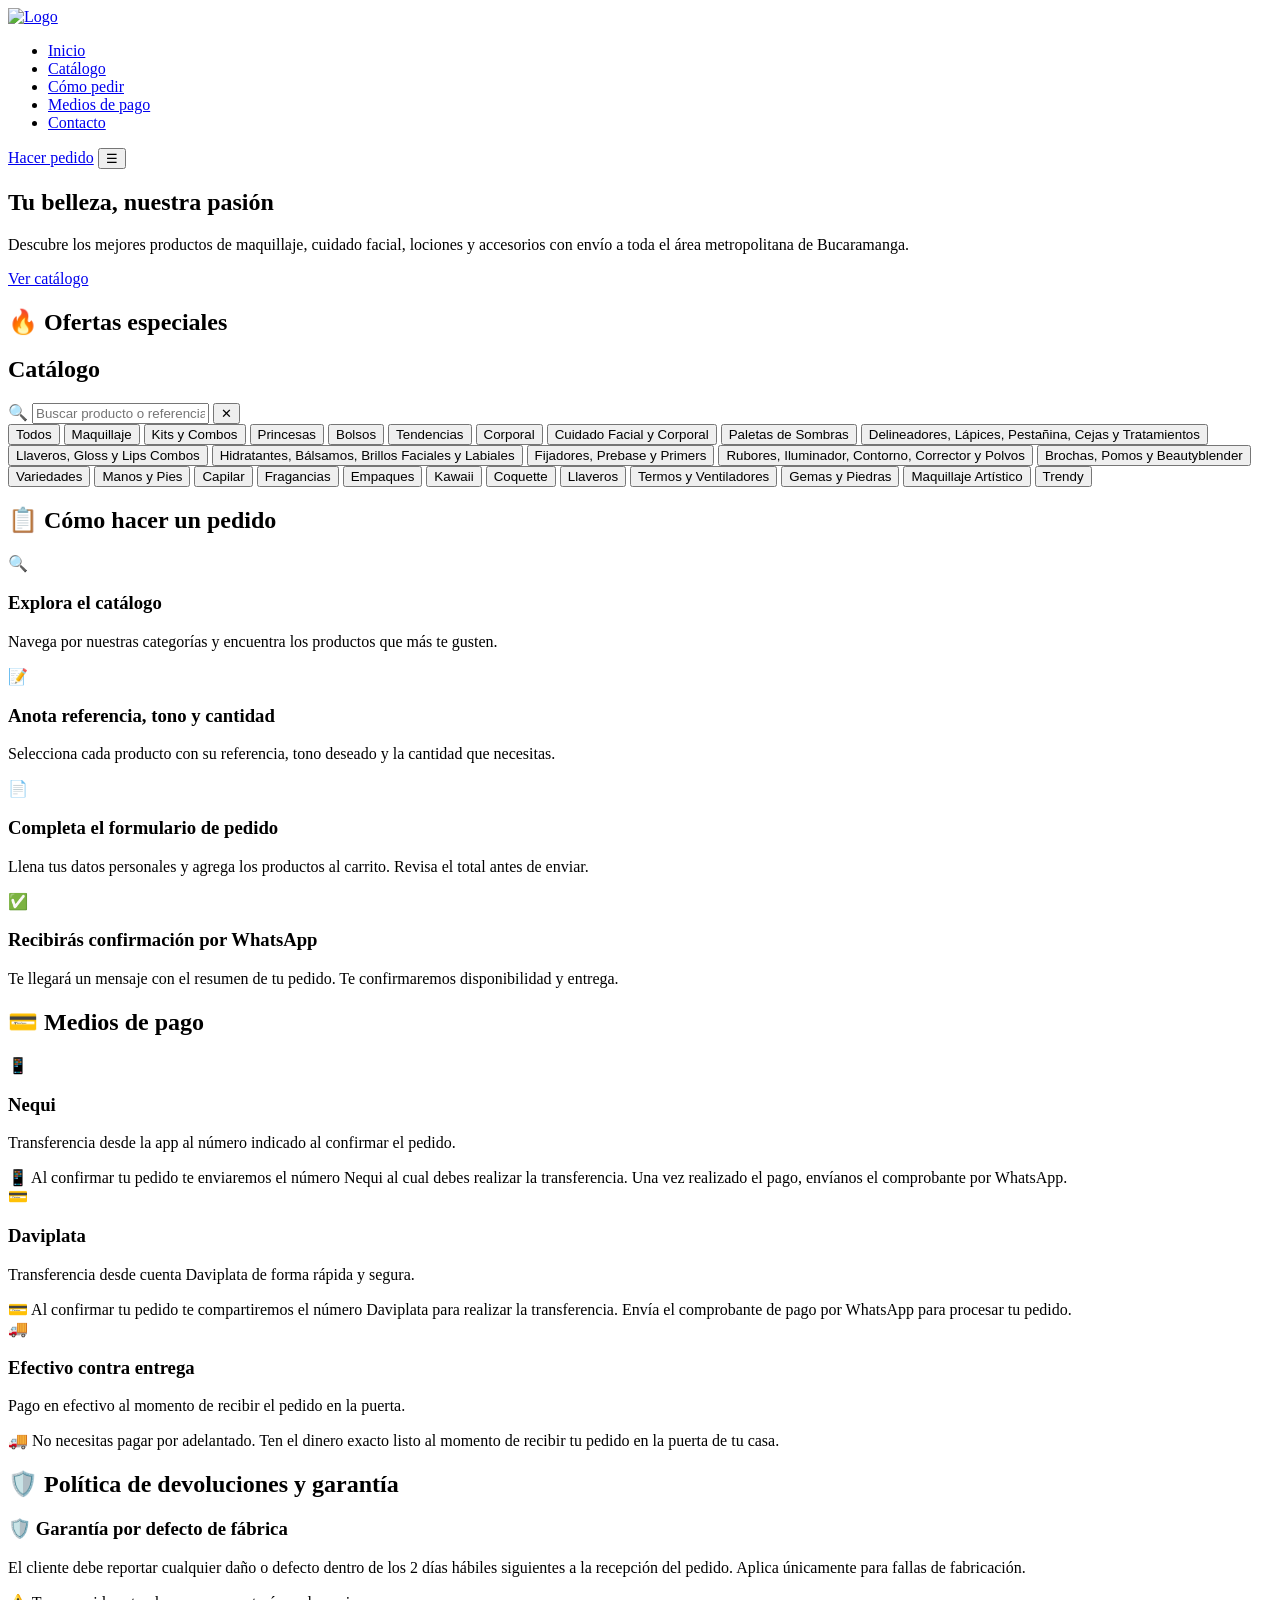
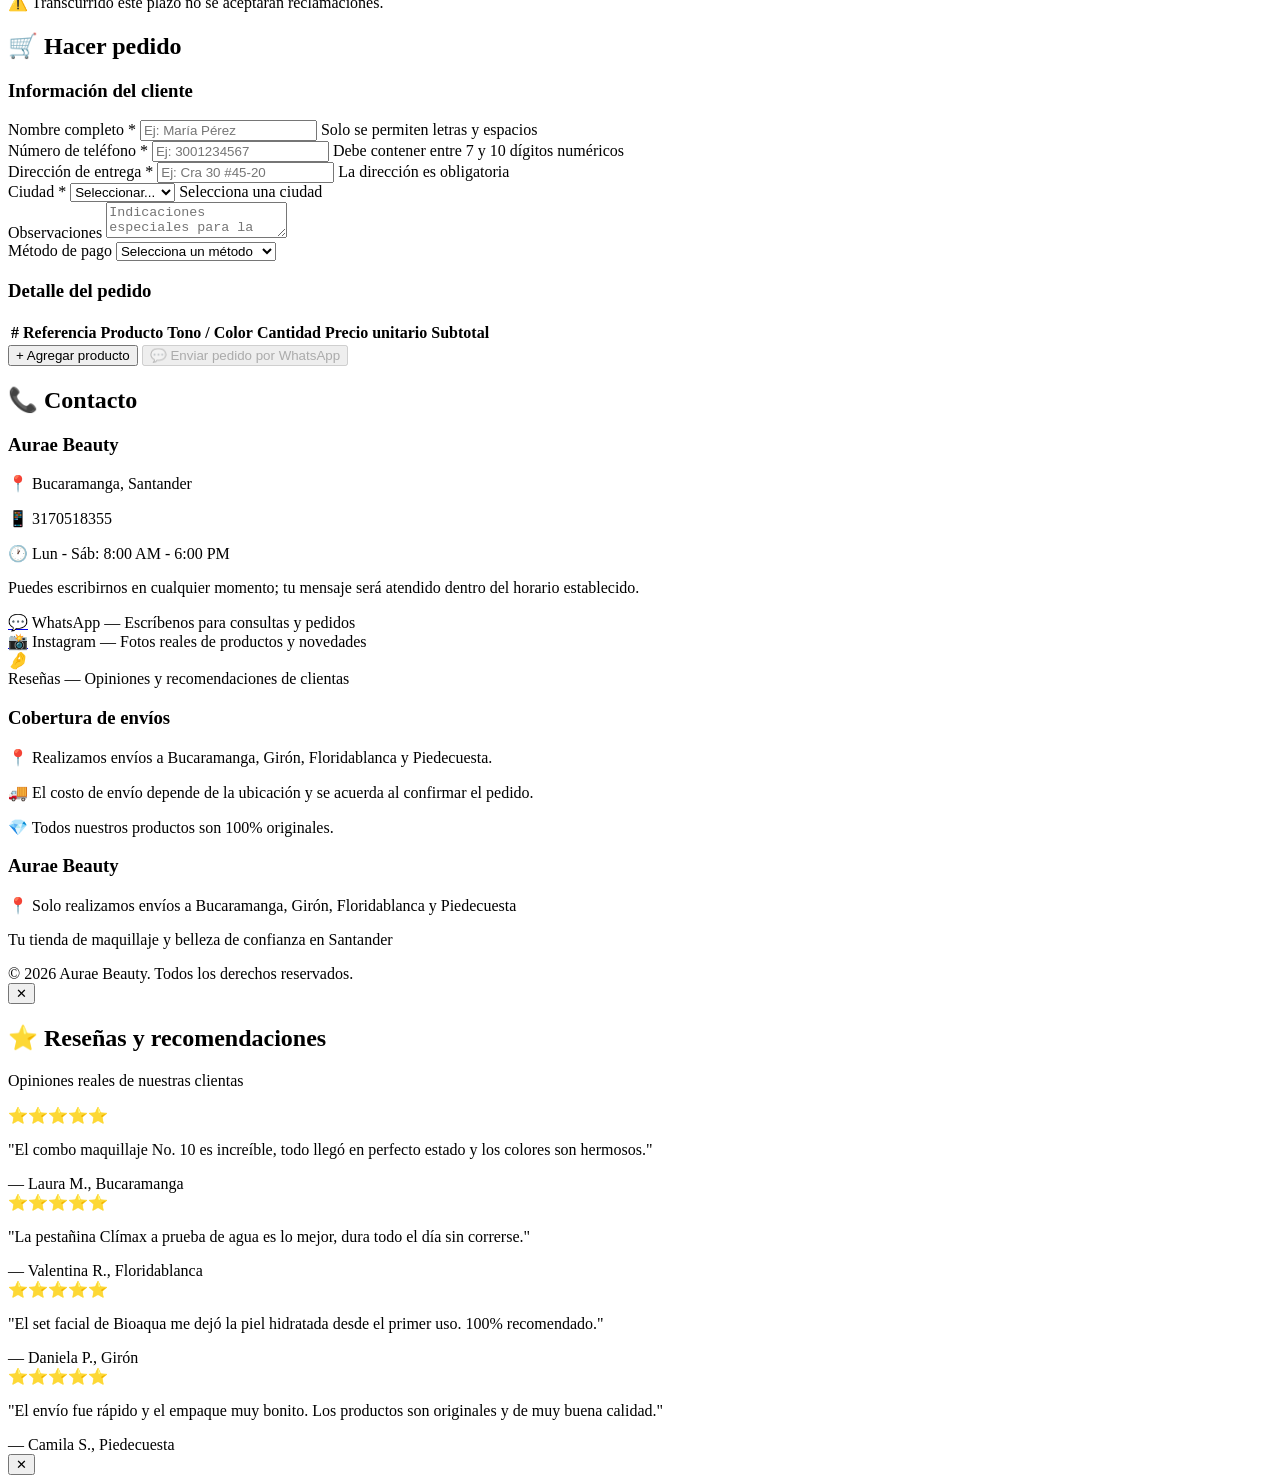
==== index.html @ 19fac06d "Add files via upload" ====
<!DOCTYPE html>
<html lang="es">
<head>
  <meta charset="UTF-8">
  <meta name="viewport" content="width=device-width, initial-scale=1.0">
  <meta name="description" content="Aurae Beauty - Tienda de maquillaje y productos de belleza. Envíos a Bucaramanga, Girón, Floridablanca y Piedecuesta.">
  <title>Aurae Beauty - Maquillaje y Belleza</title>
  <link rel="preconnect" href="https://fonts.googleapis.com">
  <link rel="preconnect" href="https://fonts.gstatic.com" crossorigin>
  <link href="https://fonts.googleapis.com/css2?family=Playfair+Display:wght@600;700&display=swap" rel="stylesheet">
  <link rel="stylesheet" href="css/styles.css">
</head>
<body>

  <!-- ====== NAVBAR ====== -->
  <nav class="navbar">
    <div class="nav-container">
      <a href="#inicio" class="nav-logo">
        <img src="img/Logo.png" alt="Logo" class="logo-img">
      </a>
      <ul class="nav-links">
        <li><a href="#inicio">Inicio</a></li>
        <li><a href="#catalogo">Catálogo</a></li>
        <li><a href="#como-pedir">Cómo pedir</a></li>
        <li><a href="#medios-pago">Medios de pago</a></li>
        <li><a href="#contacto">Contacto</a></li>
      </ul>
      <a href="#pedido" class="btn-pedido">Hacer pedido</a>
      <button class="hamburger" id="hamburger">☰</button>
    </div>
  </nav>

  <!-- ====== HERO / INICIO ====== -->
  <section id="inicio" class="hero">
    <div class="container">
      <h1>Tu belleza, nuestra pasión</h1>
      <p>Descubre los mejores productos de maquillaje, cuidado facial, lociones y accesorios con envío a toda el área metropolitana de Bucaramanga.</p>
      <a href="#catalogo" class="btn btn-secondary">Ver catálogo</a>
    </div>
  </section>

  <!-- ====== OFERTAS ====== -->
  <section id="ofertas" aria-labelledby="ofertas-title">
    <div class="container">
      <h2 id="ofertas-title" class="section-title">🔥 Ofertas especiales</h2>
      <div class="offers-carousel" id="offersContainer"></div>
    </div>
  </section>

  <!-- ====== CATÁLOGO ====== -->
  <section id="catalogo" aria-labelledby="catalogo-title">
    <div class="container">
      <h2 id="catalogo-title" class="section-title">Catálogo</h2>
      <div class="search-bar-wrapper">
        <div class="search-bar">
          <span class="search-icon">🔍</span>
          <input type="text" id="searchInput" placeholder="Buscar producto o referencia...">
          <button class="search-clear" id="searchClear" onclick="clearSearch()">✕</button>
        </div>
      </div>
      <div class="category-tabs-wrapper">
        <div class="category-tabs" role="tablist" aria-label="Categorías">
          <button class="category-tab active" data-category="todos" role="tab" aria-selected="true">Todos</button>
          <button class="category-tab" data-category="maquillaje" role="tab">Maquillaje</button>
          <button class="category-tab" data-category="combos" role="tab"> Kits y Combos</button>
          <button class="category-tab" data-category="princesas" role="tab">Princesas</button>
          <button class="category-tab" data-category="bolsos" role="tab">Bolsos</button>
          <button class="category-tab" data-category="tendencias" role="tab">Tendencias</button>
          <button class="category-tab" data-category="corporal" role="tab">Corporal</button>
          <button class="category-tab" data-category="cuidado facial" role="tab">Cuidado Facial y Corporal</button>
          <button class="category-tab" data-category="paletas de sombras" role="tab">Paletas de Sombras</button>
          <button class="category-tab" data-category="delineadores lapices y pestanina" role="tab">Delineadores, Lápices, Pestañina, Cejas y Tratamientos</button>
          <button class="category-tab" data-category="llaveros gloss y combos" role="tab">Llaveros, Gloss y Lips Combos</button>
          <button class="category-tab" data-category="balsamos y brillos labiales" role="tab">Hidratantes, Bálsamos, Brillos Faciales y Labiales</button>
          <button class="category-tab" data-category="fijadores prebase y primers" role="tab">Fijadores, Prebase y Primers</button>
          <button class="category-tab" data-category="rubores iluminador contorno corrector y polvos" role="tab">Rubores, Iluminador, Contorno, Corrector y Polvos</button>
          <button class="category-tab" data-category="brochas esponjas y beautyblender" role="tab">Brochas, Pomos y Beautyblender</button>
          <button class="category-tab" data-category="variedades" role="tab">Variedades</button>
          <button class="category-tab" data-category="manos y pies" role="tab">Manos y Pies</button>
          <button class="category-tab" data-category="capilar" role="tab">Capilar</button>
          <button class="category-tab" data-category="fragancias" role="tab">Fragancias</button>
          <button class="category-tab" data-category="empaques" role="tab">Empaques</button>
          <button class="category-tab" data-category="kawaii" role="tab">Kawaii</button>
          <button class="category-tab" data-category="coquette" role="tab">Coquette</button>
          <button class="category-tab" data-category="llaveros" role="tab">Llaveros</button>
          <button class="category-tab" data-category="termos y ventiladores" role="tab">Termos y Ventiladores</button>
          <button class="category-tab" data-category="gemas y piedras" role="tab">Gemas y Piedras</button>
          <button class="category-tab" data-category="maquillaje artistico" role="tab">Maquillaje Artístico</button>
           <button class="category-tab" data-category="trendy" role="tab">Trendy</button>
        </div>
      </div>
      <div class="catalog-grid" id="catalogGrid" role="tabpanel"></div>
    </div>
  </section>

  <!-- ====== CÓMO HACER UN PEDIDO ====== -->
  <section id="como-pedir" aria-labelledby="como-pedir-title">
    <div class="container">
      <h2 id="como-pedir-title" class="section-title">📋 Cómo hacer un pedido</h2>
      <div class="steps">
        <div class="step-card">
          <div class="step-icon">🔍</div>
          <h3>Explora el catálogo</h3>
          <p>Navega por nuestras categorías y encuentra los productos que más te gusten.</p>
        </div>
        <div class="step-card">
          <div class="step-icon">📝</div>
          <h3>Anota referencia, tono y cantidad</h3>
          <p>Selecciona cada producto con su referencia, tono deseado y la cantidad que necesitas.</p>
        </div>
        <div class="step-card">
          <div class="step-icon">📄</div>
          <h3>Completa el formulario de pedido</h3>
          <p>Llena tus datos personales y agrega los productos al carrito. Revisa el total antes de enviar.</p>
        </div>
        <div class="step-card">
          <div class="step-icon">✅</div>
          <h3>Recibirás confirmación por WhatsApp</h3>
          <p>Te llegará un mensaje con el resumen de tu pedido. Te confirmaremos disponibilidad y entrega.</p>
        </div>
      </div>
    </div>
  </section>

  <!-- ====== MEDIOS DE PAGO ====== -->
  <section id="medios-pago" aria-labelledby="pago-title">
    <div class="container">
      <h2 id="pago-title" class="section-title">💳 Medios de pago</h2>
      <div class="payment-grid">
        <div class="payment-card">
          <div class="p-icon">📱</div>
          <h3>Nequi</h3>
          <p>Transferencia desde la app al número indicado al confirmar el pedido.</p>
          <div class="payment-info">
            📱 Al confirmar tu pedido te enviaremos el número Nequi al cual debes realizar la transferencia. Una vez realizado el pago, envíanos el comprobante por WhatsApp.
          </div>
        </div>
        <div class="payment-card">
          <div class="p-icon">💳</div>
          <h3>Daviplata</h3>
          <p>Transferencia desde cuenta Daviplata de forma rápida y segura.</p>
          <div class="payment-info">
            💳 Al confirmar tu pedido te compartiremos el número Daviplata para realizar la transferencia. Envía el comprobante de pago por WhatsApp para procesar tu pedido.
          </div>
        </div>
        <div class="payment-card">
          <div class="p-icon">🚚</div>
          <h3>Efectivo contra entrega</h3>
          <p>Pago en efectivo al momento de recibir el pedido en la puerta.</p>
          <div class="payment-info">
            🚚 No necesitas pagar por adelantado. Ten el dinero exacto listo al momento de recibir tu pedido en la puerta de tu casa.
          </div>
        </div>
      </div>
    </div>
  </section>

  <!-- ====== GARANTÍA Y DEVOLUCIONES ====== -->
  <section id="garantia" aria-labelledby="garantia-title">
    <div class="container">
      <h2 id="garantia-title" class="section-title">🛡️ Política de devoluciones y garantía</h2>
      <div class="guarantee-card">
        <h3>🛡️ Garantía por defecto de fábrica</h3>
        <p>El cliente debe reportar cualquier daño o defecto dentro de los 2 días hábiles siguientes a la recepción del pedido. Aplica únicamente para fallas de fabricación.</p>
        <div class="warning-note">
          ⚠️ Transcurrido este plazo no se aceptarán reclamaciones.
        </div>
      </div>
    </div>
  </section>

  <!-- ====== FORMULARIO DE PEDIDO ====== -->
  <section id="pedido" aria-labelledby="pedido-title">
    <div class="container">
      <h2 id="pedido-title" class="section-title">🛒 Hacer pedido</h2>

      <div id="userDataBar" class="user-data-bar">
        <div id="userWelcome" class="user-welcome" style="display:none;">
          <span id="userGreeting">👋 Hola, María</span>
          <button class="btn-edit-user" onclick="enableEditUser()">✏️ Editar datos</button>
        </div>
        <div id="userRegisterNote" class="user-register-note" style="display:none;">
          <span>✨ Tus datos se guardarán automáticamente para la próxima vez</span>
          <button class="btn-save-user" onclick="saveUserFromForm()">💾 Guardar mis datos</button>
        </div>
      </div>

      <div class="form-section">

        <div class="form-block">
          <h3>Información del cliente</h3>
          <form class="client-form" id="clientForm" novalidate>
            <div class="form-group">
              <label for="clientName">Nombre completo *</label>
              <input type="text" id="clientName" required placeholder="Ej: María Pérez">
              <span class="error-msg">Solo se permiten letras y espacios</span>
            </div>
            <div class="form-group">
              <label for="clientPhone">Número de teléfono *</label>
              <input type="tel" id="clientPhone" required placeholder="Ej: 3001234567">
              <span class="error-msg">Debe contener entre 7 y 10 dígitos numéricos</span>
            </div>
            <div class="form-group">
              <label for="clientAddress">Dirección de entrega *</label>
              <input type="text" id="clientAddress" required placeholder="Ej: Cra 30 #45-20">
              <span class="error-msg">La dirección es obligatoria</span>
            </div>
            <div class="form-group">
              <label for="clientCity">Ciudad *</label>
              <select id="clientCity" required>
                <option value="">Seleccionar...</option>
                <option value="Bucaramanga">Bucaramanga</option>
                <option value="Girón">Girón</option>
                <option value="Floridablanca">Floridablanca</option>
                <option value="Piedecuesta">Piedecuesta</option>
              </select>
              <span class="error-msg">Selecciona una ciudad</span>
            </div>
            <div class="form-group full-width">
              <label for="clientNotes">Observaciones</label>
              <textarea id="clientNotes" placeholder="Indicaciones especiales para la entrega..."></textarea>
            </div>
            <div class="form-group">
              <label for="clientPaymentMethod">Método de pago</label>
              <select id="clientPaymentMethod" required>
                 <option value="">Selecciona un método</option>
                 <option value="Transferencia">Transferencia bancaria</option>
                 <option value="Nequi">Nequi</option>
                 <option value="Efectivo">Efectivo contra entrega</option>
             </select>
             </div>
          </form>
        </div>

        <div class="form-block">
          <h3>Detalle del pedido</h3>

          <div class="order-table-wrapper">
            <table class="order-table" aria-label="Tabla de productos del pedido">
              <thead>
                <tr>
                  <th>#</th>
                  <th>Referencia</th>
                  <th>Producto</th>
                  <th>Tono / Color</th>
                  <th>Cantidad</th>
                  <th>Precio unitario</th>
                  <th>Subtotal</th>
                  <th></th>
                </tr>
              </thead>
              <tbody id="orderTableBody"></tbody>
            </table>
          </div>

          <div id="orderMobileCards" class="order-mobile-cards"></div>

          <div class="form-actions">
            <button type="button" class="btn-add-row" onclick="addRow()">+ Agregar producto</button>
            <button type="button" class="btn-submit" id="submitOrder" disabled>
              💬 Enviar pedido por WhatsApp
            </button>
          </div>
        </div>

      </div>
    </div>
  </section>

  <!-- ====== CONTACTO ====== -->
  <section id="contacto" aria-labelledby="contacto-title">
    <div class="container">
      <h2 id="contacto-title" class="section-title">📞 Contacto</h2>
      <div class="contact-content">
        <div class="contact-info">
          <h3>Aurae Beauty</h3>
          <p>📍 Bucaramanga, Santander</p>
          <p>📱 3170518355</p>
          <p>🕐 Lun - Sáb: 8:00 AM - 6:00 PM</p>
          <p class="schedule-note">Puedes escribirnos en cualquier momento; tu mensaje será atendido dentro del horario establecido.</p>
          <div class="social-links">
            <div class="social-item-wrap">
              <a class="social-item" href="https://wa.me/573170518355" target="_blank" rel="noopener">💬</a>
              <span class="social-tooltip">WhatsApp — Escríbenos para consultas y pedidos</span>
            </div>
            <div class="social-item-wrap">
              <a class="social-item" href="https://instagram.com/TUPERFIL" target="_blank" rel="noopener">📸</a>
              <span class="social-tooltip">Instagram — Fotos reales de productos y novedades</span>
            </div>
            <div class="social-item-wrap">
              <div class="social-item" onclick="openReviewsModal()">🤌</div>
              <span class="social-tooltip">Reseñas — Opiniones y recomendaciones de clientas</span>
            </div>
          </div>
        </div>
        <div class="contact-info">
          <h3>Cobertura de envíos</h3>
          <p>📍 Realizamos envíos a Bucaramanga, Girón, Floridablanca y Piedecuesta.</p>
          <p>🚚 El costo de envío depende de la ubicación y se acuerda al confirmar el pedido.</p>
          <p>💎 Todos nuestros productos son 100% originales.</p>
        </div>
      </div>
    </div>
  </section>

  <!-- ====== FOOTER ====== -->
  <footer class="footer">
    <div class="container">
      <h3>Aurae Beauty</h3>
      <p>📍 Solo realizamos envíos a Bucaramanga, Girón, Floridablanca y Piedecuesta</p>
      <p>Tu tienda de maquillaje y belleza de confianza en Santander</p>
      <div class="footer-bottom">
        &copy; 2026 Aurae Beauty. Todos los derechos reservados.
      </div>
    </div>
  </footer>

  <!-- ====== RESEÑAS MODAL ====== -->
  <div id="reviewsModal" class="modal-overlay" onclick="closeReviewsModal()">
    <div class="modal-box reviews-box" onclick="event.stopPropagation()">
      <button class="lightbox-close" onclick="closeReviewsModal()">✕</button>
      <h2>⭐ Reseñas y recomendaciones</h2>
      <p class="reviews-subtitle">Opiniones reales de nuestras clientas</p>
      <div class="reviews-list">
        <div class="review-card">
          <div class="review-stars">⭐⭐⭐⭐⭐</div>
          <p>"El combo maquillaje No. 10 es increíble, todo llegó en perfecto estado y los colores son hermosos."</p>
          <span class="review-author">— Laura M., Bucaramanga</span>
        </div>
        <div class="review-card">
          <div class="review-stars">⭐⭐⭐⭐⭐</div>
          <p>"La pestañina Clímax a prueba de agua es lo mejor, dura todo el día sin correrse."</p>
          <span class="review-author">— Valentina R., Floridablanca</span>
        </div>
        <div class="review-card">
          <div class="review-stars">⭐⭐⭐⭐⭐</div>
          <p>"El set facial de Bioaqua me dejó la piel hidratada desde el primer uso. 100% recomendado."</p>
          <span class="review-author">— Daniela P., Girón</span>
        </div>
        <div class="review-card">
          <div class="review-stars">⭐⭐⭐⭐⭐</div>
          <p>"El envío fue rápido y el empaque muy bonito. Los productos son originales y de muy buena calidad."</p>
          <span class="review-author">— Camila S., Piedecuesta</span>
        </div>
      </div>
    </div>
  </div>

  <!-- ====== LIGHTBOX ====== -->
  <div id="lightbox" class="lightbox-overlay" onclick="closeLightbox()">
    <button class="lightbox-close" onclick="closeLightbox()">✕</button>
    <img id="lightboxImg" src="" alt="" onclick="event.stopPropagation()">
  </div>

  <!-- ====== SCRIPTS ====== -->
<script src="https://cdn.jsdelivr.net/npm/@supabase/supabase-js@2"></script>
<script src="js/supabaseClient.js"></script>
<script src="js/app.js"></script>
<script src="js/cart.js"></script>
<script src="js/whatsapp.js"></script>
</body>
</html>
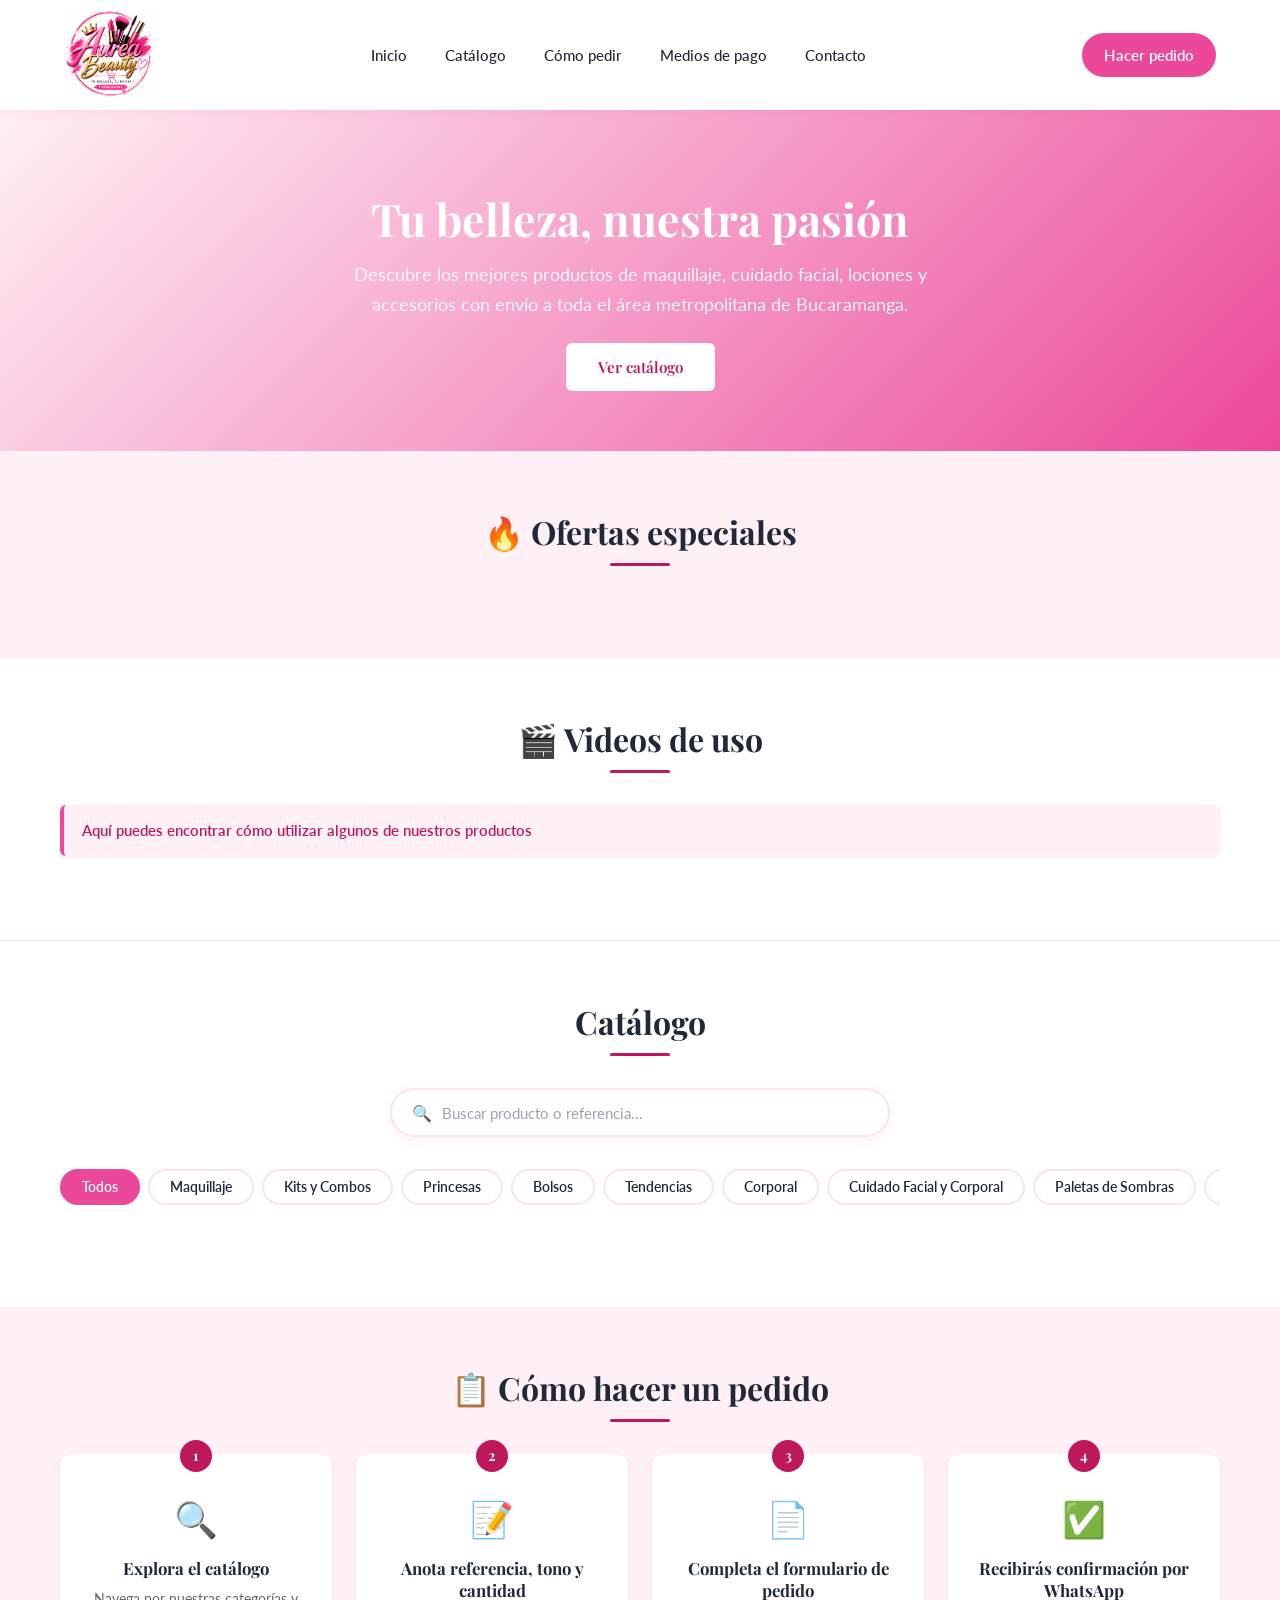
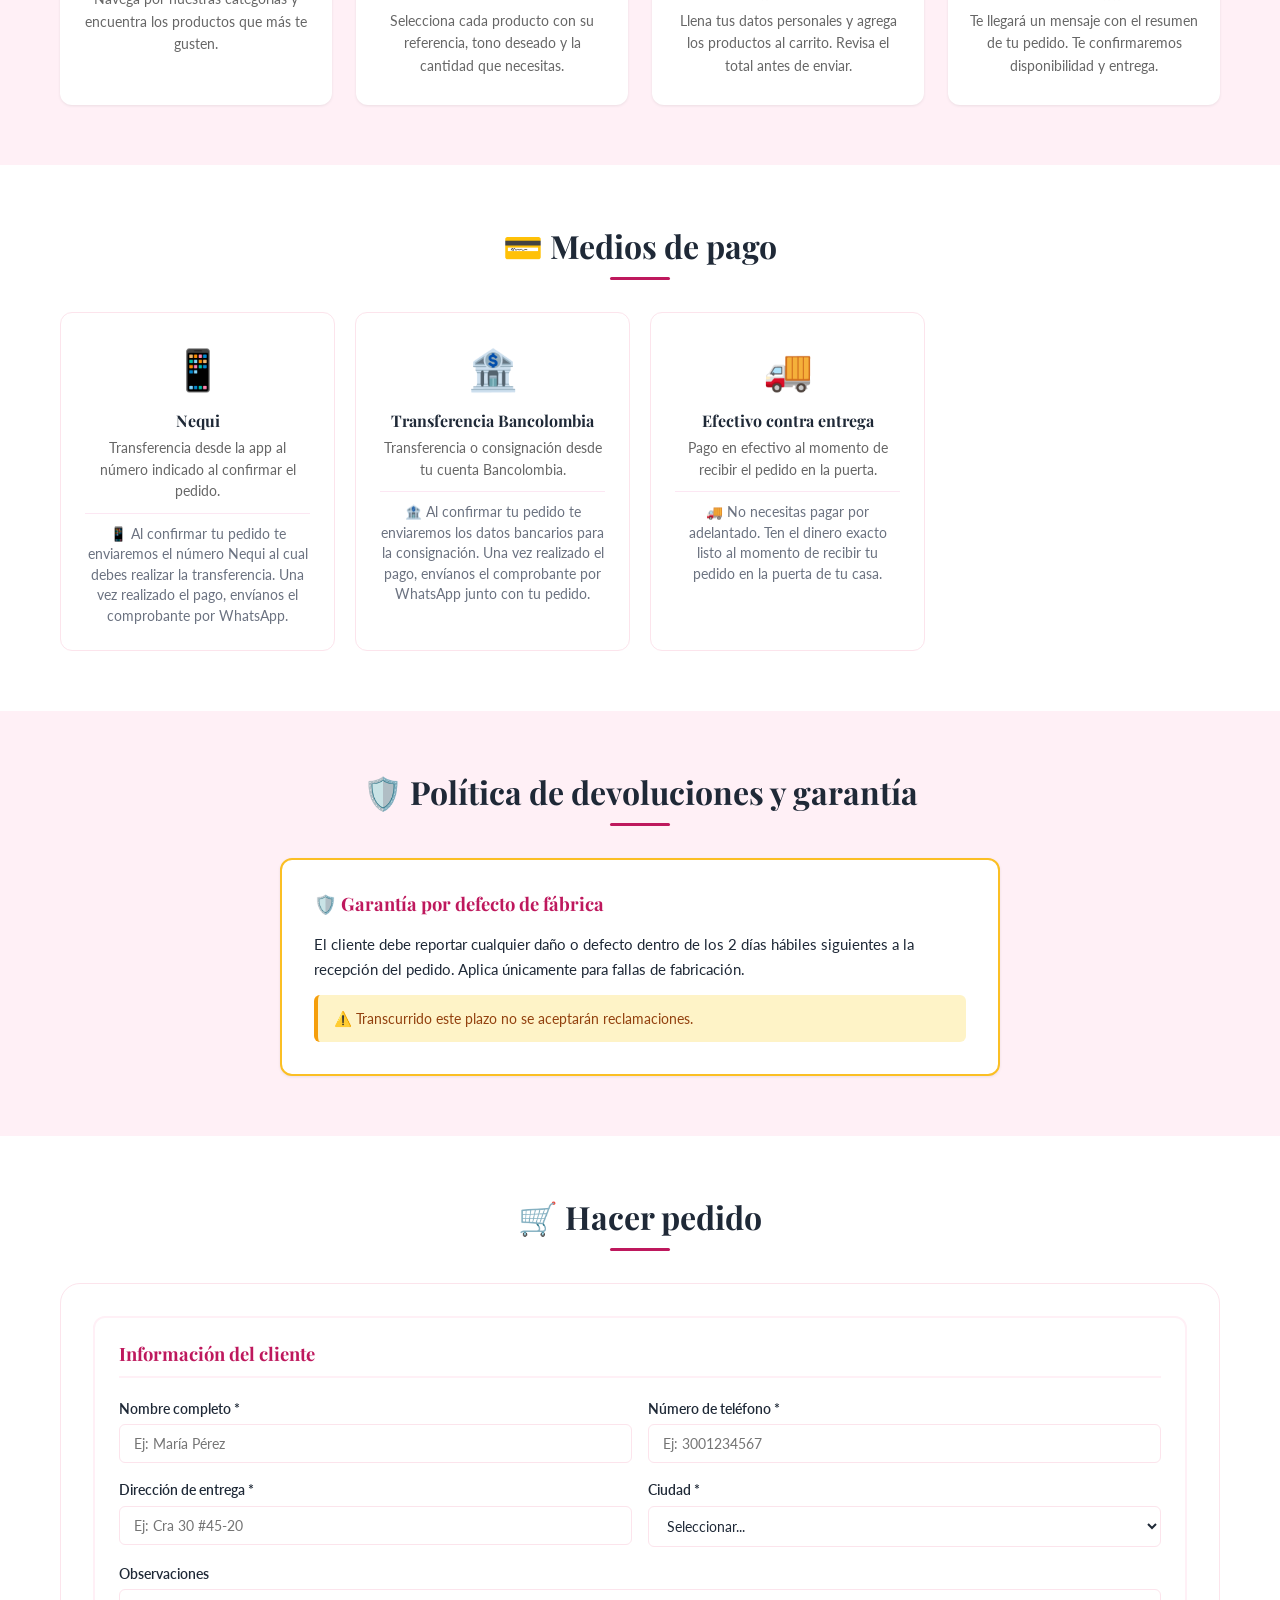
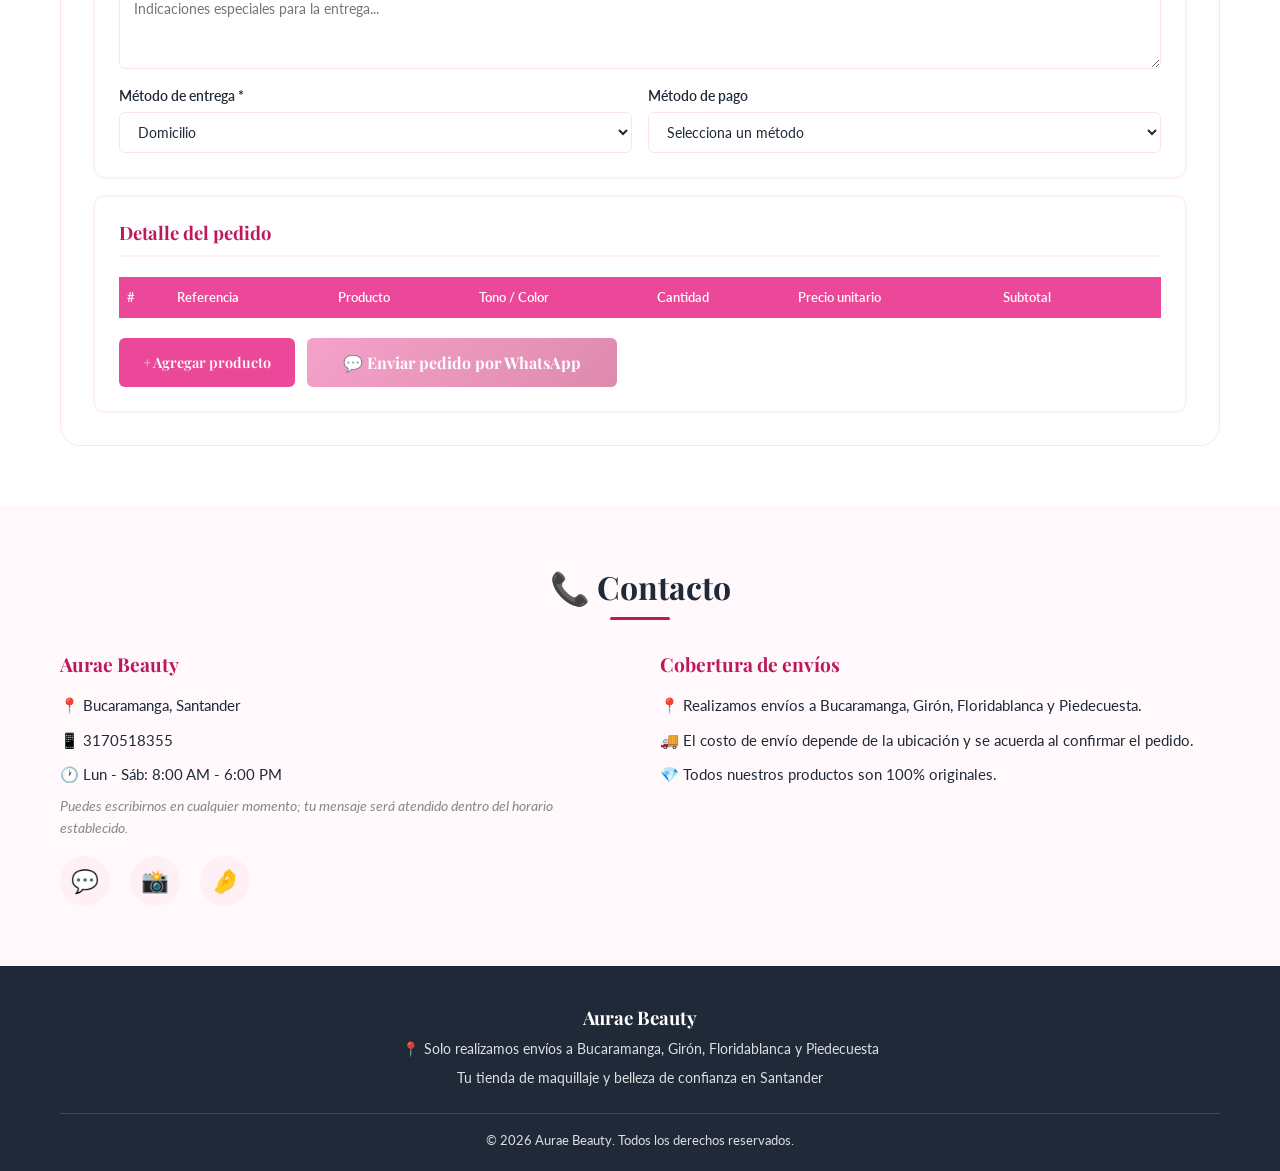
==== commit 675e8adb: "Add files via upload" ====
--- a/index.html
+++ b/index.html
@@ -44,6 +44,22 @@
     <div class="container">
       <h2 id="ofertas-title" class="section-title">🔥 Ofertas especiales</h2>
       <div class="offers-carousel" id="offersContainer"></div>
+    </div>
+  </section>
+
+  <!-- ====== VIDEOS DE USO ====== -->
+  <section id="videos-uso" aria-labelledby="videos-title">
+    <div class="container">
+      <h2 id="videos-title" class="section-title">🎬 Videos de uso</h2>
+      <div class="videos-banner">
+        Aquí puedes encontrar cómo utilizar algunos de nuestros productos
+      </div>
+      <div class="video-grid" id="videoGrid"></div>
+      <div class="videos-empty" id="videosEmpty" style="display:none;">
+        <span class="videos-empty-icon">🎥</span>
+        <p>Próximamente</p>
+        <small>Estamos preparando videos para que uses tus productos como una experta.</small>
+      </div>
     </div>
   </section>
 
@@ -136,11 +152,11 @@
           </div>
         </div>
         <div class="payment-card">
-          <div class="p-icon">💳</div>
-          <h3>Daviplata</h3>
-          <p>Transferencia desde cuenta Daviplata de forma rápida y segura.</p>
+          <div class="p-icon">🏦</div>
+          <h3>Transferencia Bancolombia</h3>
+          <p>Transferencia o consignación desde tu cuenta Bancolombia.</p>
           <div class="payment-info">
-            💳 Al confirmar tu pedido te compartiremos el número Daviplata para realizar la transferencia. Envía el comprobante de pago por WhatsApp para procesar tu pedido.
+            🏦 Al confirmar tu pedido te enviaremos los datos bancarios para la consignación. Una vez realizado el pago, envíanos el comprobante por WhatsApp junto con tu pedido.
           </div>
         </div>
         <div class="payment-card">
@@ -201,7 +217,7 @@
               <span class="error-msg">Debe contener entre 7 y 10 dígitos numéricos</span>
             </div>
             <div class="form-group">
-              <label for="clientAddress">Dirección de entrega *</label>
+              <label for="clientAddress">Dirección de entrega <span class="req" id="addressReq">*</span></label>
               <input type="text" id="clientAddress" required placeholder="Ej: Cra 30 #45-20">
               <span class="error-msg">La dirección es obligatoria</span>
             </div>
@@ -221,14 +237,29 @@
               <textarea id="clientNotes" placeholder="Indicaciones especiales para la entrega..."></textarea>
             </div>
             <div class="form-group">
+              <label for="clientDeliveryMethod">Método de entrega *</label>
+              <select id="clientDeliveryMethod" required onchange="handleDeliveryMethodChange(this.value)">
+                <option value="domicilio">Domicilio</option>
+                <option value="recoge">Recoger en tienda</option>
+              </select>
+            </div>
+            <div class="form-group">
               <label for="clientPaymentMethod">Método de pago</label>
-              <select id="clientPaymentMethod" required>
+              <select id="clientPaymentMethod" required onchange="handlePaymentMethodChange(this.value)">
                  <option value="">Selecciona un método</option>
-                 <option value="Transferencia">Transferencia bancaria</option>
-                 <option value="Nequi">Nequi</option>
-                 <option value="Efectivo">Efectivo contra entrega</option>
+                 <option value="Transferencia Nequi">Transferencia Nequi</option>
+                 <option value="Transferencia Bancolombia">Transferencia Bancolombia</option>
+                 <option value="Efectivo contra entrega">Efectivo contra entrega</option>
              </select>
+             <div class="payment-warning" id="paymentWarning">
+               Al elegir una transferencia te enviaremos los datos para consignar. Envía el comprobante por WhatsApp para que podamos procesar tu pedido.
              </div>
+             </div>
+            <div class="form-group full-width pickup-address" id="pickupAddress" style="display:none;">
+              <label>📍 Recoge tu pedido en</label>
+              <p class="pickup-address-text">[DIRECCIÓN DE LA TIENDA AQUÍ]</p>
+              <small>Será te notificada por WhatsApp cuando tu pedido esté listo.</small>
+            </div>
           </form>
         </div>
 
@@ -321,28 +352,45 @@
       <button class="lightbox-close" onclick="closeReviewsModal()">✕</button>
       <h2>⭐ Reseñas y recomendaciones</h2>
       <p class="reviews-subtitle">Opiniones reales de nuestras clientas</p>
-      <div class="reviews-list">
-        <div class="review-card">
-          <div class="review-stars">⭐⭐⭐⭐⭐</div>
-          <p>"El combo maquillaje No. 10 es increíble, todo llegó en perfecto estado y los colores son hermosos."</p>
-          <span class="review-author">— Laura M., Bucaramanga</span>
-        </div>
-        <div class="review-card">
-          <div class="review-stars">⭐⭐⭐⭐⭐</div>
-          <p>"La pestañina Clímax a prueba de agua es lo mejor, dura todo el día sin correrse."</p>
-          <span class="review-author">— Valentina R., Floridablanca</span>
-        </div>
-        <div class="review-card">
-          <div class="review-stars">⭐⭐⭐⭐⭐</div>
-          <p>"El set facial de Bioaqua me dejó la piel hidratada desde el primer uso. 100% recomendado."</p>
-          <span class="review-author">— Daniela P., Girón</span>
-        </div>
-        <div class="review-card">
-          <div class="review-stars">⭐⭐⭐⭐⭐</div>
-          <p>"El envío fue rápido y el empaque muy bonito. Los productos son originales y de muy buena calidad."</p>
-          <span class="review-author">— Camila S., Piedecuesta</span>
-        </div>
-      </div>
+      <button type="button" class="btn-write-review" onclick="openReviewForm()">
+        ✍️ Escribir una reseña
+      </button>
+      <div class="reviews-list" id="reviewsList"></div>
+      <div class="reviews-empty" id="reviewsEmpty" style="display:none;">
+        <p>Aún no hay reseñas publicadas. ¡Sé la primera en dejar la tuya!</p>
+      </div>
+    </div>
+  </div>
+
+  <!-- ====== NUEVA RESEÑA MODAL ====== -->
+  <div id="reviewFormModal" class="modal-overlay" onclick="closeReviewForm()">
+    <div class="modal-box reviews-box" onclick="event.stopPropagation()">
+      <button class="lightbox-close" onclick="closeReviewForm()">✕</button>
+      <h2>✍️ Cuéntanos tu experiencia</h2>
+      <p class="reviews-subtitle">Tu reseña será publicada tras ser revisada</p>
+      <form id="reviewForm" onsubmit="submitReview(event)">
+        <div class="form-group">
+          <label for="reviewName">Tu nombre *</label>
+          <input type="text" id="reviewName" required maxlength="60" placeholder="Ej: Laura M.">
+        </div>
+        <div class="form-group">
+          <label>Tu calificación *</label>
+          <div class="rating-input" id="ratingInput">
+            <input type="radio" name="rating" id="star5" value="5"><label for="star5">★</label>
+            <input type="radio" name="rating" id="star4" value="4"><label for="star4">★</label>
+            <input type="radio" name="rating" id="star3" value="3"><label for="star3">★</label>
+            <input type="radio" name="rating" id="star2" value="2"><label for="star2">★</label>
+            <input type="radio" name="rating" id="star1" value="1"><label for="star1">★</label>
+          </div>
+        </div>
+        <div class="form-group">
+          <label for="reviewComment">Tu reseña *</label>
+          <textarea id="reviewComment" required maxlength="500" rows="4" placeholder="Cuéntanos qué te pareció el producto..."></textarea>
+        </div>
+        <div class="form-actions">
+          <button type="submit" class="btn-submit" id="reviewSubmitBtn">Publicar reseña</button>
+        </div>
+      </form>
     </div>
   </div>
 
--- a/css/styles.css
+++ b/css/styles.css
@@ -0,0 +1,1663 @@
+@import url('https://fonts.googleapis.com/css2?family=Poppins:wght@400;500;600;700&family=Lato:wght@300;400;700&family=Playfair+Display:wght@600;700&display=swap');
+
+:root {
+  --color-bg: #FFFFFF;
+  --color-primary: #EC4899;
+  --color-secondary: #FFF0F6;
+  --color-accent: #BE185D;
+  --color-text: #1F2937;
+  --color-border: #FCE4EC;
+  --font-heading: 'Playfair Display', serif;
+  --font-body: 'Lato', sans-serif;
+  --shadow-sm: 0 1px 3px rgba(0,0,0,0.08);
+  --shadow-md: 0 4px 12px rgba(0,0,0,0.1);
+  --shadow-lg: 0 8px 24px rgba(0,0,0,0.12);
+  --radius-sm: 6px;
+  --radius-md: 12px;
+  --radius-lg: 20px;
+  --max-width: 1200px;
+  --transition: 0.3s ease;
+}
+
+*, *::before, *::after {
+  margin: 0;
+  padding: 0;
+  box-sizing: border-box;
+}
+
+html {
+  scroll-behavior: smooth;
+}
+
+body {
+  font-family: var(--font-body);
+  color: var(--color-text);
+  background-color: var(--color-bg);
+  line-height: 1.6;
+}
+
+h1, h2, h3, h4, h5, h6 {
+  font-family: var(--font-heading);
+  font-weight: 700;
+  line-height: 1.3;
+}
+
+.section-title {
+  font-family: 'Playfair Display', serif;
+  font-weight: 700;
+}
+
+a {
+  text-decoration: none;
+  color: inherit;
+}
+
+img {
+  max-width: 100%;
+  height: auto;
+  display: block;
+}
+
+ul { list-style: none; }
+
+.container {
+  width: 100%;
+  max-width: var(--max-width);
+  margin: 0 auto;
+  padding: 0 20px;
+}
+
+.section-title {
+  text-align: center;
+  font-size: 2rem;
+  margin-bottom: 2rem;
+  color: var(--color-text);
+  position: relative;
+}
+
+.section-title::after {
+  content: '';
+  display: block;
+  width: 60px;
+  height: 3px;
+  background: var(--color-accent);
+  margin: 10px auto 0;
+  border-radius: 2px;
+}
+
+/* ========== GEO BANNER ========== */
+.geo-banner {
+  background: linear-gradient(135deg, var(--color-primary), var(--color-accent));
+  color: white;
+  text-align: center;
+  padding: 8px 16px;
+  font-size: 0.85rem;
+  font-weight: 500;
+}
+
+/* ========== NAVBAR ========== */
+.navbar {
+  position: sticky;
+  top: 0;
+  z-index: 1000;
+  background: #ffffff;
+  box-shadow: 0 2px 12px rgba(236, 72, 153, 0.1);
+}
+
+.nav-container {
+  max-width: 1200px;
+  margin: 0 auto;
+  padding: 10px 24px;
+  display: flex;
+  align-items: center;
+  justify-content: space-between;
+}
+
+/* LOGO GRANDE */
+.logo-img {
+  height: 90px;
+  width: auto;
+  object-fit: contain;
+}
+
+/* LINKS DEL MENÚ */
+.nav-links {
+  display: flex;
+  list-style: none;
+  gap: 6px;
+  margin: 0;
+  padding: 0;
+}
+
+.nav-links a {
+  text-decoration: none;
+  color: #1F2937;
+  font-size: 0.95rem;
+  font-weight: 500;
+  padding: 8px 16px;
+  border-radius: 999px;
+  transition: background-color 0.3s ease, color 0.3s ease;
+}
+
+.nav-links a:hover {
+  background-color: #F9A8D4;
+  color: #BE185D;
+}
+
+/* BOTÓN HACER PEDIDO */
+.btn-pedido {
+  background-color: #EC4899;
+  color: #ffffff;
+  padding: 10px 22px;
+  border-radius: 999px;
+  text-decoration: none;
+  font-weight: 600;
+  font-size: 0.95rem;
+  transition: background-color 0.3s ease;
+  white-space: nowrap;
+}
+
+.btn-pedido:hover {
+  background-color: #BE185D;
+}
+
+/* HAMBURGER - oculto en PC */
+.hamburger {
+  display: none;
+  background: none;
+  border: none;
+  font-size: 1.6rem;
+  color: #EC4899;
+  cursor: pointer;
+}
+
+/* ========== HERO ========== */
+.hero {
+  background: linear-gradient(135deg, var(--color-secondary), var(--color-primary));
+  padding: 80px 0 60px;
+  text-align: center;
+}
+
+.hero h1 {
+  font-size: 2.8rem;
+  color: white;
+  margin-bottom: 12px;
+}
+
+.hero p {
+  font-size: 1.15rem;
+  color: rgba(255,255,255,0.9);
+  max-width: 600px;
+  margin: 0 auto 24px;
+}
+
+.btn {
+  display: inline-block;
+  padding: 12px 32px;
+  border-radius: var(--radius-sm);
+  font-family: var(--font-heading);
+  font-weight: 600;
+  font-size: 0.95rem;
+  cursor: pointer;
+  border: none;
+  transition: var(--transition);
+}
+
+.btn-primary {
+  background: var(--color-accent);
+  color: white;
+}
+
+.btn-primary:hover {
+  background: #9B1B4E;
+  transform: translateY(-2px);
+  box-shadow: var(--shadow-md);
+}
+
+.btn-secondary {
+  background: white;
+  color: var(--color-accent);
+}
+
+.btn-secondary:hover {
+  background: var(--color-secondary);
+}
+
+.btn-sm {
+  padding: 8px 18px;
+  font-size: 0.82rem;
+}
+
+/* ========== OFFERS SECTION ========== */
+#ofertas {
+  padding: 60px 0;
+  background: var(--color-secondary);
+}
+
+.offers-carousel {
+  display: grid;
+  grid-template-columns: repeat(auto-fill, minmax(250px, 1fr));
+  gap: 20px;
+}
+
+.offers-carousel .card {
+  background: var(--color-bg);
+  border-radius: var(--radius-md);
+  overflow: hidden;
+  box-shadow: var(--shadow-sm);
+  transition: var(--transition);
+  position: relative;
+}
+
+.offers-carousel .card:hover {
+  transform: translateY(-4px);
+  box-shadow: var(--shadow-md);
+}
+
+.offers-carousel .card .badge {
+  position: absolute;
+  top: 10px;
+  left: 10px;
+  background: var(--color-accent);
+  color: white;
+  padding: 4px 12px;
+  border-radius: 20px;
+  font-size: 0.75rem;
+  font-weight: 700;
+  z-index: 2;
+}
+
+.offers-carousel .card img {
+  width: 100%;
+  height: 200px;
+  object-fit: cover;
+}
+
+.offers-carousel .card-body {
+  padding: 16px;
+}
+
+.offers-carousel .card-body h3 {
+  font-size: 1rem;
+  margin-bottom: 6px;
+}
+
+.offers-carousel .card-body .price {
+  margin-bottom: 12px;
+}
+
+.offers-carousel .card-body .price .old {
+  text-decoration: line-through;
+  color: #999;
+  font-size: 0.85rem;
+  margin-right: 8px;
+}
+
+.offers-carousel .card-body .price .current {
+  color: var(--color-accent);
+  font-size: 1.2rem;
+  font-weight: 700;
+}
+
+/* ========== SEARCH ========== */
+/* ========== SEARCH BAR ========== */
+.search-bar-wrapper {
+  display: flex;
+  justify-content: center;
+  margin-bottom: 28px;
+}
+
+.search-bar {
+  display: flex;
+  align-items: center;
+  background: white;
+  border: 2px solid #FCE4EC;
+  border-radius: 999px;
+  padding: 10px 20px;
+  gap: 10px;
+  width: 100%;
+  max-width: 500px;
+  box-shadow: 0 2px 12px rgba(236,72,153,0.08);
+  transition: border-color 0.3s ease, box-shadow 0.3s ease;
+}
+
+.search-bar:focus-within {
+  border-color: #EC4899;
+  box-shadow: 0 0 0 4px rgba(236,72,153,0.12);
+}
+
+.search-icon {
+  font-size: 1rem;
+  color: #EC4899;
+  flex-shrink: 0;
+}
+
+.search-bar input {
+  border: none;
+  outline: none;
+  font-size: 0.92rem;
+  font-family: inherit;
+  color: #1F2937;
+  width: 100%;
+  background: transparent;
+}
+
+.search-bar input::placeholder {
+  color: #9CA3AF;
+}
+
+.search-clear {
+  background: none;
+  border: none;
+  color: #9CA3AF;
+  font-size: 1rem;
+  cursor: pointer;
+  display: none;
+  padding: 0;
+  flex-shrink: 0;
+  transition: color 0.2s;
+}
+
+.search-clear:hover { color: #EC4899; }
+.search-clear.visible { display: block; }
+
+/* ========== MODAL OVERLAY (reusable) ========== */
+.modal-overlay {
+  display: none;
+  position: fixed;
+  top: 0; left: 0;
+  width: 100%; height: 100%;
+  background: rgba(0,0,0,0.5);
+  z-index: 9998;
+  align-items: center;
+  justify-content: center;
+}
+
+.modal-overlay.active { display: flex; }
+
+.modal-box {
+  background: white;
+  border-radius: 16px;
+  padding: 32px;
+  max-width: 420px;
+  width: 90%;
+  box-shadow: 0 8px 32px rgba(0,0,0,0.15);
+}
+
+.modal-box h2 {
+  font-size: 1.4rem;
+  color: #BE185D;
+  margin-bottom: 8px;
+}
+
+.modal-box p {
+  font-size: 0.88rem;
+  color: #6B7280;
+  margin-bottom: 20px;
+}
+
+/* ========== USER DATA BAR ========== */
+.user-data-bar {
+  margin-bottom: 20px;
+}
+
+.user-welcome {
+  display: flex;
+  align-items: center;
+  justify-content: space-between;
+  background: #FFF0F6;
+  border: 1px solid #FCE4EC;
+  border-radius: 10px;
+  padding: 12px 20px;
+  font-size: 0.9rem;
+  color: #BE185D;
+  font-weight: 600;
+}
+
+.user-register-note {
+  display: flex;
+  align-items: center;
+  justify-content: space-between;
+  background: #FFF0F6;
+  border: 1px dashed #EC4899;
+  border-radius: 10px;
+  padding: 12px 20px;
+  font-size: 0.85rem;
+  color: #6B7280;
+  gap: 12px;
+  flex-wrap: wrap;
+}
+
+.btn-edit-user {
+  background: white;
+  border: 1px solid #EC4899;
+  color: #EC4899;
+  padding: 6px 16px;
+  border-radius: 999px;
+  cursor: pointer;
+  font-size: 0.85rem;
+  font-weight: 600;
+  transition: all 0.2s ease;
+}
+
+.btn-edit-user:hover {
+  background: #EC4899;
+  color: white;
+}
+
+.btn-save-user {
+  background: #EC4899;
+  border: none;
+  color: white;
+  padding: 8px 20px;
+  border-radius: 999px;
+  cursor: pointer;
+  font-size: 0.85rem;
+  font-weight: 700;
+  transition: background 0.2s ease;
+  white-space: nowrap;
+}
+
+.btn-save-user:hover { background: #BE185D; }
+
+/* ========== SOCIAL ICONS WITH TOOLTIPS ========== */
+.social-links {
+  display: flex;
+  gap: 20px;
+  margin-top: 16px;
+  flex-wrap: wrap;
+}
+
+.social-item-wrap {
+  position: relative;
+  display: flex;
+  flex-direction: column;
+  align-items: center;
+}
+
+.social-item {
+  display: flex;
+  align-items: center;
+  justify-content: center;
+  width: 50px;
+  height: 50px;
+  border-radius: 50%;
+  background: var(--color-secondary);
+  font-size: 1.4rem;
+  cursor: pointer;
+  transition: background 0.3s ease, transform 0.2s ease;
+  text-decoration: none;
+}
+
+.social-item:hover {
+  background: #F9A8D4;
+  transform: translateY(-3px);
+}
+
+.social-tooltip {
+  display: none;
+  position: absolute;
+  bottom: 115%;
+  left: 50%;
+  transform: translateX(-50%);
+  background: #1F2937;
+  color: white;
+  font-size: 0.75rem;
+  padding: 8px 12px;
+  border-radius: 8px;
+  white-space: normal;
+  max-width: 180px;
+  text-align: center;
+  z-index: 100;
+  line-height: 1.4;
+  pointer-events: none;
+}
+
+.social-item-wrap:hover .social-tooltip {
+  display: block;
+}
+
+.reviews-box {
+  max-width: 480px;
+  max-height: 80vh;
+  overflow-y: auto;
+  position: relative;
+}
+
+.reviews-subtitle {
+  color: #6B7280;
+  font-size: 0.88rem;
+  margin-bottom: 20px;
+}
+
+.reviews-list {
+  display: flex;
+  flex-direction: column;
+  gap: 16px;
+}
+
+.review-card {
+  background: #FFF0F6;
+  border: 1px solid #FCE4EC;
+  border-radius: 12px;
+  padding: 16px;
+}
+
+.review-stars {
+  font-size: 1rem;
+  margin-bottom: 8px;
+}
+
+.review-card p {
+  font-size: 0.88rem;
+  color: #374151;
+  font-style: italic;
+  margin-bottom: 8px;
+  line-height: 1.5;
+}
+
+.review-author {
+  font-size: 0.8rem;
+  color: #BE185D;
+  font-weight: 600;
+}
+
+/* ========== CATALOG SECTION ========== */
+#catalogo {
+  padding: 60px 0;
+}
+
+.category-tabs-wrapper {
+  overflow-x: auto;
+  -webkit-overflow-scrolling: touch;
+  scrollbar-width: thin;
+  margin-bottom: 30px;
+  padding-bottom: 8px;
+}
+
+.category-tabs-wrapper::-webkit-scrollbar {
+  height: 4px;
+}
+
+.category-tabs-wrapper::-webkit-scrollbar-thumb {
+  background: var(--color-primary);
+  border-radius: 4px;
+}
+
+.category-tabs {
+  display: flex;
+  gap: 8px;
+  white-space: nowrap;
+  padding: 4px 0;
+}
+
+.category-tab {
+  padding: 8px 20px;
+  border-radius: 24px;
+  border: 2px solid var(--color-border);
+  background: var(--color-bg);
+  font-family: var(--font-body);
+  font-weight: 600;
+  font-size: 0.85rem;
+  color: var(--color-text);
+  cursor: pointer;
+  transition: var(--transition);
+  flex-shrink: 0;
+}
+
+.category-tab:hover {
+  border-color: var(--color-primary);
+}
+
+.category-tab.active {
+  background: var(--color-primary);
+  border-color: var(--color-primary);
+  color: white;
+}
+
+.catalog-grid {
+  display: grid;
+  grid-template-columns: repeat(auto-fill, minmax(260px, 1fr));
+  gap: 20px;
+}
+
+.catalog-grid .card {
+  background: var(--color-bg);
+  border-radius: var(--radius-md);
+  overflow: hidden;
+  box-shadow: var(--shadow-sm);
+  border: 1px solid var(--color-border);
+  transition: var(--transition);
+  display: flex;
+  flex-direction: column;
+}
+
+.catalog-grid .card:hover {
+  transform: translateY(-4px);
+  box-shadow: var(--shadow-md);
+}
+
+.catalog-grid .card img {
+  width: 100%;
+  height: 200px;
+  object-fit: cover;
+}
+
+.catalog-grid .card-body {
+  padding: 16px;
+  flex: 1;
+  display: flex;
+  flex-direction: column;
+}
+
+.catalog-grid .card-body .card-title {
+  font-size: 1rem;
+  font-weight: 600;
+  margin-bottom: 4px;
+}
+
+.catalog-grid .card-body .card-ref {
+  font-size: 0.8rem;
+  color: #888;
+  margin-bottom: 8px;
+}
+
+.catalog-grid .card-body .card-price {
+  font-size: 1.15rem;
+  font-weight: 700;
+  color: var(--color-accent);
+  margin-bottom: 10px;
+}
+
+.catalog-grid .card-body label {
+  font-size: 0.8rem;
+  font-weight: 600;
+  margin-bottom: 4px;
+  display: block;
+}
+
+.catalog-grid .card-body select,
+.catalog-grid .card-body input[type="number"] {
+  width: 100%;
+  padding: 8px 10px;
+  border: 1px solid var(--color-border);
+  border-radius: var(--radius-sm);
+  font-family: var(--font-body);
+  font-size: 0.85rem;
+  margin-bottom: 10px;
+  background: var(--color-bg);
+  color: var(--color-text);
+}
+
+.catalog-grid .card-body select:focus,
+.catalog-grid .card-body input[type="number"]:focus {
+  outline: 2px solid var(--color-primary);
+  outline-offset: -1px;
+}
+
+.catalog-grid .card-body .btn {
+  margin-top: auto;
+  width: 100%;
+}
+.product-description {
+  font-size: 0.82rem;
+  color: #6B7280;
+  margin: 6px 0 10px 0;
+  line-height: 1.8;
+  text-align: left;
+}
+
+
+/* ========== HOW TO ORDER ========== */
+#como-pedir {
+  padding: 60px 0;
+  background: var(--color-secondary);
+}
+
+.steps {
+  display: grid;
+  grid-template-columns: repeat(auto-fit, minmax(220px, 1fr));
+  gap: 24px;
+  counter-reset: step;
+}
+
+.step-card {
+  background: var(--color-bg);
+  padding: 28px 20px;
+  border-radius: var(--radius-md);
+  box-shadow: var(--shadow-sm);
+  text-align: center;
+  position: relative;
+  counter-increment: step;
+}
+
+.step-card::before {
+  content: counter(step);
+  position: absolute;
+  top: -14px;
+  left: 50%;
+  transform: translateX(-50%);
+  width: 32px;
+  height: 32px;
+  background: var(--color-accent);
+  color: white;
+  border-radius: 50%;
+  display: flex;
+  align-items: center;
+  justify-content: center;
+  font-family: var(--font-heading);
+  font-weight: 700;
+  font-size: 0.9rem;
+}
+
+.step-card .step-icon {
+  font-size: 2.2rem;
+  margin-bottom: 12px;
+  margin-top: 8px;
+}
+
+.step-card h3 {
+  font-size: 1.05rem;
+  margin-bottom: 8px;
+}
+
+.step-card p {
+  font-size: 0.88rem;
+  color: #666;
+}
+
+/* ========== PAYMENT METHODS ========== */
+#medios-pago {
+  padding: 60px 0;
+}
+
+.payment-grid {
+  display: grid;
+  grid-template-columns: repeat(auto-fill, minmax(220px, 1fr));
+  gap: 20px;
+}
+
+.payment-card {
+  background: var(--color-bg);
+  border: 1px solid var(--color-border);
+  border-radius: var(--radius-md);
+  padding: 24px;
+  text-align: center;
+  transition: var(--transition);
+}
+
+.payment-card:hover {
+  box-shadow: var(--shadow-md);
+  transform: translateY(-2px);
+}
+
+.payment-card .p-icon {
+  font-size: 2.5rem;
+  margin-bottom: 10px;
+}
+
+.payment-card h3 {
+  font-size: 1rem;
+  margin-bottom: 6px;
+}
+
+.payment-card p {
+  font-size: 0.85rem;
+  color: #666;
+}
+
+.payment-info {
+  font-size: 0.85rem;
+  color: #6B7280;
+  margin-top: 10px;
+  line-height: 1.5;
+  border-top: 1px solid #FCE7F3;
+  padding-top: 10px;
+}
+
+/* ========== GUARANTEE / RETURNS ========== */
+#garantia {
+  padding: 60px 0;
+  background: var(--color-secondary);
+}
+
+.guarantee-card {
+  max-width: 720px;
+  margin: 0 auto;
+  background: var(--color-bg);
+  border: 2px solid #FBBF24;
+  border-radius: var(--radius-md);
+  padding: 32px;
+  box-shadow: var(--shadow-sm);
+}
+
+.guarantee-card h3 {
+  font-size: 1.15rem;
+  margin-bottom: 16px;
+  color: var(--color-accent);
+  display: flex;
+  align-items: center;
+  gap: 8px;
+}
+
+.guarantee-card p {
+  font-size: 0.95rem;
+  color: var(--color-text);
+  margin-bottom: 12px;
+  line-height: 1.7;
+}
+
+.guarantee-card .warning-note {
+  background: #FEF3C7;
+  border-left: 4px solid #F59E0B;
+  padding: 12px 16px;
+  border-radius: var(--radius-sm);
+  font-size: 0.9rem;
+  color: #92400E;
+  margin-top: 12px;
+}
+
+.desc-label {
+  font-weight: 700;
+  color: #1F2937;
+  font-size: 0.95rem;
+  display: block;
+  margin-bottom: 4px;
+}
+/* ========== CONTACT SECTION ========== */
+#contacto {
+  padding: 60px 0;
+  background: #FFF9FB;
+}
+
+.contact-content {
+  display: grid;
+  grid-template-columns: 1fr 1fr;
+  gap: 40px;
+  align-items: start;
+}
+
+.contact-info h3 {
+  font-size: 1.2rem;
+  margin-bottom: 16px;
+  color: var(--color-accent);
+}
+
+.contact-info p {
+  margin-bottom: 10px;
+  font-size: 0.95rem;
+}
+
+.contact-info .social-links {
+  display: flex;
+  gap: 20px;
+  margin-top: 16px;
+  flex-wrap: wrap;
+}
+
+.contact-info .schedule-note {
+  font-size: 0.85rem;
+  color: #888;
+  font-style: italic;
+  margin-top: 4px;
+}
+
+/* ========== ORDER FORM ========== */
+#pedido {
+  padding: 60px 0;
+}
+
+.form-section {
+  background: var(--color-bg);
+  border: 1px solid var(--color-border);
+  border-radius: var(--radius-lg);
+  padding: 32px;
+  margin-top: 20px;
+}
+
+.form-block {
+  border: 2px solid var(--color-secondary);
+  border-radius: var(--radius-md);
+  padding: 24px;
+  margin-bottom: 16px;
+}
+
+.form-block:last-child {
+  margin-bottom: 0;
+}
+
+.form-block h3 {
+  font-size: 1.15rem;
+  margin-bottom: 20px;
+  color: var(--color-accent);
+  padding-bottom: 10px;
+  border-bottom: 2px solid var(--color-secondary);
+}
+
+.client-form {
+  display: grid;
+  grid-template-columns: 1fr 1fr;
+  gap: 16px;
+}
+
+.client-form .form-group {
+  display: flex;
+  flex-direction: column;
+}
+
+.client-form .form-group.full-width {
+  grid-column: 1 / -1;
+}
+
+.form-group label {
+  font-size: 0.88rem;
+  font-weight: 600;
+  margin-bottom: 4px;
+}
+
+.form-group input,
+.form-group select,
+.form-group textarea {
+  padding: 10px 14px;
+  border: 1px solid var(--color-border);
+  border-radius: var(--radius-sm);
+  font-family: var(--font-body);
+  font-size: 0.9rem;
+  transition: var(--transition);
+  background: var(--color-bg);
+  color: var(--color-text);
+}
+
+.form-group input:focus,
+.form-group select:focus,
+.form-group textarea:focus {
+  outline: 2px solid var(--color-primary);
+  outline-offset: -1px;
+  border-color: var(--color-primary);
+}
+
+.form-group textarea {
+  resize: vertical;
+  min-height: 80px;
+}
+
+.form-group .error-msg {
+  color: #e74c3c;
+  font-size: 0.78rem;
+  margin-top: 3px;
+  display: none;
+}
+
+.form-group.error input,
+.form-group.error select,
+.form-group.error textarea {
+  border-color: #e74c3c;
+}
+
+.form-group.error .error-msg {
+  display: block;
+}
+
+.form-group.success input,
+.form-group.success select,
+.form-group.success textarea {
+  border-color: #27ae60;
+}
+
+/* ========== ORDER TABLE (Excel-like) ========== */
+.order-table-wrapper {
+  overflow-x: auto;
+  margin-top: 20px;
+}
+
+.order-table {
+  width: 100%;
+  border-collapse: collapse;
+  font-size: 0.875rem;
+  min-width: 700px;
+}
+
+.order-table thead th {
+  background-color: var(--color-primary);
+  color: white;
+  padding: 10px 8px;
+  text-align: left;
+  position: sticky;
+  top: 0;
+  font-weight: 600;
+  font-size: 0.82rem;
+}
+
+.order-table tbody td {
+  border: 1px solid var(--color-border);
+  padding: 6px 8px;
+  vertical-align: middle;
+}
+
+.order-table tbody input,
+.order-table tbody select {
+  width: 100%;
+  border: none;
+  background: transparent;
+  font-family: inherit;
+  font-size: 0.85rem;
+  padding: 4px 2px;
+  outline: none;
+  color: var(--color-text);
+}
+
+.order-table tbody input:focus,
+.order-table tbody select:focus {
+  background: var(--color-secondary);
+}
+
+.order-table tbody tr:nth-child(even) {
+  background-color: var(--color-secondary);
+}
+
+.order-table tbody .subtotal-cell {
+  font-weight: 600;
+  text-align: right;
+}
+
+.order-table tbody .delete-btn {
+  background: none;
+  border: none;
+  color: #e74c3c;
+  font-size: 1.1rem;
+  cursor: pointer;
+  padding: 2px 6px;
+  border-radius: 4px;
+  transition: var(--transition);
+}
+
+.order-table tbody .delete-btn:hover {
+  background: #fde8e8;
+}
+
+.order-table .total-row td {
+  font-weight: 700;
+  font-size: 0.95rem;
+  background: var(--color-secondary) !important;
+  padding: 10px 8px;
+}
+
+.order-table .total-row .total-amount {
+  font-size: 1.1rem;
+  color: var(--color-accent);
+}
+
+/* Mobile cards for order table */
+.order-mobile-cards {
+  display: none;
+}
+
+/* ========== FORM ACTIONS ========== */
+.form-actions {
+  display: flex;
+  gap: 12px;
+  flex-wrap: wrap;
+  margin-top: 20px;
+}
+
+.btn-add-row {
+  background: var(--color-primary);
+  color: white;
+  padding: 10px 24px;
+  border-radius: var(--radius-sm);
+  border: none;
+  font-family: var(--font-heading);
+  font-weight: 600;
+  font-size: 0.9rem;
+  cursor: pointer;
+  transition: var(--transition);
+}
+
+.btn-add-row:hover {
+  background: var(--color-accent);
+}
+
+.btn-submit {
+  background: linear-gradient(135deg, #EC4899, #BE185D);
+  color: white;
+  padding: 14px 36px;
+  border-radius: var(--radius-sm);
+  border: none;
+  font-family: var(--font-heading);
+  font-weight: 700;
+  font-size: 1rem;
+  cursor: pointer;
+  transition: var(--transition);
+  display: flex;
+  align-items: center;
+  gap: 10px;
+}
+
+.btn-submit:hover:not(:disabled) {
+  background: linear-gradient(135deg, #BE185D, #9B1B4E);
+  transform: translateY(-2px);
+  box-shadow: 0 6px 20px rgba(190,24,93,0.35);
+}
+
+.btn-submit:disabled {
+  opacity: 0.5;
+  cursor: not-allowed;
+}
+
+/* ========== FOOTER ========== */
+.footer {
+  background: var(--color-text);
+  color: rgba(255,255,255,0.85);
+  padding: 40px 0 20px;
+  text-align: center;
+}
+
+.footer h3 {
+  color: white;
+  margin-bottom: 8px;
+}
+
+.footer p {
+  font-size: 0.88rem;
+  margin-bottom: 6px;
+}
+
+.footer .footer-bottom {
+  margin-top: 24px;
+  padding-top: 16px;
+  border-top: 1px solid rgba(255,255,255,0.15);
+  font-size: 0.82rem;
+}
+
+/* ========== LIGHTBOX ========== */
+.lightbox-overlay {
+  display: none;
+  position: fixed;
+  top: 0;
+  left: 0;
+  width: 100%;
+  height: 100%;
+  background: rgba(0, 0, 0, 0.85);
+  z-index: 9999;
+  align-items: center;
+  justify-content: center;
+  cursor: pointer;
+  padding: 20px;
+}
+
+.lightbox-overlay.active {
+  display: flex;
+}
+
+.lightbox-overlay img {
+  max-width: 90vw;
+  max-height: 90vh;
+  object-fit: contain;
+  border-radius: 12px;
+  box-shadow: 0 8px 32px rgba(0,0,0,0.5);
+  cursor: default;
+  animation: lightboxFadeIn 0.25s ease;
+}
+
+.lightbox-close {
+  position: fixed;
+  top: 20px;
+  right: 24px;
+  background: rgba(255,255,255,0.15);
+  border: none;
+  color: white;
+  font-size: 1.5rem;
+  width: 44px;
+  height: 44px;
+  border-radius: 50%;
+  cursor: pointer;
+  display: flex;
+  align-items: center;
+  justify-content: center;
+  transition: background 0.2s ease;
+  z-index: 10000;
+}
+
+.lightbox-close:hover {
+  background: rgba(255,255,255,0.3);
+}
+
+@keyframes lightboxFadeIn {
+  from { opacity: 0; transform: scale(0.92); }
+  to   { opacity: 1; transform: scale(1); }
+}
+
+/* Cursor pointer en imágenes del catálogo */
+.catalog-grid .card img {
+  cursor: zoom-in;
+}
+
+/* ========== RESPONSIVE ========== */
+@media (max-width: 768px) {
+  .logo-img {
+    height: 65px;
+  }
+
+  .nav-links {
+    display: none;
+    flex-direction: column;
+    position: absolute;
+    top: 85px;
+    left: 0;
+    width: 100%;
+    background: #ffffff;
+    padding: 16px 24px;
+    box-shadow: 0 4px 12px rgba(0,0,0,0.1);
+    gap: 4px;
+  }
+
+  .nav-links.active {
+    display: flex;
+  }
+
+  .nav-links a {
+    padding: 12px 16px;
+    border: none;
+  }
+
+  .nav-links a:last-child {
+    border-bottom: none;
+  }
+
+  .btn-pedido {
+    display: none;
+  }
+
+  .hamburger {
+    display: block;
+  }
+
+  .hero h1 {
+    font-size: 2rem;
+  }
+
+  .hero p {
+    font-size: 1rem;
+  }
+
+  .contact-content {
+    grid-template-columns: 1fr;
+    gap: 24px;
+  }
+
+  .client-form {
+    grid-template-columns: 1fr;
+  }
+
+  .client-form .form-group.full-width {
+    grid-column: 1;
+  }
+
+  .section-title {
+    font-size: 1.6rem;
+  }
+
+  .catalog-grid {
+    grid-template-columns: repeat(2, 1fr);
+  }
+
+  .order-table {
+    display: none;
+  }
+
+  .order-mobile-cards {
+    display: block;
+  }
+
+  .order-mobile-card {
+    background: var(--color-bg);
+    border: 1px solid var(--color-border);
+    border-radius: var(--radius-md);
+    padding: 16px;
+    margin-bottom: 12px;
+    position: relative;
+  }
+
+  .order-mobile-card .row {
+    display: flex;
+    justify-content: space-between;
+    padding: 4px 0;
+    font-size: 0.85rem;
+  }
+
+  .order-mobile-card .row label {
+    font-weight: 600;
+    flex: 0 0 40%;
+  }
+
+  .order-mobile-card .row span {
+    text-align: right;
+    flex: 1;
+  }
+
+  .order-mobile-card .row select,
+  .order-mobile-card .row input {
+    width: 60%;
+    padding: 4px 6px;
+    border: 1px solid var(--color-border);
+    border-radius: 4px;
+    font-family: var(--font-body);
+    font-size: 0.85rem;
+  }
+
+  .order-mobile-card .delete-btn {
+    position: absolute;
+    top: 8px;
+    right: 8px;
+    background: none;
+    border: none;
+    color: #e74c3c;
+    font-size: 1.2rem;
+    cursor: pointer;
+  }
+
+  .order-mobile-total {
+    display: flex;
+    justify-content: space-between;
+    padding: 12px 16px;
+    background: var(--color-secondary);
+    border-radius: var(--radius-sm);
+    font-weight: 700;
+    font-size: 1.1rem;
+    margin-top: 8px;
+  }
+
+  .order-mobile-total .total-amount {
+    color: var(--color-accent);
+  }
+
+  .payment-grid {
+    grid-template-columns: 1fr;
+  }
+
+  .steps {
+    grid-template-columns: 1fr;
+  }
+}
+
+@media (max-width: 480px) {
+  .hero h1 {
+    font-size: 1.6rem;
+  }
+
+  .hero {
+    padding: 60px 0 40px;
+  }
+
+  .catalog-grid {
+    grid-template-columns: 1fr;
+  }
+
+  .offers-carousel {
+    grid-template-columns: 1fr;
+  }
+
+  .form-section {
+    padding: 20px;
+  }
+
+  .form-block {
+    padding: 16px;
+  }
+
+  .category-tab {
+    padding: 6px 14px;
+    font-size: 0.8rem;
+  }
+
+  .btn-submit {
+    width: 100%;
+    justify-content: center;
+  }
+
+  .btn-add-row {
+    width: 100%;
+    text-align: center;
+  }
+
+  .form-actions {
+    flex-direction: column;
+  }
+
+  .payment-grid {
+    grid-template-columns: 1fr;
+  }
+
+  .steps {
+    grid-template-columns: 1fr;
+  }
+  .product-description strong {
+  font-weight: 700 !important;
+}
+}
+
+/* ========== NUEVOS COMPONENTES (videos, reseñas, pedido) ========== */
+
+/* --- Videos de uso --- */
+#videos-uso {
+  padding: 60px 0;
+  background: var(--color-bg);
+  border-bottom: 1px solid var(--color-border);
+}
+
+.videos-banner {
+  background: var(--color-secondary);
+  border-left: 4px solid var(--color-primary);
+  border-radius: var(--radius-sm);
+  padding: 14px 18px;
+  font-size: 0.92rem;
+  font-weight: 600;
+  color: var(--color-accent);
+  margin-bottom: 24px;
+  box-shadow: var(--shadow-sm);
+}
+
+.video-grid {
+  display: grid;
+  grid-template-columns: repeat(auto-fill, minmax(280px, 1fr));
+  gap: 20px;
+}
+
+.video-card {
+  background: var(--color-bg);
+  border: 1px solid var(--color-border);
+  border-radius: var(--radius-md);
+  overflow: hidden;
+  box-shadow: var(--shadow-sm);
+  transition: var(--transition);
+}
+
+.video-card:hover {
+  transform: translateY(-4px);
+  box-shadow: var(--shadow-md);
+}
+
+.video-card video {
+  width: 100%;
+  aspect-ratio: 16 / 9;
+  object-fit: cover;
+  background: #000;
+  display: block;
+}
+
+.video-card-body {
+  padding: 14px 16px;
+}
+
+.video-card-body h3 {
+  font-size: 0.98rem;
+  margin-bottom: 4px;
+  color: var(--color-accent);
+}
+
+.video-card-body p {
+  font-size: 0.85rem;
+  color: #6B7280;
+  line-height: 1.5;
+}
+
+.videos-empty {
+  text-align: center;
+  padding: 48px 20px;
+  background: var(--color-secondary);
+  border: 2px dashed var(--color-border);
+  border-radius: var(--radius-md);
+}
+
+.videos-empty-icon {
+  font-size: 2.4rem;
+  display: block;
+  margin-bottom: 8px;
+}
+
+.videos-empty p {
+  font-size: 1.1rem;
+  font-weight: 700;
+  color: var(--color-accent);
+}
+
+.videos-empty small {
+  color: #6B7280;
+  font-size: 0.85rem;
+}
+
+/* --- Modal de reseñas: nueva reseña --- */
+.btn-write-review {
+  display: block;
+  width: 100%;
+  padding: 12px 18px;
+  margin-bottom: 20px;
+  border: none;
+  border-radius: var(--radius-sm);
+  background: var(--color-primary);
+  color: #fff;
+  font-family: var(--font-body);
+  font-size: 0.95rem;
+  font-weight: 700;
+  cursor: pointer;
+  transition: var(--transition);
+}
+
+.btn-write-review:hover {
+  background: var(--color-accent);
+}
+
+.reviews-empty {
+  text-align: center;
+  padding: 24px 12px;
+  background: var(--color-secondary);
+  border-radius: var(--radius-md);
+  font-size: 0.9rem;
+  color: var(--color-accent);
+}
+
+.rating-input {
+  display: flex;
+  flex-direction: row-reverse;
+  justify-content: flex-end;
+  gap: 6px;
+}
+
+.rating-input input {
+  position: absolute;
+  opacity: 0;
+  pointer-events: none;
+}
+
+.rating-input label {
+  font-size: 2rem;
+  line-height: 1;
+  color: #D1D5DB;
+  cursor: pointer;
+  transition: color 0.15s ease;
+  padding: 0;
+}
+
+.rating-input label:hover,
+.rating-input label:hover ~ label {
+  color: #FBBF24;
+}
+
+.rating-input input:checked + label,
+.rating-input input:checked ~ label {
+  color: #FBBF24;
+}
+
+/* --- Formulario de pedido: pago y entrega --- */
+.payment-warning {
+  display: none;
+  margin-top: 8px;
+  padding: 10px 12px;
+  background: var(--color-secondary);
+  border-left: 3px solid var(--color-primary);
+  border-radius: var(--radius-sm);
+  font-size: 0.78rem;
+  line-height: 1.45;
+  color: var(--color-accent);
+}
+
+.payment-warning.visible {
+  display: block;
+}
+
+.pickup-address {
+  background: var(--color-secondary);
+  border: 1px dashed var(--color-primary);
+  border-radius: var(--radius-md);
+  padding: 16px;
+}
+
+.pickup-address label {
+  font-weight: 700;
+  color: var(--color-accent);
+  margin-bottom: 6px;
+}
+
+.pickup-address-text {
+  font-size: 1rem;
+  font-weight: 700;
+  color: var(--color-text);
+  margin-bottom: 4px;
+}
+
+.pickup-address small {
+  color: #6B7280;
+  font-size: 0.8rem;
+}
+
+/* --- Toast de notificación --- */
+.app-toast {
+  position: fixed;
+  left: 50%;
+  bottom: 24px;
+  transform: translate(-50%, 20px);
+  z-index: 2000;
+  max-width: 90%;
+  padding: 12px 20px;
+  background: var(--color-accent);
+  color: #fff;
+  border-radius: 30px;
+  font-size: 0.88rem;
+  font-weight: 600;
+  box-shadow: var(--shadow-lg);
+  opacity: 0;
+  visibility: hidden;
+  transition: var(--transition);
+}
+
+.app-toast.visible {
+  opacity: 1;
+  visibility: visible;
+  transform: translate(-50%, 0);
+}
+
+@media (max-width: 768px) {
+  .video-grid {
+    grid-template-columns: 1fr;
+  }
+}
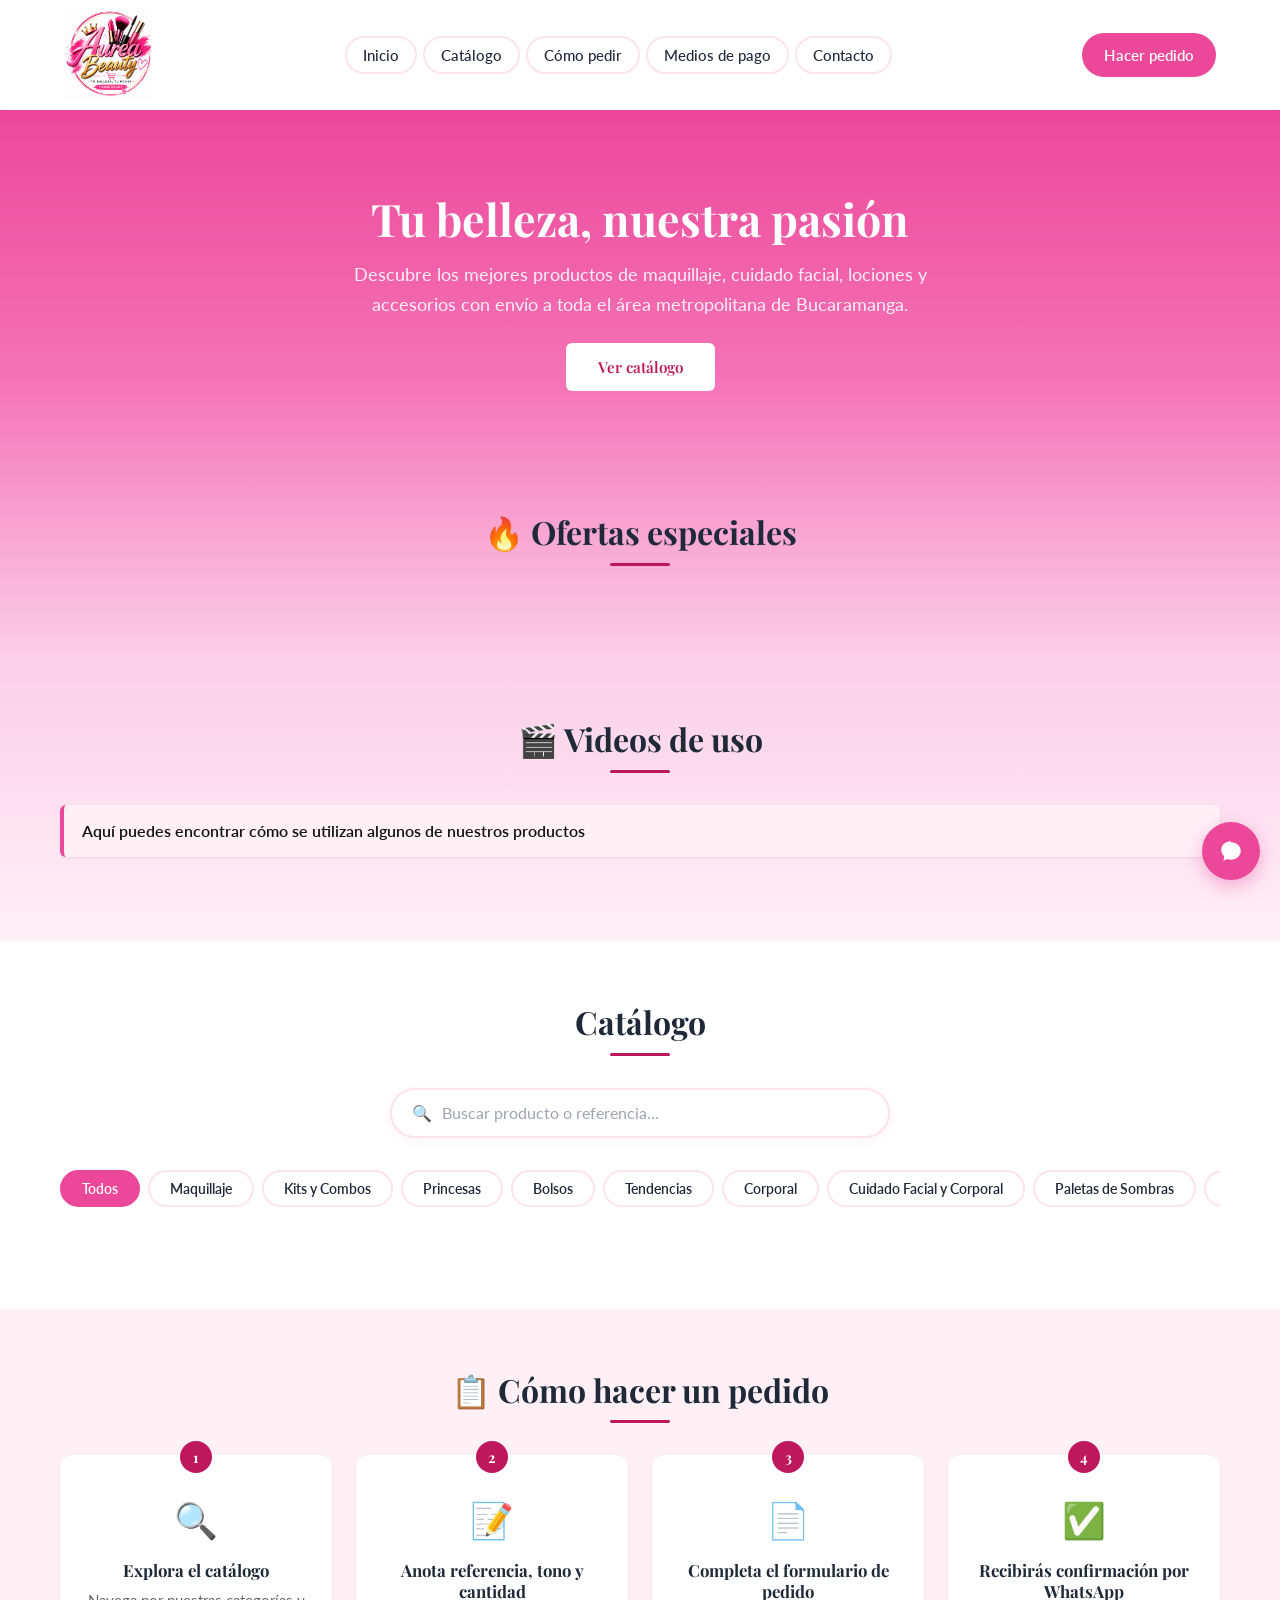
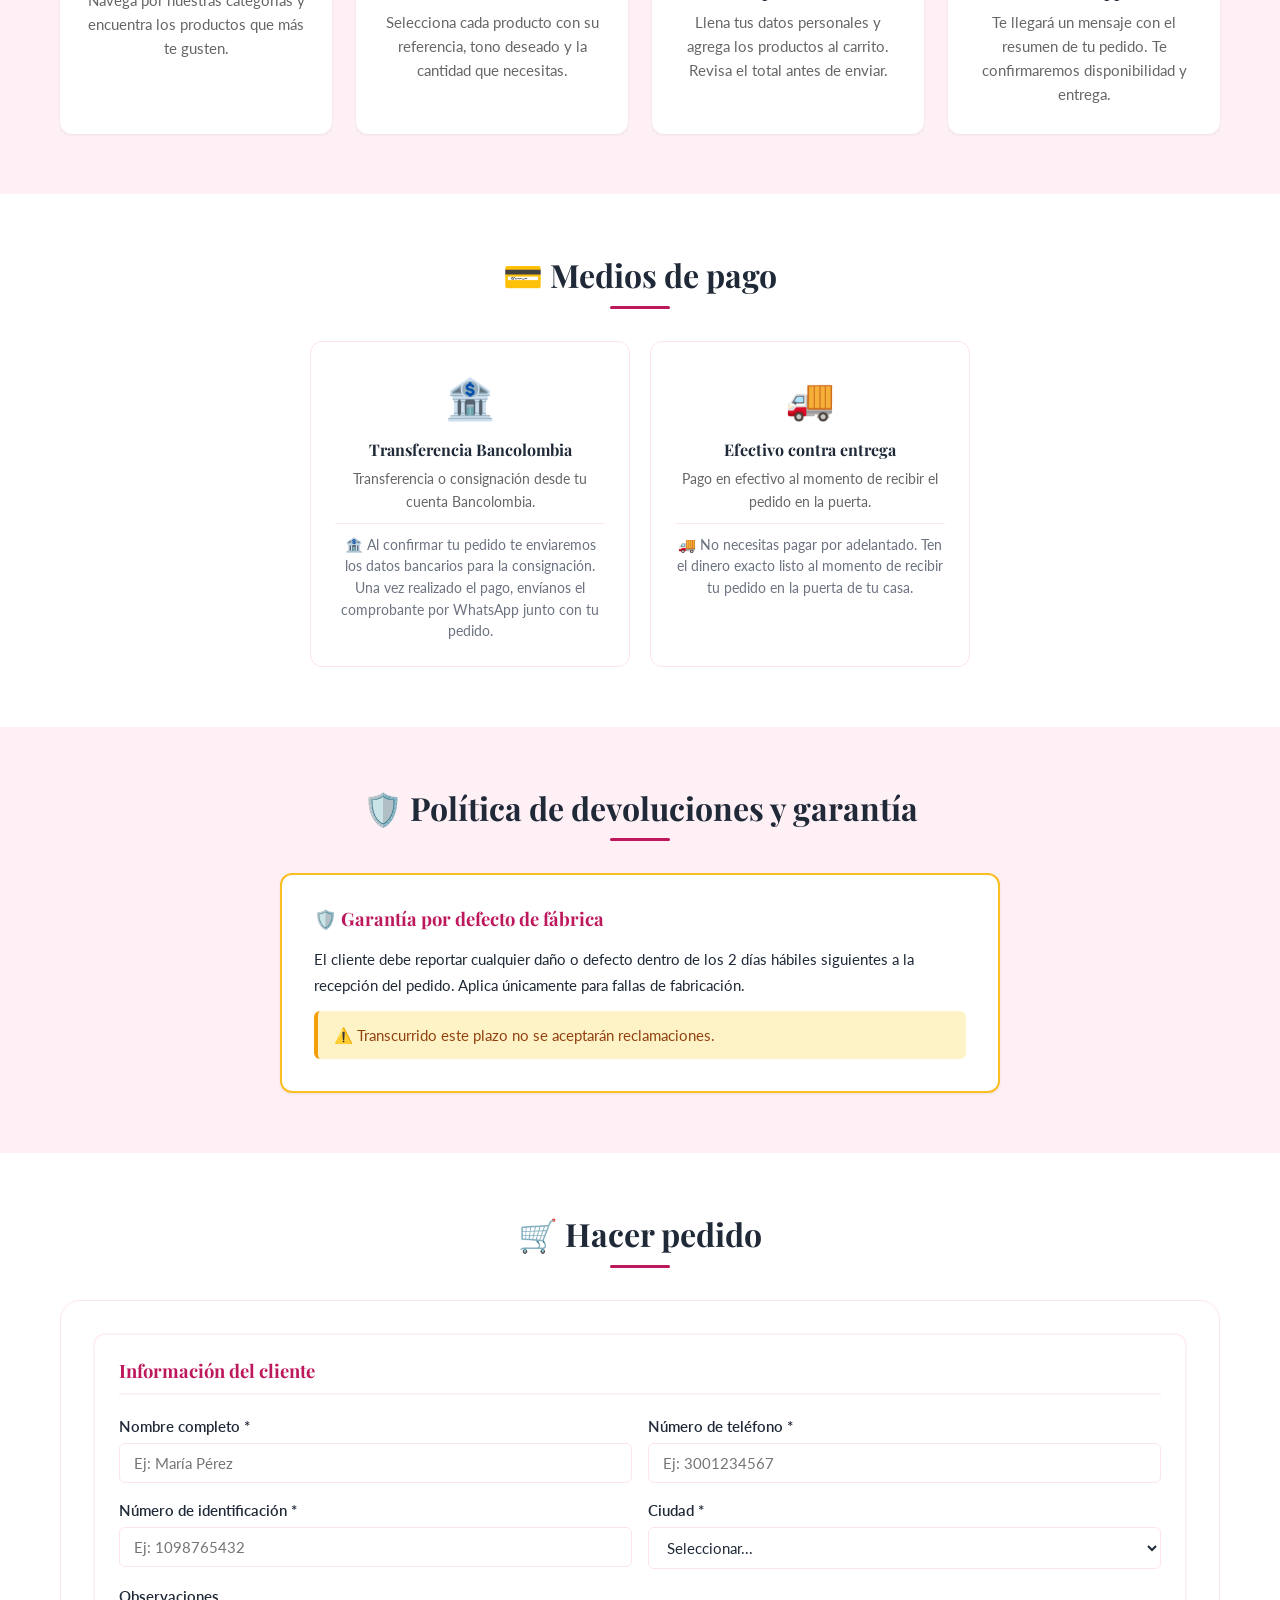
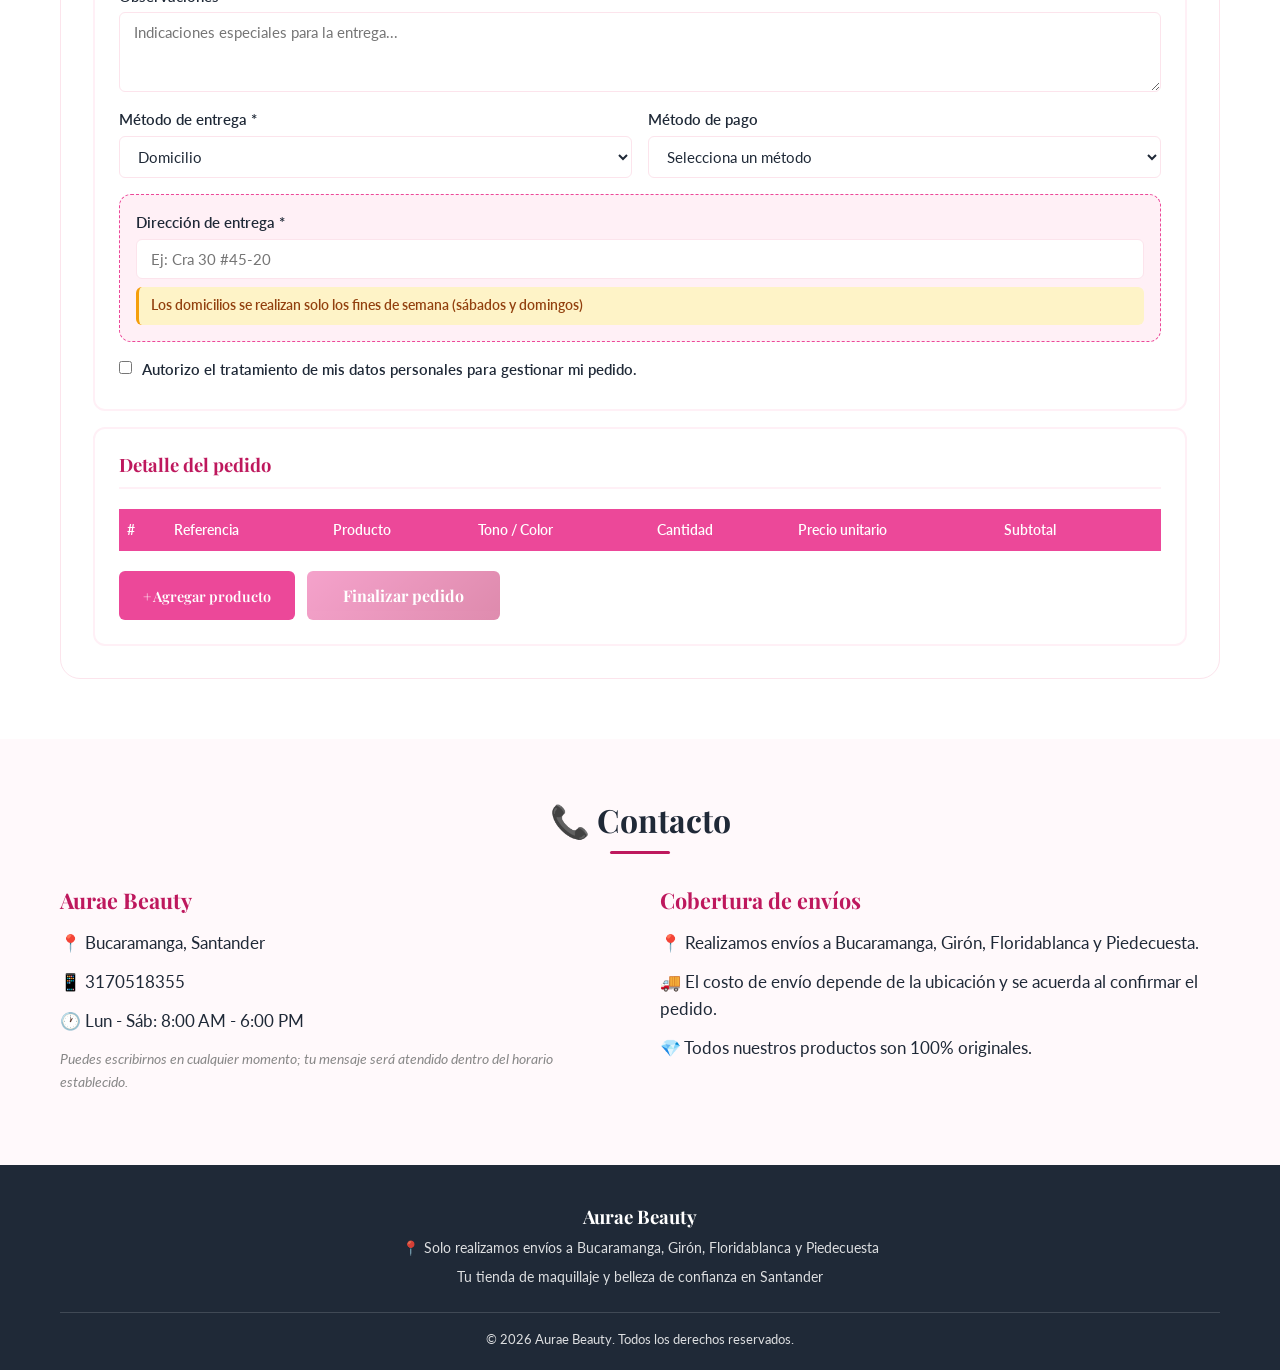
==== commit 8ef108f5: "Actualizar página con los cambios de hoy" ====
--- a/index.html
+++ b/index.html
@@ -30,6 +30,9 @@
     </div>
   </nav>
 
+  <!-- ====== BANDA CONTINUA: HERO + OFERTAS + VIDEOS ====== -->
+  <div class="gradient-band">
+
   <!-- ====== HERO / INICIO ====== -->
   <section id="inicio" class="hero">
     <div class="container">
@@ -52,7 +55,7 @@
     <div class="container">
       <h2 id="videos-title" class="section-title">🎬 Videos de uso</h2>
       <div class="videos-banner">
-        Aquí puedes encontrar cómo utilizar algunos de nuestros productos
+        Aquí puedes encontrar cómo se utilizan algunos de nuestros productos
       </div>
       <div class="video-grid" id="videoGrid"></div>
       <div class="videos-empty" id="videosEmpty" style="display:none;">
@@ -62,6 +65,9 @@
       </div>
     </div>
   </section>
+
+  </div>
+  <!-- ====== FIN BANDA CONTINUA ====== -->
 
   <!-- ====== CATÁLOGO ====== -->
   <section id="catalogo" aria-labelledby="catalogo-title">
@@ -144,14 +150,6 @@
       <h2 id="pago-title" class="section-title">💳 Medios de pago</h2>
       <div class="payment-grid">
         <div class="payment-card">
-          <div class="p-icon">📱</div>
-          <h3>Nequi</h3>
-          <p>Transferencia desde la app al número indicado al confirmar el pedido.</p>
-          <div class="payment-info">
-            📱 Al confirmar tu pedido te enviaremos el número Nequi al cual debes realizar la transferencia. Una vez realizado el pago, envíanos el comprobante por WhatsApp.
-          </div>
-        </div>
-        <div class="payment-card">
           <div class="p-icon">🏦</div>
           <h3>Transferencia Bancolombia</h3>
           <p>Transferencia o consignación desde tu cuenta Bancolombia.</p>
@@ -217,9 +215,9 @@
               <span class="error-msg">Debe contener entre 7 y 10 dígitos numéricos</span>
             </div>
             <div class="form-group">
-              <label for="clientAddress">Dirección de entrega <span class="req" id="addressReq">*</span></label>
-              <input type="text" id="clientAddress" required placeholder="Ej: Cra 30 #45-20">
-              <span class="error-msg">La dirección es obligatoria</span>
+              <label for="clientId">Número de identificación *</label>
+              <input type="text" id="clientId" inputmode="numeric" pattern="[0-9]*" maxlength="12" placeholder="Ej: 1098765432">
+              <span class="error-msg">Debe contener entre 6 y 12 dígitos numéricos</span>
             </div>
             <div class="form-group">
               <label for="clientCity">Ciudad *</label>
@@ -234,7 +232,7 @@
             </div>
             <div class="form-group full-width">
               <label for="clientNotes">Observaciones</label>
-              <textarea id="clientNotes" placeholder="Indicaciones especiales para la entrega..."></textarea>
+              <textarea id="clientNotes" maxlength="300" placeholder="Indicaciones especiales para la entrega..."></textarea>
             </div>
             <div class="form-group">
               <label for="clientDeliveryMethod">Método de entrega *</label>
@@ -243,23 +241,36 @@
                 <option value="recoge">Recoger en tienda</option>
               </select>
             </div>
-            <div class="form-group">
-              <label for="clientPaymentMethod">Método de pago</label>
-              <select id="clientPaymentMethod" required onchange="handlePaymentMethodChange(this.value)">
-                 <option value="">Selecciona un método</option>
-                 <option value="Transferencia Nequi">Transferencia Nequi</option>
-                 <option value="Transferencia Bancolombia">Transferencia Bancolombia</option>
-                 <option value="Efectivo contra entrega">Efectivo contra entrega</option>
-             </select>
-             <div class="payment-warning" id="paymentWarning">
-               Al elegir una transferencia te enviaremos los datos para consignar. Envía el comprobante por WhatsApp para que podamos procesar tu pedido.
-             </div>
-             </div>
+              <div class="form-group">
+                <label for="clientPaymentMethod">Método de pago</label>
+                <select id="clientPaymentMethod" required onchange="handlePaymentMethodChange(this.value)">
+                  <option value="">Selecciona un método</option>
+                  <option value="Transferencia Bancolombia">Transferencia Bancolombia</option>
+                  <option value="Efectivo contra entrega">Efectivo contra entrega</option>
+               </select>
+               <div class="payment-warning" id="paymentWarning">
+                 Al elegir una transferencia te enviaremos los datos para consignar. Envía el comprobante por WhatsApp para que podamos procesar tu pedido.
+               </div>
+               </div>
+            <div class="form-group full-width delivery-address" id="deliveryAddress">
+              <label for="clientAddress">Dirección de entrega <span class="req" id="addressReq">*</span></label>
+              <input type="text" id="clientAddress" placeholder="Ej: Cra 30 #45-20">
+              <span class="error-msg">La dirección es obligatoria (entre 5 y 200 caracteres)</span>
+              <div class="delivery-warning">Los domicilios se realizan solo los fines de semana (sábados y domingos)</div>
+            </div>
             <div class="form-group full-width pickup-address" id="pickupAddress" style="display:none;">
               <label>📍 Recoge tu pedido en</label>
-              <p class="pickup-address-text">[DIRECCIÓN DE LA TIENDA AQUÍ]</p>
+              <p class="pickup-address-text">[Calle 122 # 64 Palmeras de Villaluz (floridablanca) ]</p>
               <small>Será te notificada por WhatsApp cuando tu pedido esté listo.</small>
             </div>
+              <div class="form-group full-width consent-group">
+                <label class="consent-row" for="clientConsent">
+                  <input type="checkbox" id="clientConsent">
+                  <span>Autorizo el tratamiento de mis datos personales para gestionar mi pedido.</span>
+                </label>
+                <span class="error-msg">Debes autorizar el tratamiento de tus datos para continuar</span>
+              </div>
+            <input type="text" id="orderWebsite" name="website" class="hp-field" tabindex="-1" autocomplete="off" aria-hidden="true">
           </form>
         </div>
 
@@ -289,7 +300,10 @@
           <div class="form-actions">
             <button type="button" class="btn-add-row" onclick="addRow()">+ Agregar producto</button>
             <button type="button" class="btn-submit" id="submitOrder" disabled>
-              💬 Enviar pedido por WhatsApp
+              Finalizar pedido
+            </button>
+            <button type="button" class="btn-whatsapp-only" id="whatsappOnlyBtn" style="display:none;">
+              Enviar solo por WhatsApp
             </button>
           </div>
         </div>
@@ -309,20 +323,7 @@
           <p>📱 3170518355</p>
           <p>🕐 Lun - Sáb: 8:00 AM - 6:00 PM</p>
           <p class="schedule-note">Puedes escribirnos en cualquier momento; tu mensaje será atendido dentro del horario establecido.</p>
-          <div class="social-links">
-            <div class="social-item-wrap">
-              <a class="social-item" href="https://wa.me/573170518355" target="_blank" rel="noopener">💬</a>
-              <span class="social-tooltip">WhatsApp — Escríbenos para consultas y pedidos</span>
-            </div>
-            <div class="social-item-wrap">
-              <a class="social-item" href="https://instagram.com/TUPERFIL" target="_blank" rel="noopener">📸</a>
-              <span class="social-tooltip">Instagram — Fotos reales de productos y novedades</span>
-            </div>
-            <div class="social-item-wrap">
-              <div class="social-item" onclick="openReviewsModal()">🤌</div>
-              <span class="social-tooltip">Reseñas — Opiniones y recomendaciones de clientas</span>
-            </div>
-          </div>
+        
         </div>
         <div class="contact-info">
           <h3>Cobertura de envíos</h3>
@@ -387,6 +388,7 @@
           <label for="reviewComment">Tu reseña *</label>
           <textarea id="reviewComment" required maxlength="500" rows="4" placeholder="Cuéntanos qué te pareció el producto..."></textarea>
         </div>
+        <input type="text" id="reviewWebsite" name="website" class="hp-field" tabindex="-1" autocomplete="off" aria-hidden="true">
         <div class="form-actions">
           <button type="submit" class="btn-submit" id="reviewSubmitBtn">Publicar reseña</button>
         </div>
@@ -398,6 +400,35 @@
   <div id="lightbox" class="lightbox-overlay" onclick="closeLightbox()">
     <button class="lightbox-close" onclick="closeLightbox()">✕</button>
     <img id="lightboxImg" src="" alt="" onclick="event.stopPropagation()">
+  </div>
+
+  <!-- ====== CONTACTO FLOTANTE ====== -->
+  <div class="contact-fab" id="contactFab">
+    <div class="contact-fab-menu" id="contactFabMenu">
+      <a class="contact-fab-btn fab-whatsapp" href="https://wa.me/573170518355" target="_blank" rel="noopener" aria-label="WhatsApp" title="WhatsApp" data-label="WhatsApp">
+        <svg viewBox="0 0 24 24" width="22" height="22" fill="currentColor" aria-hidden="true">
+          <path d="M17.472 14.382c-.297-.149-1.758-.867-2.03-.967-.273-.099-.471-.148-.67.15-.197.297-.767.966-.94 1.164-.173.199-.347.223-.644.075-.297-.15-1.255-.463-2.39-1.475-.883-.788-1.48-1.761-1.653-2.059-.173-.297-.018-.458.13-.606.134-.133.298-.347.446-.52.149-.174.198-.298.298-.497.099-.198.05-.371-.025-.52-.075-.149-.669-1.612-.916-2.207-.242-.579-.487-.5-.669-.51-.173-.008-.371-.01-.57-.01-.198 0-.52.074-.792.372-.272.297-1.04 1.016-1.04 2.479 0 1.462 1.065 2.875 1.213 3.074.149.198 2.096 3.2 5.077 4.487.709.306 1.262.489 1.694.625.712.227 1.36.195 1.872.118.571-.085 1.758-.719 2.006-1.413.248-.694.248-1.289.173-1.413-.074-.124-.272-.198-.57-.347m-5.421 7.403h-.004a9.87 9.87 0 01-5.031-1.378l-.361-.214-3.741.982.998-3.648-.235-.374a9.86 9.86 0 01-1.51-5.26c0-5.45 4.436-9.884 9.888-9.884 2.64 0 5.122 1.03 6.988 2.898a9.825 9.825 0 012.893 6.994c-.003 5.45-4.437 9.884-9.885 9.884m8.413-18.297A11.815 11.815 0 0012.05 0C5.495 0 .16 5.335.157 11.892c0 2.096.547 4.142 1.588 5.945L.057 24l6.305-1.654a11.882 11.882 0 005.683 1.448h.005c6.554 0 11.89-5.335 11.893-11.893a11.821 11.821 0 00-3.48-8.413z"/>
+        </svg>
+      </a>
+      <a class="contact-fab-btn fab-instagram" href="https://instagram.com/TUPERFIL" target="_blank" rel="noopener" aria-label="Instagram" title="Instagram" data-label="Instagram">
+        <svg viewBox="0 0 24 24" width="22" height="22" fill="currentColor" aria-hidden="true">
+          <path d="M12 2.163c3.204 0 3.584.012 4.85.07 3.252.148 4.771 1.691 4.919 4.919.058 1.265.069 1.645.069 4.849 0 3.205-.012 3.584-.069 4.849-.149 3.225-1.664 4.771-4.919 4.919-1.266.058-1.644.07-4.85.07-3.204 0-3.584-.012-4.849-.07-3.26-.149-4.771-1.699-4.919-4.92-.058-1.265-.07-1.644-.07-4.849 0-3.204.013-3.583.07-4.849.149-3.227 1.664-4.771 4.919-4.919 1.266-.057 1.645-.069 4.849-.069zM12 0C8.741 0 8.333.014 7.053.072 2.695.272.273 2.69.073 7.052.014 8.333 0 8.741 0 12c0 3.259.014 3.668.072 4.948.2 4.358 2.618 6.78 6.98 6.98C8.333 23.986 8.741 24 12 24c3.259 0 3.668-.014 4.948-.072 4.354-.2 6.782-2.618 6.979-6.98.059-1.28.073-1.689.073-4.948 0-3.259-.014-3.667-.072-4.947-.196-4.354-2.617-6.78-6.979-6.98C15.668.014 15.259 0 12 0zm0 5.838a6.162 6.162 0 100 12.324 6.162 6.162 0 000-12.324zM12 16a4 4 0 110-8 4 4 0 010 8zm6.406-11.845a1.44 1.44 0 100 2.881 1.44 1.44 0 000-2.881z"/>
+        </svg>
+      </a>
+      <button class="contact-fab-btn fab-reviews" type="button" onclick="openReviewsModal()" aria-label="Reseñas" title="Reseñas" data-label="Reseñas">
+        <svg viewBox="0 0 24 24" width="22" height="22" fill="currentColor" aria-hidden="true">
+          <path d="M12 2.5l2.95 5.98 6.6.96-4.78 4.66 1.13 6.58L12 17.57l-5.9 3.11 1.13-6.58L2.45 9.44l6.6-.96L12 2.5z"/>
+        </svg>
+      </button>
+    </div>
+    <button class="contact-fab-toggle" id="contactFabToggle" type="button" aria-label="Abrir medios de contacto" aria-expanded="false" aria-controls="contactFabMenu">
+      <svg class="fab-icon-open" viewBox="0 0 24 24" width="26" height="26" fill="currentColor" aria-hidden="true">
+        <path d="M12 3C6.99 3 3 6.58 3 11c0 2.28 1.05 4.34 2.75 5.78L5 21l3.62-1.55c1.05.34 2.19.55 3.38.55 5.01 0 9-3.58 9-8s-3.99-8-9-8z"/>
+      </svg>
+      <svg class="fab-icon-close" viewBox="0 0 24 24" width="26" height="26" fill="currentColor" aria-hidden="true">
+        <path d="M18.3 5.71L12 12l6.3 6.29-1.41 1.42L10.59 13.4 4.3 19.71 2.89 18.3 9.18 12 2.89 5.71 4.3 4.29l6.29 6.3 6.3-6.3z"/>
+      </svg>
+    </button>
   </div>
 
   <!-- ====== SCRIPTS ====== -->
--- a/css/styles.css
+++ b/css/styles.css
@@ -6,6 +6,8 @@
   --color-secondary: #FFF0F6;
   --color-accent: #BE185D;
   --color-text: #1F2937;
+  --color-fab: #EC4899;
+  --color-fab-reviews: #8E4585;
   --color-border: #FCE4EC;
   --font-heading: 'Playfair Display', serif;
   --font-body: 'Lato', sans-serif;
@@ -771,9 +773,15 @@
   padding: 60px 0;
 }
 
+#medios-pago .section-title {
+  text-align: center;
+}
+
 .payment-grid {
-  display: grid;
-  grid-template-columns: repeat(auto-fill, minmax(220px, 1fr));
+  display: flex;
+  flex-wrap: wrap;
+  justify-content: center;
+  align-items: stretch;
   gap: 20px;
 }
 
@@ -784,6 +792,13 @@
   padding: 24px;
   text-align: center;
   transition: var(--transition);
+  flex: 1 1 260px;
+  max-width: 320px;
+  width: 100%;
+  display: flex;
+  flex-direction: column;
+  align-items: center;
+  min-height: 260px;
 }
 
 .payment-card:hover {
@@ -878,14 +893,14 @@
 }
 
 .contact-info h3 {
-  font-size: 1.2rem;
+  font-size: 1.35rem;
   margin-bottom: 16px;
   color: var(--color-accent);
 }
 
 .contact-info p {
-  margin-bottom: 10px;
-  font-size: 0.95rem;
+  margin-bottom: 12px;
+  font-size: 1.05rem;
 }
 
 .contact-info .social-links {
@@ -895,12 +910,12 @@
   flex-wrap: wrap;
 }
 
-.contact-info .schedule-note {
-  font-size: 0.85rem;
-  color: #888;
-  font-style: italic;
-  margin-top: 4px;
-}
+  .contact-info .schedule-note {
+    font-size: 0.98rem;
+    color: #888;
+    font-style: italic;
+    margin-top: 4px;
+  }
 
 /* ========== ORDER FORM ========== */
 #pedido {
@@ -1425,7 +1440,12 @@
   }
 
   .payment-grid {
-    grid-template-columns: 1fr;
+    flex-direction: column;
+    align-items: center;
+  }
+  .payment-card {
+    max-width: 100%;
+    flex: 1 1 auto;
   }
 
   .steps {
@@ -1452,7 +1472,7 @@
   padding: 14px 18px;
   font-size: 0.92rem;
   font-weight: 600;
-  color: var(--color-accent);
+  color: #111;
   margin-bottom: 24px;
   box-shadow: var(--shadow-sm);
 }
@@ -1661,3 +1681,295 @@
     grid-template-columns: 1fr;
   }
 }
+
+/* =========================================================
+   CAMBIO 7 - FONDOS CONTINUOS
+   Un solo degradado vertical de rosa de marca (arriba) a rosa
+   muy suave (abajo) que cubre hero + Ofertas + Videos.
+   ========================================================= */
+.gradient-band {
+  background: linear-gradient(
+    180deg,
+    var(--color-primary) 0%,
+    #F472B6 32%,
+    #FBCFE8 66%,
+    var(--color-secondary) 100%
+  );
+}
+
+.gradient-band .hero,
+.gradient-band #ofertas,
+.gradient-band #videos-uso {
+  background: transparent;
+  border-bottom: none;
+}
+
+/* =========================================================
+   CAMBIO 8 - MENÚ SUPERIOR (píldora como .category-tab)
+   ========================================================= */
+.nav-links a {
+  border: 2px solid var(--color-border);
+  background: #ffffff;
+}
+
+.nav-links a:hover {
+  background-color: var(--color-secondary);
+  border-color: var(--color-primary);
+  color: var(--color-accent);
+}
+
+/* =========================================================
+   CAMBIO 3 - FORMULARIO DEL CLIENTE
+   ========================================================= */
+.delivery-address {
+  background: var(--color-secondary);
+  border: 1px dashed var(--color-primary);
+  border-radius: var(--radius-md);
+  padding: 16px;
+}
+
+.delivery-warning {
+  margin-top: 8px;
+  padding: 8px 12px;
+  background: #FEF3C7;
+  border-left: 3px solid #F59E0B;
+  border-radius: var(--radius-sm);
+  font-size: 0.85rem;
+  font-weight: 600;
+  color: #92400E;
+}
+
+.consent-row {
+  display: flex;
+  gap: 10px;
+  align-items: flex-start;
+  font-size: 0.9rem;
+  font-weight: 500;
+  cursor: pointer;
+}
+
+.consent-row input {
+  width: auto;
+  margin-top: 3px;
+  flex-shrink: 0;
+}
+
+.consent-link {
+  color: var(--color-accent);
+  font-weight: 700;
+  text-decoration: underline;
+}
+
+/* Campos trampa (honeypot): fuera de pantalla, invisibles para personas */
+.hp-field {
+  position: absolute !important;
+  left: -9999px !important;
+  width: 1px !important;
+  height: 1px !important;
+  opacity: 0 !important;
+  pointer-events: none !important;
+}
+
+/* =========================================================
+   CAMBIO 2 - BOTÓN SECUNDARIO WHATSAPP
+   ========================================================= */
+.btn-whatsapp-only {
+  background: #ffffff;
+  border: 2px solid var(--color-primary);
+  color: var(--color-accent);
+  padding: 14px 24px;
+  border-radius: var(--radius-sm);
+  font-family: var(--font-heading);
+  font-weight: 700;
+  font-size: 0.95rem;
+  cursor: pointer;
+  transition: var(--transition);
+}
+
+.btn-whatsapp-only:hover {
+  background: var(--color-secondary);
+}
+
+/* =========================================================
+   CAMBIO 6 - BURBUJA DE CONTACTO FLOTANTE
+   z-index por debajo de los modales (.modal-overlay = 9998).
+   ========================================================= */
+.contact-fab {
+  position: fixed;
+  right: 20px;
+  bottom: 20px;
+  z-index: 1500;
+  display: flex;
+  flex-direction: column;
+  align-items: center;
+}
+
+.contact-fab-menu {
+  display: flex;
+  flex-direction: column;
+  gap: 12px;
+  margin-bottom: 12px;
+  opacity: 0;
+  visibility: hidden;
+  transform: translateY(14px);
+  pointer-events: none;
+  transition: opacity 0.25s ease, transform 0.25s ease, visibility 0.25s;
+}
+
+.contact-fab.open .contact-fab-menu {
+  opacity: 1;
+  visibility: visible;
+  transform: translateY(0);
+  pointer-events: auto;
+}
+
+.contact-fab-btn {
+  width: 48px;
+  height: 48px;
+  border-radius: 50%;
+  border: none;
+  display: flex;
+  align-items: center;
+  justify-content: center;
+  color: #ffffff;
+  cursor: pointer;
+  box-shadow: var(--shadow-md);
+  transition: transform 0.2s ease, box-shadow 0.2s ease;
+  position: relative;
+}
+
+.contact-fab-btn:hover {
+  transform: scale(1.08);
+}
+
+.contact-fab-btn::after {
+  content: attr(data-label);
+  position: absolute;
+  right: 58px;
+  white-space: nowrap;
+  background: #FFF0F6;
+  color: #111;
+  padding: 6px 12px;
+  border-radius: 12px;
+  box-shadow: 0 4px 12px rgba(0,0,0,0.12);
+  font-size: 0.9rem;
+  font-weight: 700;
+  opacity: 0;
+  pointer-events: none;
+  transform: translateX(6px);
+  transition: opacity 0.2s ease, transform 0.2s ease;
+  z-index: 2000;
+}
+
+.contact-fab-btn::before {
+  content: '';
+  position: absolute;
+  right: 52px;
+  width: 8px;
+  height: 8px;
+  background: #FFF0F6;
+  transform: rotate(45deg);
+  opacity: 0;
+  pointer-events: none;
+  transition: opacity 0.2s ease;
+  box-shadow: 2px 2px 6px rgba(0,0,0,0.05);
+}
+
+.contact-fab-btn:hover::after,
+.contact-fab-btn:hover::before,
+.contact-fab-btn:focus-visible::after,
+.contact-fab-btn:focus-visible::before,
+.contact-fab-btn:active::after,
+.contact-fab-btn:active::before {
+  opacity: 1;
+  transform: translateX(0);
+}
+
+.fab-whatsapp { background: #25D366; }
+.fab-instagram { background: linear-gradient(45deg, #F58529, #DD2A7B, #8134AF, #515BD4); }
+.fab-reviews { background: var(--color-fab-reviews); }
+
+.contact-fab-toggle {
+  width: 58px;
+  height: 58px;
+  border-radius: 50%;
+  border: none;
+  background: var(--color-fab);
+  color: #ffffff;
+  cursor: pointer;
+  display: flex;
+  align-items: center;
+  justify-content: center;
+  box-shadow: 0 6px 18px rgba(236, 72, 153, 0.4);
+  transition: background 0.2s ease, transform 0.2s ease;
+}
+
+.contact-fab-toggle:hover {
+  background: #BE185D;
+  filter: brightness(0.95);
+  transform: scale(1.05);
+}
+
+.contact-fab .fab-icon-close { display: none; }
+.contact-fab.open .fab-icon-open { display: none; }
+.contact-fab.open .fab-icon-close { display: block; }
+
+@media (prefers-reduced-motion: reduce) {
+  .contact-fab-menu,
+  .contact-fab-btn,
+  .contact-fab-toggle { transition: none; }
+  .contact-fab-btn:hover,
+  .contact-fab-toggle:hover { transform: none; }
+}
+
+@media (max-width: 768px) {
+  #pedido { padding-bottom: 96px; }
+  .contact-fab { right: 14px; bottom: 14px; }
+  .contact-fab-btn { width: 44px; height: 44px; }
+  .contact-fab-toggle { width: 52px; height: 52px; }
+}
+
+/* =========================================================
+   CAMBIO 9 - TAMAÑO DE LETRA DEL SITIO PÚBLICO
+   Sube el texto pequeño 2-3 px, sin alcanzar h2/h3.
+   No toca el footer.
+   ========================================================= */
+.geo-banner { font-size: 0.9rem; }
+.search-bar input { font-size: 0.97rem; }
+.user-welcome { font-size: 0.95rem; }
+.user-register-note { font-size: 0.9rem; }
+.btn-edit-user { font-size: 0.9rem; }
+.btn-save-user { font-size: 0.9rem; }
+.social-tooltip { font-size: 0.8rem; }
+.reviews-subtitle { font-size: 0.93rem; }
+.review-card p { font-size: 0.93rem; }
+.review-author { font-size: 0.85rem; }
+.modal-box p { font-size: 0.93rem; }
+.category-tab { font-size: 0.9rem; }
+.catalog-grid .card-body .card-ref { font-size: 0.85rem; }
+.catalog-grid .card-body label { font-size: 0.85rem; }
+.catalog-grid .card-body select,
+.catalog-grid .card-body input[type="number"] { font-size: 0.9rem; }
+.product-description { font-size: 0.9rem; }
+.offers-carousel .card-body .price .old { font-size: 0.9rem; }
+.step-card p { font-size: 0.93rem; }
+.payment-card p { font-size: 0.9rem; }
+.payment-info { font-size: 0.9rem; }
+.guarantee-card .warning-note { font-size: 0.95rem; }
+.contact-info .schedule-note { font-size: 0.9rem; }
+.form-group label { font-size: 0.93rem; }
+.form-group input,
+.form-group select,
+.form-group textarea { font-size: 0.95rem; }
+.form-group .error-msg { font-size: 0.83rem; }
+.order-table { font-size: 0.92rem; }
+.order-table thead th { font-size: 0.86rem; }
+.videos-banner { font-size: 0.97rem; }
+.video-card-body p { font-size: 0.9rem; }
+.videos-empty small { font-size: 0.9rem; }
+.reviews-empty { font-size: 0.95rem; }
+.payment-warning { font-size: 0.83rem; }
+.pickup-address small { font-size: 0.85rem; }
+.btn-sm { font-size: 0.87rem; }
+.app-toast { font-size: 0.93rem; }
+.order-mobile-card .row { font-size: 0.9rem; }
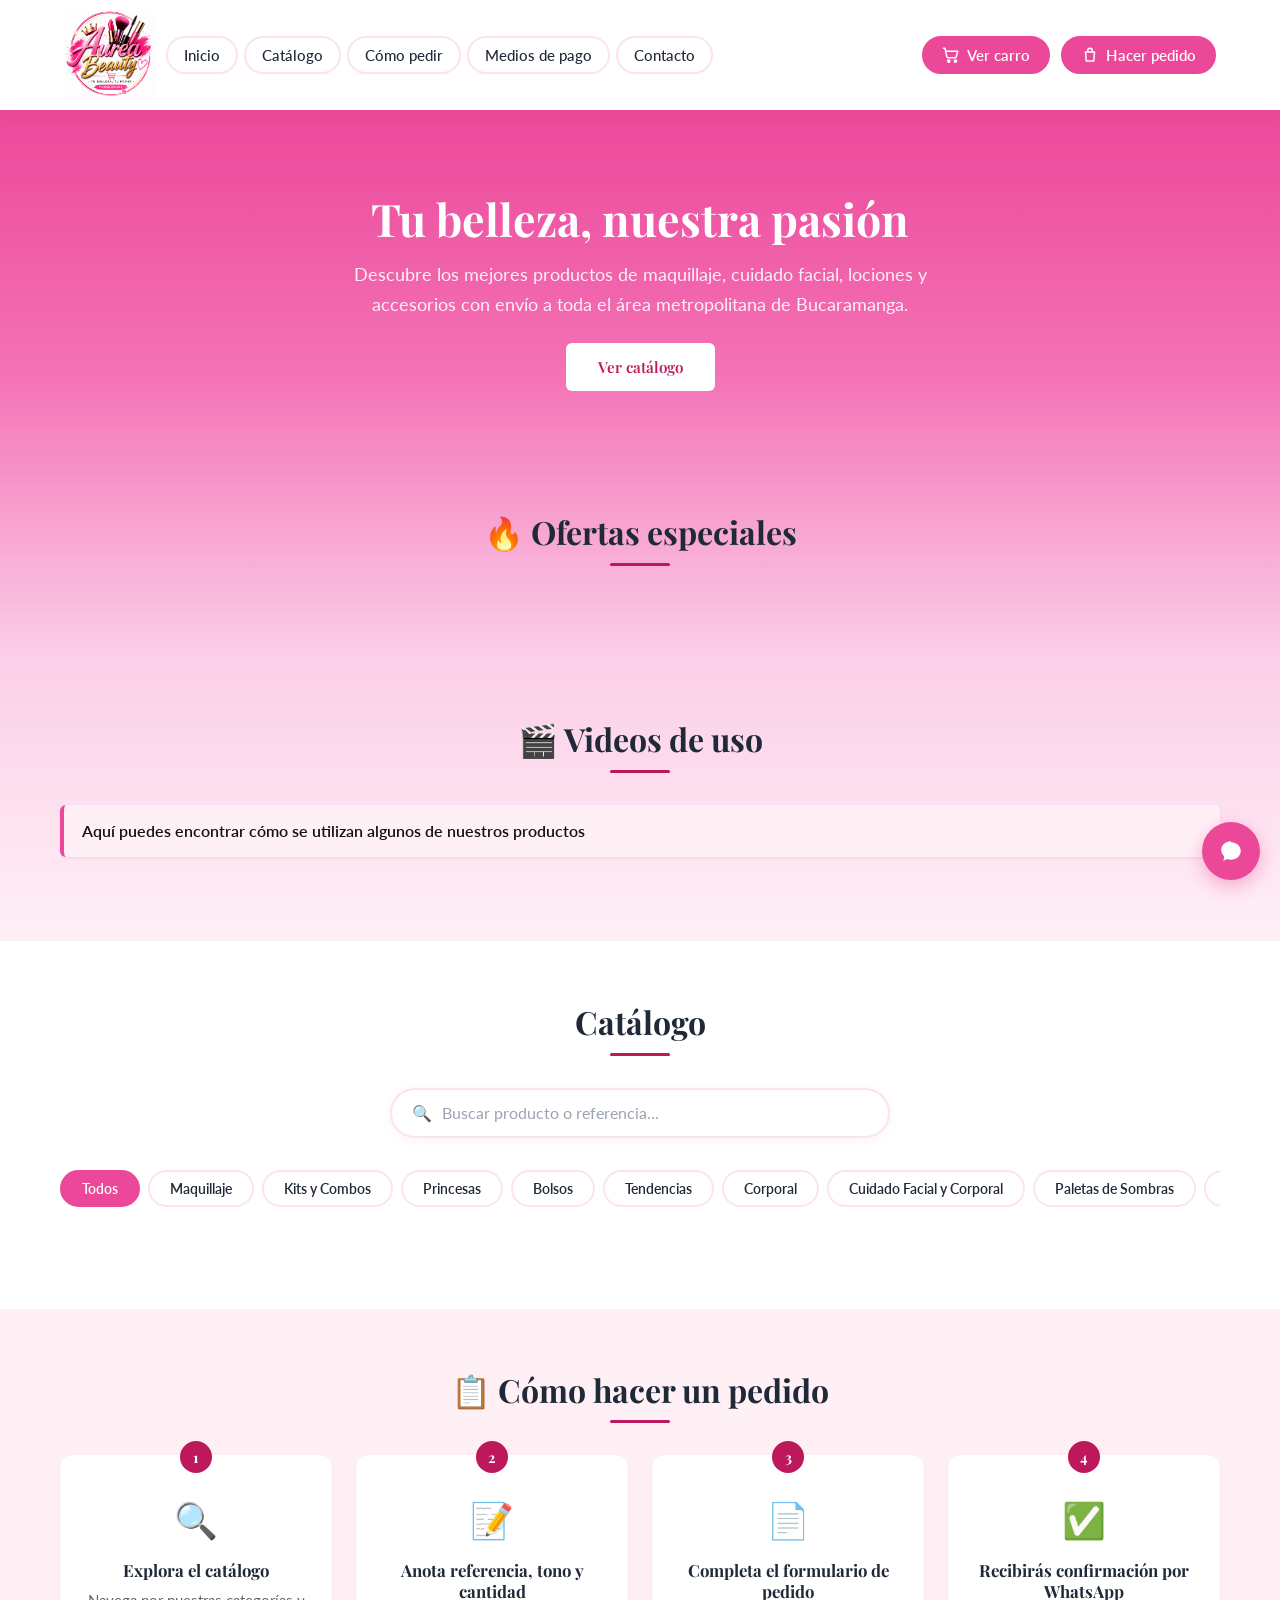
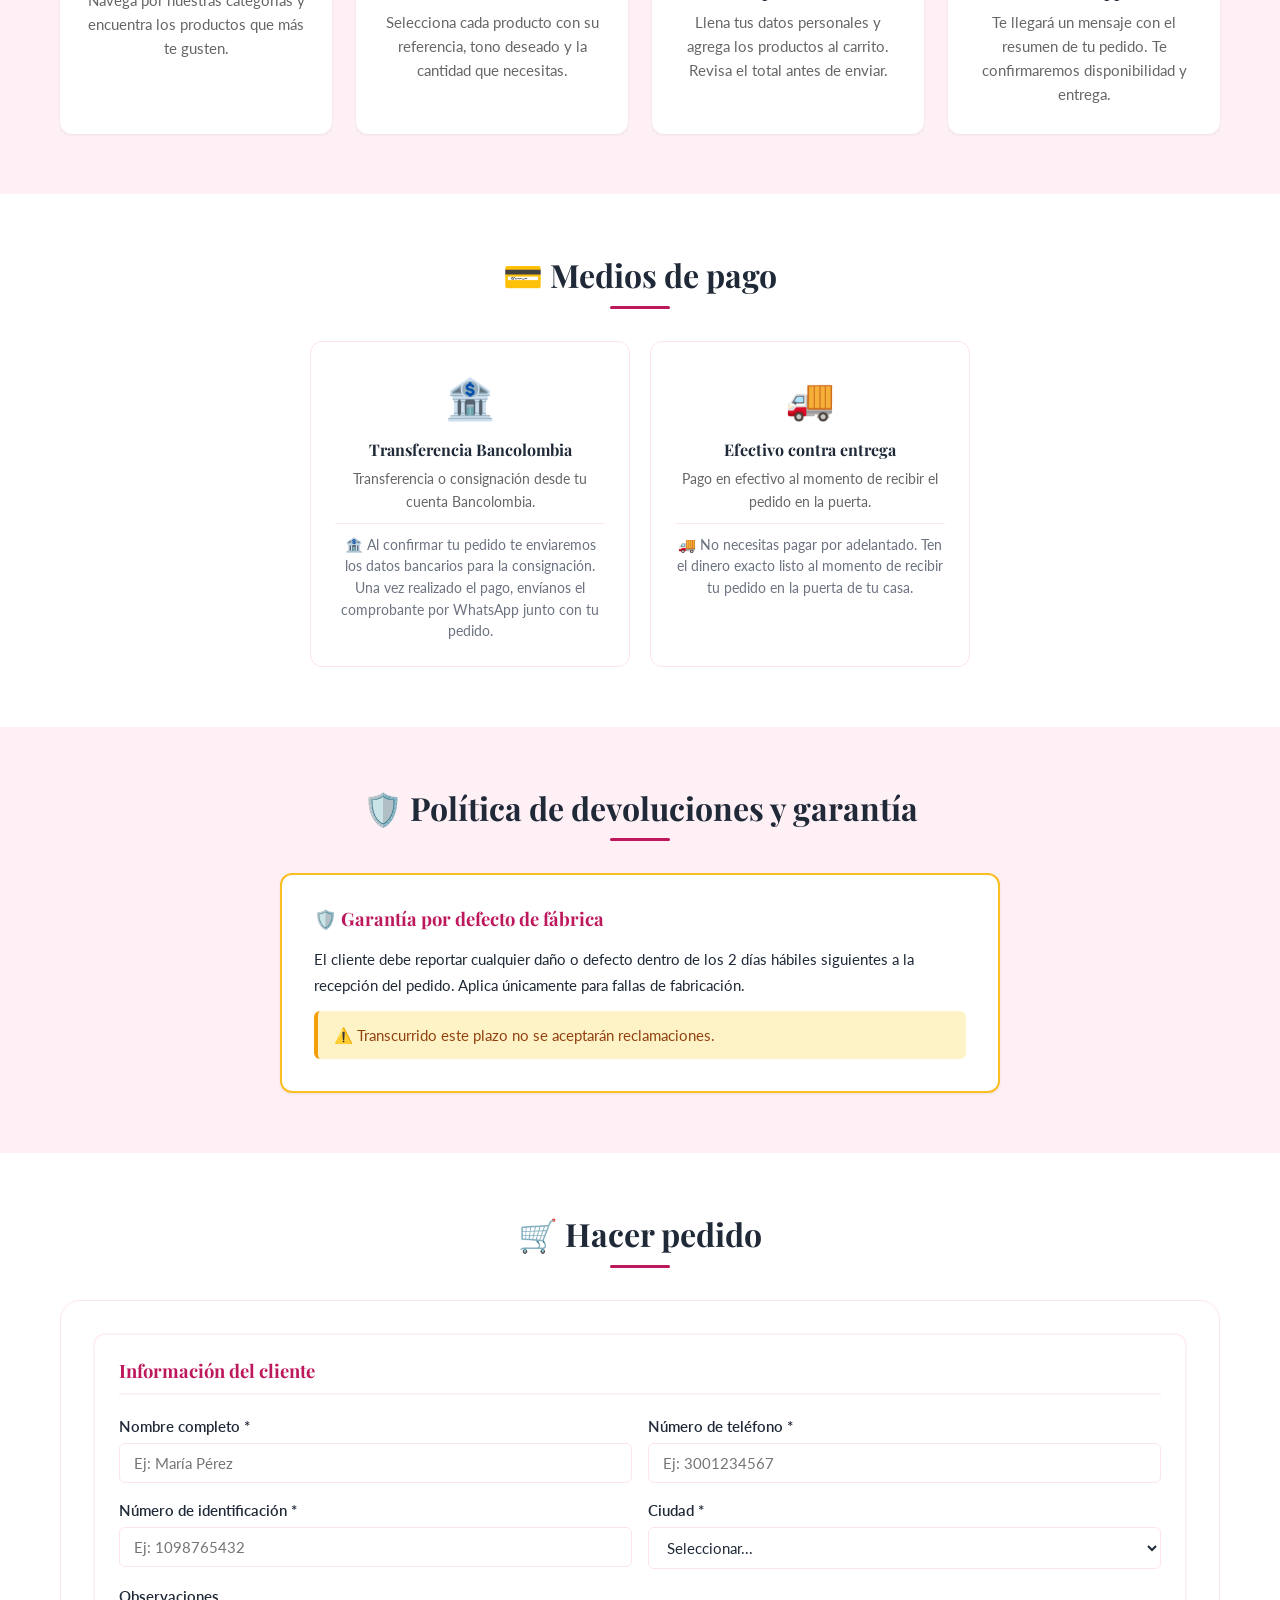
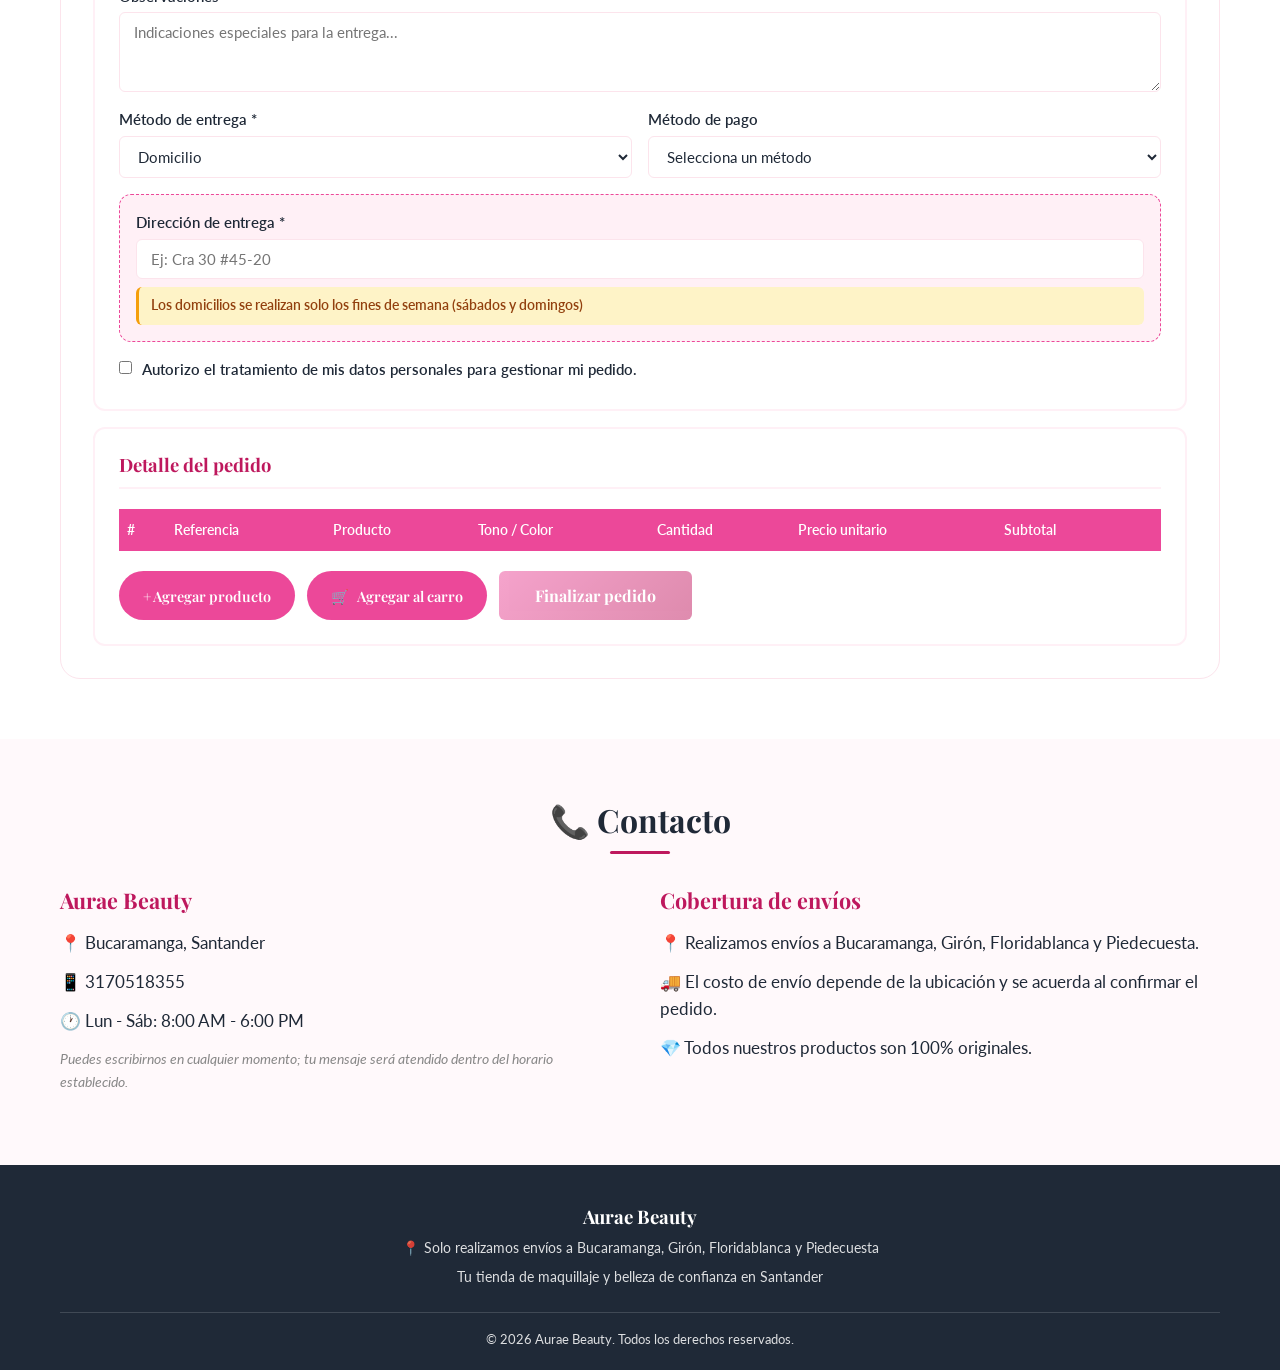
==== commit e743bf81: "importar catalogo precios oferta y tonos" ====
--- a/index.html
+++ b/index.html
@@ -25,10 +25,32 @@
         <li><a href="#medios-pago">Medios de pago</a></li>
         <li><a href="#contacto">Contacto</a></li>
       </ul>
-      <a href="#pedido" class="btn-pedido">Hacer pedido</a>
+      <div class="nav-actions">
+        <button class="btn-ver-carro nav-btn" id="btnVerCarro" type="button" aria-label="Ver carro">
+          <span class="nav-btn-icon" aria-hidden="true">
+            <svg viewBox="0 0 24 24" fill="none" stroke="currentColor" stroke-width="2" stroke-linecap="round" stroke-linejoin="round">
+              <circle cx="9" cy="20" r="1.5"></circle>
+              <circle cx="18" cy="20" r="1.5"></circle>
+              <path d="M2 3h2l2.4 11.2a2 2 0 0 0 2 1.6h8.7a2 2 0 0 0 2-1.6L21 7H6"></path>
+            </svg>
+          </span>
+          <span class="nav-btn-label">Ver carro</span>
+          <span class="carro-badge" id="carroBadge" style="display:none;">0</span>
+        </button>
+        <a href="#pedido" class="btn-pedido nav-btn">
+          <span class="nav-btn-icon" aria-hidden="true">
+            <svg viewBox="0 0 24 24" fill="none" stroke="currentColor" stroke-width="2" stroke-linecap="round" stroke-linejoin="round">
+              <path d="M6 8h12l-1 12H7L6 8z"></path>
+              <path d="M9 8V6a3 3 0 0 1 6 0v2"></path>
+            </svg>
+          </span>
+          <span class="nav-btn-label">Hacer pedido</span>
+        </a>
+      </div>
       <button class="hamburger" id="hamburger">☰</button>
     </div>
   </nav>
+
 
   <!-- ====== BANDA CONTINUA: HERO + OFERTAS + VIDEOS ====== -->
   <div class="gradient-band">
@@ -299,6 +321,10 @@
 
           <div class="form-actions">
             <button type="button" class="btn-add-row" onclick="addRow()">+ Agregar producto</button>
+            <button type="button" class="btn-add-row btn-add-cart-form" id="btnVerCarroForm" aria-label="Agregar al carro">
+              <span aria-hidden="true">🛒</span>
+              <span id="btnVerCarroFormTxt">Agregar al carro</span>
+            </button>
             <button type="button" class="btn-submit" id="submitOrder" disabled>
               Finalizar pedido
             </button>
@@ -309,6 +335,97 @@
         </div>
 
       </div>
+    </div>
+  </section>
+
+  <!-- ====== VISTA DEL CARRITO ====== -->
+  <section id="carroView" class="carro-view" aria-labelledby="carroTitle" aria-hidden="true">
+    <div class="carro-shell">
+      <header class="carro-header">
+        <button class="carro-back" id="carroBack" type="button" aria-label="Volver al catálogo">←</button>
+
+        <label class="carro-all" for="carroCheckAll">
+          <input type="checkbox" id="carroCheckAll" aria-label="Seleccionar todos los productos">
+          <span class="carro-all-txt">Todos</span>
+        </label>
+
+        <h2 id="carroTitle" class="carro-title">Carrito <span id="carroCount">(0)</span></h2>
+
+        <button class="carro-del-selected" id="carroDelSelected" type="button" aria-label="Eliminar productos seleccionados">
+          <span class="carro-del-ico" aria-hidden="true">🗑</span>
+          <span class="carro-del-txt">Eliminar</span>
+        </button>
+      </header>
+
+      <div class="carro-layout">
+        <div class="carro-main">
+          <div id="carroContent"></div>
+
+          <button class="carro-add-more" id="carroAddMore" type="button">
+            <span aria-hidden="true">+</span> Agregar producto
+          </button>
+        </div>
+
+        <aside class="carro-summary" id="carroSummaryCard" aria-label="Resumen de la compra">
+          <h3 class="carro-summary-title">Resumen de la compra</h3>
+
+          <div class="carro-sum-row carro-sum-subrow">
+            <span>Subtotal</span>
+            <span class="carro-sum-sub" id="carroSumSub">$0</span>
+          </div>
+
+          <div class="carro-sum-row carro-sum-oldrow" id="carroSumOldRow">
+            <span>Total sin descuento</span>
+            <span class="carro-sum-old" id="carroSumOld">$0</span>
+          </div>
+
+          <div class="carro-sum-row carro-sum-saverow" id="carroSaveRow">
+            <span>Ahorras</span>
+            <span class="carro-sum-save" id="carroSave">$0</span>
+          </div>
+
+          <div class="carro-sum-total">
+            <span>Total del pedido</span>
+            <strong id="carroSumPay">$0</strong>
+          </div>
+
+          <div class="carro-sum-field">
+            <label for="carroDeliveryMethod">Método de entrega</label>
+            <select id="carroDeliveryMethod" aria-label="Método de entrega">
+              <option value="domicilio">Domicilio</option>
+              <option value="recoge">Recoge en tienda</option>
+            </select>
+            <div class="delivery-warning" id="carroDeliveryWarning">Los domicilios se realizan solo los fines de semana (sábados y domingos)</div>
+          </div>
+
+          <div class="carro-sum-field">
+            <label for="carroPaymentMethod">Método de pago</label>
+            <select id="carroPaymentMethod" aria-label="Método de pago">
+              <option value="">Selecciona un método</option>
+              <option value="Transferencia Bancolombia">Transferencia Bancolombia</option>
+              <option value="Efectivo contra entrega">Efectivo contra entrega</option>
+            </select>
+            <div class="payment-warning" id="carroPaymentWarning">
+              Al elegir una transferencia te enviaremos los datos para consignar. Envía el comprobante por WhatsApp para que podamos procesar tu pedido.
+            </div>
+          </div>
+
+          <button class="carro-checkout" id="carroCheckout" type="button" disabled>Finalizar compra</button>
+          <p class="carro-sum-note" id="carroSumNote">Agrega productos para continuar</p>
+        </aside>
+      </div>
+    </div>
+
+    <div class="carro-sticky" id="carroSticky">
+      <div class="carro-sticky-info">
+        <span class="carro-sticky-old" id="carroStickyOld"></span>
+        <span class="carro-sticky-save" id="carroStickySave"></span>
+        <div class="carro-sticky-total">
+          <span>Total</span>
+          <strong id="carroStickyTotal">$0</strong>
+        </div>
+      </div>
+      <button class="carro-checkout carro-checkout-sticky" id="carroCheckoutSticky" type="button" disabled>Finalizar compra</button>
     </div>
   </section>
 
--- a/css/styles.css
+++ b/css/styles.css
@@ -112,6 +112,9 @@
   padding: 10px 24px;
   display: flex;
   align-items: center;
+  gap: 12px;
+  flex-wrap: wrap;
+  align-items: center;
   justify-content: space-between;
 }
 
@@ -129,6 +132,8 @@
   gap: 6px;
   margin: 0;
   padding: 0;
+  flex-wrap: wrap;
+  align-items: center;
 }
 
 .nav-links a {
@@ -146,21 +151,92 @@
   color: #BE185D;
 }
 
-/* BOTÓN HACER PEDIDO */
-.btn-pedido {
+/* ACCIONES DEL MENÚ: Ver carro + Hacer pedido agrupados a la derecha */
+.nav-actions {
+  display: flex;
+  align-items: center;
+  gap: 11px;
+  margin-left: auto;
+}
+
+.nav-links .mob {
+  display: none;
+}
+
+/* Ambos botones comparten exactamente el mismo estilo */
+.btn-pedido,
+.btn-ver-carro {
+  display: inline-flex;
+  align-items: center;
+  justify-content: center;
+  gap: 0.45rem;
   background-color: #EC4899;
   color: #ffffff;
-  padding: 10px 22px;
+  border: 2px solid #EC4899;
+  padding: 8px 18px;
   border-radius: 999px;
   text-decoration: none;
+  font-family: inherit;
   font-weight: 600;
   font-size: 0.95rem;
-  transition: background-color 0.3s ease;
+  line-height: 1.2;
+  cursor: pointer;
+  position: relative;
+  transition: background-color 0.3s ease, border-color 0.3s ease, color 0.3s ease;
   white-space: nowrap;
 }
 
-.btn-pedido:hover {
+.btn-pedido:hover,
+.btn-ver-carro:hover {
   background-color: #BE185D;
+  border-color: #BE185D;
+  color: #ffffff;
+}
+
+.nav-btn-icon {
+  display: inline-flex;
+  align-items: center;
+  justify-content: center;
+  width: 18px;
+  height: 18px;
+  flex-shrink: 0;
+}
+
+.nav-btn-icon svg {
+  width: 18px;
+  height: 18px;
+  display: block;
+}
+
+.carro-badge {
+  display: inline-flex;
+  align-items: center;
+  justify-content: center;
+  min-width: 22px;
+  height: 22px;
+  padding: 0 6px;
+  border-radius: 999px;
+  background: #ffffff;
+  color: #BE185D;
+  font-size: 0.75rem;
+  font-weight: 700;
+}
+
+.carro-badge.pulse {
+  animation: carroPulse 0.4s ease;
+}
+
+@keyframes carroPulse {
+  0% { transform: scale(1); }
+  50% { transform: scale(1.25); }
+  100% { transform: scale(1); }
+}
+
+.btn-ver-carro.mob,
+.btn-pedido.mob {
+  width: 100%;
+  justify-content: center;
+  margin-top: 0.5rem;
 }
 
 /* HAMBURGER - oculto en PC */
@@ -168,9 +244,10 @@
   display: none;
   background: none;
   border: none;
-  font-size: 1.6rem;
-  color: #EC4899;
-  cursor: pointer;
+  font-size: 1.8rem;
+  color: var(--rosa-fuerte);
+  cursor: pointer;
+  margin-left: auto;
 }
 
 /* ========== HERO ========== */
@@ -256,7 +333,8 @@
   box-shadow: var(--shadow-md);
 }
 
-.offers-carousel .card .badge {
+.offers-carousel .card .badge,
+.catalog-grid .card .badge {
   position: absolute;
   top: 10px;
   left: 10px;
@@ -546,7 +624,11 @@
 }
 
 .review-stars {
-  font-size: 1rem;
+  font-family: var(--font-body);
+  font-size: 0.93rem;
+  line-height: 1.5;
+  color: var(--color-primary);
+  letter-spacing: 1px;
   margin-bottom: 8px;
 }
 
@@ -559,9 +641,11 @@
 }
 
 .review-author {
+  font-family: var(--font-body);
   font-size: 0.8rem;
   color: #BE185D;
   font-weight: 600;
+  font-style: normal;
 }
 
 /* ========== CATALOG SECTION ========== */
@@ -669,6 +753,31 @@
   font-weight: 700;
   color: var(--color-accent);
   margin-bottom: 10px;
+}
+
+.precio {
+  display: flex;
+  align-items: baseline;
+  gap: 14px;
+  flex-wrap: wrap;
+}
+
+.precio-normal {
+  color: var(--rosa, #c2185b);
+  font-weight: 700;
+}
+
+.precio-antes {
+  color: #8a8a8a;
+  font-size: 0.9em;
+  text-decoration: line-through;
+  text-decoration-thickness: 1px;
+}
+
+.precio-oferta {
+  color: var(--rosa, #c2185b);
+  font-weight: 700;
+  font-size: 1.15em;
 }
 
 .catalog-grid .card-body label {
@@ -697,9 +806,33 @@
   outline-offset: -1px;
 }
 
-.catalog-grid .card-body .btn {
+.card-actions {
   margin-top: auto;
+  display: flex;
+  flex-direction: column;
+  gap: 10px;
+}
+
+.catalog-grid .card-body .card-actions .btn {
+  margin-top: 0;
   width: 100%;
+  min-height: 42px;
+  border-radius: 999px;
+  padding: 10px 18px;
+  display: inline-flex;
+  align-items: center;
+  justify-content: center;
+}
+
+.catalog-grid .card-body .btn-cart-add {
+  background: #ffffff;
+  border: 2px solid var(--color-primary);
+  color: var(--color-accent);
+}
+
+.catalog-grid .card-body .btn-cart-add:hover {
+  background: var(--color-secondary);
+  border-color: var(--color-accent);
 }
 .product-description {
   font-size: 0.82rem;
@@ -1119,17 +1252,26 @@
   background: var(--color-primary);
   color: white;
   padding: 10px 24px;
-  border-radius: var(--radius-sm);
+  min-height: 42px;
+  border-radius: 999px;
   border: none;
   font-family: var(--font-heading);
   font-weight: 600;
   font-size: 0.9rem;
   cursor: pointer;
   transition: var(--transition);
+  display: inline-flex;
+  align-items: center;
+  justify-content: center;
+  gap: 8px;
 }
 
 .btn-add-row:hover {
   background: var(--color-accent);
+}
+
+.btn-add-cart-form {
+  white-space: nowrap;
 }
 
 .btn-submit {
@@ -1279,8 +1421,25 @@
     border-bottom: none;
   }
 
-  .btn-pedido {
+  .nav-actions {
     display: none;
+  }
+
+  .nav-links .nav-btn {
+    display: inline-flex;
+    width: 100%;
+    justify-content: center;
+    padding: 10px 16px;
+    font-size: 0.9rem;
+    border: 2px solid #EC4899;
+    background: #EC4899;
+    color: #ffffff;
+  }
+
+  .nav-links .nav-btn:hover {
+    background: #BE185D;
+    border-color: #BE185D;
+    color: #ffffff;
   }
 
   .hamburger {
@@ -1479,8 +1638,10 @@
 
 .video-grid {
   display: grid;
-  grid-template-columns: repeat(auto-fill, minmax(280px, 1fr));
-  gap: 20px;
+  grid-template-columns: 1fr;
+  gap: 24px;
+  justify-items: center;
+  width: 100%;
 }
 
 .video-card {
@@ -1490,6 +1651,8 @@
   overflow: hidden;
   box-shadow: var(--shadow-sm);
   transition: var(--transition);
+  width: 100%;
+  max-width: 520px;
 }
 
 .video-card:hover {
@@ -1497,28 +1660,137 @@
   box-shadow: var(--shadow-md);
 }
 
-.video-card video {
+.video-frame {
+  position: relative;
   width: 100%;
   aspect-ratio: 16 / 9;
-  object-fit: cover;
+  background: #000;
+  display: flex;
+  align-items: center;
+  justify-content: center;
+  overflow: hidden;
+}
+
+.video-frame video {
+  width: 100%;
+  height: 100%;
+  object-fit: contain;
   background: #000;
   display: block;
 }
 
+.video-frame.is-vertical {
+  aspect-ratio: 9 / 16;
+  max-width: 280px;
+  margin: 0 auto;
+  border: 3px solid #F9A8D4;
+  border-radius: 28px;
+  box-shadow: 0 8px 24px rgba(190, 24, 93, 0.18);
+  background: #000;
+}
+
+.video-card:has(.video-frame.is-vertical) {
+  max-width: 360px;
+}
+
 .video-card-body {
   padding: 14px 16px;
 }
 
+.video-card-title,
 .video-card-body h3 {
+  font-family: var(--font-body);
   font-size: 0.98rem;
+  font-weight: 700;
   margin-bottom: 4px;
-  color: var(--color-accent);
-}
-
+  color: #111111;
+}
+
+.video-card-desc,
 .video-card-body p {
+  font-family: var(--font-body);
   font-size: 0.85rem;
-  color: #6B7280;
+  color: #111111;
   line-height: 1.5;
+}
+
+.video-fallback-play {
+  position: absolute;
+  inset: 0;
+  z-index: 2;
+  width: 100%;
+  height: 100%;
+  border: none;
+  border-radius: inherit;
+  cursor: pointer;
+  background: linear-gradient(135deg, #F9A8D4, #EC4899);
+  color: #ffffff;
+  font-size: 3.2rem;
+  line-height: 1;
+  display: flex;
+  align-items: center;
+  justify-content: center;
+  text-shadow: 0 3px 10px rgba(0, 0, 0, 0.2);
+}
+
+.video-fallback-play:hover {
+  filter: brightness(1.03);
+}
+
+.video-legacy-play {
+  width: 100%;
+  aspect-ratio: 16 / 9;
+  border: none;
+  cursor: pointer;
+  background: linear-gradient(135deg, #F9A8D4, #EC4899);
+  color: #ffffff;
+  display: flex;
+  flex-direction: column;
+  align-items: center;
+  justify-content: center;
+  gap: 6px;
+}
+
+.video-legacy-icon {
+  width: 64px;
+  height: 64px;
+  border-radius: 50%;
+  display: flex;
+  align-items: center;
+  justify-content: center;
+  background: rgba(190, 24, 93, 0.92);
+  font-size: 1.8rem;
+  line-height: 1;
+}
+
+.video-legacy-label {
+  font-family: var(--font-body);
+  font-size: 0.85rem;
+  font-weight: 700;
+}
+
+.video-legacy-iframe {
+  width: 100%;
+  aspect-ratio: 16 / 9;
+  border: 0;
+  display: block;
+}
+
+@media (min-width: 600px) {
+  .video-grid { grid-template-columns: repeat(2, minmax(0, 1fr)); }
+}
+
+@media (min-width: 900px) {
+  .video-grid {
+    grid-template-columns: repeat(3, minmax(0, 1fr));
+    max-width: 1080px;
+    margin: 0 auto;
+  }
+  .video-frame.is-vertical { max-width: 320px; }
+}
+
+@media (min-width: 1200px) {
+  .video-grid { grid-template-columns: repeat(4, minmax(0, 1fr)); }
 }
 
 .videos-empty {
@@ -1676,7 +1948,7 @@
   transform: translate(-50%, 0);
 }
 
-@media (max-width: 768px) {
+@media (max-width: 599px) {
   .video-grid {
     grid-template-columns: 1fr;
   }
@@ -1973,3 +2245,762 @@
 .btn-sm { font-size: 0.87rem; }
 .app-toast { font-size: 0.93rem; }
 .order-mobile-card .row { font-size: 0.9rem; }
+
+/* =========================================================
+   VISTA DEL CARRITO (#carro)
+   ========================================================= */
+body.carro-open {
+  overflow: hidden;
+}
+
+.carro-view {
+  display: none;
+  position: fixed;
+  inset: 0;
+  z-index: 2500;
+  background: var(--color-secondary);
+  overflow-y: auto;
+  overscroll-behavior: contain;
+  -webkit-overflow-scrolling: touch;
+}
+
+.carro-view.active {
+  display: block;
+}
+
+.carro-shell {
+  width: 100%;
+  max-width: 1120px;
+  margin: 0 auto;
+  padding: 16px 16px 140px;
+}
+
+.carro-view :focus-visible {
+  outline: 3px solid rgba(236, 72, 153, 0.45);
+  outline-offset: 2px;
+}
+
+.carro-header {
+  position: sticky;
+  top: 0;
+  z-index: 10;
+  display: grid;
+  grid-template-columns: 40px auto minmax(0, 1fr) auto;
+  align-items: center;
+  gap: 8px;
+  padding: 6px 0 14px;
+  background: var(--color-secondary);
+}
+
+.carro-back {
+  width: 40px;
+  height: 40px;
+  display: inline-flex;
+  align-items: center;
+  justify-content: center;
+  border: 1px solid var(--color-border);
+  border-radius: 50%;
+  background: #ffffff;
+  color: var(--color-accent);
+  font-size: 1.3rem;
+  line-height: 1;
+  cursor: pointer;
+  transition: background 0.2s ease, color 0.2s ease, border-color 0.2s ease;
+}
+
+.carro-back:hover {
+  background: var(--color-primary);
+  border-color: var(--color-primary);
+  color: #ffffff;
+}
+
+.carro-all {
+  display: inline-flex;
+  align-items: center;
+  gap: 6px;
+  min-height: 40px;
+  padding: 0 4px;
+  cursor: pointer;
+  font-size: 0.82rem;
+  font-weight: 700;
+  color: var(--color-text);
+  white-space: nowrap;
+}
+
+.carro-all input {
+  width: 20px;
+  height: 20px;
+  accent-color: var(--color-primary);
+  cursor: pointer;
+}
+
+.carro-title {
+  min-width: 0;
+  margin: 0;
+  font-family: var(--font-heading);
+  font-size: 1.35rem;
+  font-weight: 700;
+  line-height: 1.2;
+  color: var(--color-text);
+  white-space: nowrap;
+}
+
+.carro-title span {
+  color: var(--color-accent);
+}
+
+.carro-del-selected {
+  display: inline-flex;
+  align-items: center;
+  justify-content: center;
+  gap: 6px;
+  min-height: 40px;
+  padding: 0 12px;
+  border: 1px solid var(--color-border);
+  border-radius: 999px;
+  background: #ffffff;
+  color: var(--color-accent);
+  font-family: var(--font-body);
+  font-size: 0.8rem;
+  font-weight: 700;
+  cursor: pointer;
+  transition: background 0.2s ease, border-color 0.2s ease, opacity 0.2s ease;
+}
+
+.carro-del-selected:hover:not(:disabled) {
+  background: var(--color-secondary);
+  border-color: var(--color-primary);
+}
+
+.carro-del-selected:disabled {
+  opacity: 0.45;
+  cursor: not-allowed;
+}
+
+.carro-del-ico {
+  font-size: 0.95rem;
+  line-height: 1;
+}
+
+.carro-layout {
+  display: block;
+}
+
+.carro-main {
+  min-width: 0;
+}
+
+.carro-list {
+  display: flex;
+  flex-direction: column;
+  gap: 12px;
+}
+
+.carro-row {
+  display: grid;
+  grid-template-columns: 40px 96px minmax(0, 1fr);
+  gap: 10px;
+  align-items: start;
+  padding: 12px;
+  background: #ffffff;
+  border: 1px solid var(--color-border);
+  border-radius: var(--radius-md);
+  box-shadow: var(--shadow-sm);
+}
+
+.carro-checkwrap {
+  width: 40px;
+  height: 40px;
+  display: flex;
+  align-items: center;
+  justify-content: center;
+  margin: -4px 0 0 -4px;
+  border-radius: 50%;
+  cursor: pointer;
+}
+
+.carro-check {
+  appearance: none;
+  -webkit-appearance: none;
+  width: 22px;
+  height: 22px;
+  margin: 0;
+  display: grid;
+  place-content: center;
+  border: 2px solid #F9A8D4;
+  border-radius: 50%;
+  background: #ffffff;
+  cursor: pointer;
+  transition: background 0.15s ease, border-color 0.15s ease;
+}
+
+.carro-check::before {
+  content: '';
+  width: 10px;
+  height: 10px;
+  border-radius: 50%;
+  background: #ffffff;
+  transform: scale(0);
+  transition: transform 0.15s ease;
+}
+
+.carro-check:checked {
+  background: var(--color-primary);
+  border-color: var(--color-primary);
+}
+
+.carro-check:checked::before {
+  transform: scale(1);
+}
+
+.carro-imgwrap {
+  position: relative;
+  width: 96px;
+  height: 96px;
+  overflow: hidden;
+  border-radius: var(--radius-md);
+  background: var(--color-secondary);
+}
+
+.carro-img {
+  width: 100%;
+  height: 100%;
+  object-fit: cover;
+}
+
+.carro-stocktag {
+  position: absolute;
+  left: 6px;
+  right: 6px;
+  bottom: 6px;
+  padding: 3px 5px;
+  border-radius: 6px;
+  background: rgba(31, 41, 55, 0.78);
+  color: #ffffff;
+  font-size: 0.62rem;
+  font-weight: 600;
+  line-height: 1.2;
+  text-align: center;
+  backdrop-filter: blur(2px);
+}
+
+.carro-maininfo {
+  min-width: 0;
+  display: flex;
+  flex-direction: column;
+  gap: 2px;
+}
+
+.carro-topline {
+  display: flex;
+  align-items: flex-start;
+  gap: 4px;
+}
+
+.carro-name {
+  flex: 1;
+  min-width: 0;
+  display: -webkit-box;
+  -webkit-line-clamp: 2;
+  -webkit-box-orient: vertical;
+  overflow: hidden;
+  word-break: break-word;
+  font-size: 0.94rem;
+  font-weight: 700;
+  line-height: 1.3;
+  color: var(--color-text);
+}
+
+.carro-del-one {
+  flex: 0 0 auto;
+  width: 40px;
+  height: 40px;
+  margin: -8px -6px 0 0;
+  display: inline-flex;
+  align-items: center;
+  justify-content: center;
+  border: none;
+  border-radius: 50%;
+  background: transparent;
+  color: #9CA3AF;
+  font-size: 1rem;
+  line-height: 1;
+  cursor: pointer;
+  transition: background 0.2s ease, color 0.2s ease;
+}
+
+.carro-del-one:hover {
+  background: var(--color-secondary);
+  color: var(--color-accent);
+}
+
+.carro-tone {
+  display: inline-flex;
+  align-items: center;
+  gap: 4px;
+  font-size: 0.8rem;
+  line-height: 1.35;
+  color: #6B7280;
+}
+
+.carro-tone-arrow {
+  color: var(--color-primary);
+  font-weight: 700;
+  line-height: 1;
+}
+
+.carro-ref {
+  font-size: 0.72rem;
+  line-height: 1.35;
+  color: #9CA3AF;
+}
+
+.carro-pricerow {
+  display: flex;
+  align-items: flex-end;
+  justify-content: space-between;
+  gap: 8px;
+  margin-top: 6px;
+}
+
+.carro-pricecol {
+  min-width: 0;
+  display: flex;
+  align-items: baseline;
+  flex-wrap: wrap;
+  gap: 6px;
+}
+
+.carro-newprice {
+  font-size: 1.14rem;
+  font-weight: 800;
+  line-height: 1.15;
+  color: var(--color-accent);
+}
+
+.carro-oldprice {
+  font-size: 0.78rem;
+  color: #9CA3AF;
+  text-decoration: line-through;
+}
+
+.carro-disc {
+  padding: 1px 6px;
+  border: 1px solid var(--color-primary);
+  border-radius: 999px;
+  color: var(--color-primary);
+  font-size: 0.66rem;
+  font-weight: 700;
+  line-height: 1.4;
+  white-space: nowrap;
+}
+
+.carro-qtycol {
+  flex: 0 0 auto;
+}
+
+.carro-qtysel {
+  appearance: none;
+  -webkit-appearance: none;
+  min-width: 64px;
+  height: 40px;
+  padding: 0 28px 0 13px;
+  border: 1px solid var(--color-border);
+  border-radius: 999px;
+  background-color: #ffffff;
+  background-image: url("data:image/svg+xml,%3Csvg xmlns='http://www.w3.org/2000/svg' width='12' height='8' viewBox='0 0 12 8'%3E%3Cpath d='M1 1l5 5 5-5' fill='none' stroke='%23BE185D' stroke-width='2' stroke-linecap='round' stroke-linejoin='round'/%3E%3C/svg%3E");
+  background-repeat: no-repeat;
+  background-position: right 11px center;
+  background-size: 11px 7px;
+  color: var(--color-text);
+  font-family: var(--font-body);
+  font-size: 0.88rem;
+  font-weight: 700;
+  cursor: pointer;
+}
+
+.carro-subrow {
+  margin-top: 4px;
+  font-size: 0.8rem;
+  font-weight: 600;
+  color: #6B7280;
+  text-align: right;
+}
+
+.carro-add-more {
+  display: none;
+  width: 100%;
+  min-height: 48px;
+  margin-top: 16px;
+  align-items: center;
+  justify-content: center;
+  gap: 6px;
+  border: 2px solid var(--color-primary);
+  border-radius: 999px;
+  background: #ffffff;
+  color: var(--color-accent);
+  font-family: var(--font-heading);
+  font-size: 0.95rem;
+  font-weight: 700;
+  cursor: pointer;
+  transition: background 0.2s ease, border-color 0.2s ease;
+}
+
+.carro-add-more:hover {
+  background: var(--color-secondary);
+  border-color: var(--color-accent);
+}
+
+.carro-view.has-items .carro-add-more {
+  display: inline-flex;
+}
+
+.carro-empty {
+  display: flex;
+  flex-direction: column;
+  align-items: center;
+  gap: 12px;
+  padding: 48px 24px;
+  background: #ffffff;
+  border: 1px solid var(--color-border);
+  border-radius: var(--radius-lg);
+  box-shadow: var(--shadow-sm);
+  text-align: center;
+}
+
+.carro-empty-ico {
+  width: 84px;
+  height: 84px;
+  display: flex;
+  align-items: center;
+  justify-content: center;
+  border-radius: 50%;
+  background: var(--color-secondary);
+  font-size: 2.2rem;
+}
+
+.carro-empty-msg {
+  margin: 0;
+  font-family: var(--font-heading);
+  font-size: 1.35rem;
+  font-weight: 700;
+  color: var(--color-accent);
+}
+
+.carro-btn {
+  min-height: 46px;
+  padding: 0 28px;
+  border-radius: 999px;
+  font-family: var(--font-heading);
+  font-size: 0.95rem;
+  font-weight: 700;
+  cursor: pointer;
+}
+
+.carro-btn-secondary {
+  border: 2px solid var(--color-primary);
+  background: #ffffff;
+  color: var(--color-accent);
+  transition: background 0.2s ease;
+}
+
+.carro-btn-secondary:hover {
+  background: var(--color-secondary);
+}
+
+.carro-summary {
+  display: flex;
+  flex-direction: column;
+  gap: 12px;
+  padding: 22px;
+  background: #ffffff;
+  border: 1px solid var(--color-border);
+  border-radius: var(--radius-lg);
+  box-shadow: var(--shadow-md);
+}
+
+.carro-summary-title {
+  margin: 0 0 2px;
+  font-family: var(--font-heading);
+  font-size: 1.2rem;
+  color: var(--color-accent);
+}
+
+.carro-sum-row {
+  display: flex;
+  align-items: baseline;
+  justify-content: space-between;
+  gap: 12px;
+  font-size: 0.86rem;
+  color: #6B7280;
+}
+
+.carro-sum-subrow {
+  color: var(--color-text);
+}
+
+.carro-sum-sub {
+  font-weight: 700;
+  color: var(--color-text);
+}
+
+.carro-sum-field {
+  display: flex;
+  flex-direction: column;
+  gap: 6px;
+  padding-top: 12px;
+  border-top: 1px solid var(--color-border);
+}
+
+.carro-sum-field label {
+  font-size: 0.82rem;
+  font-weight: 700;
+  color: var(--color-text);
+}
+
+.carro-sum-field select {
+  width: 100%;
+  padding: 10px 12px;
+  border: 1px solid var(--color-border);
+  border-radius: var(--radius-sm);
+  background: #ffffff;
+  color: var(--color-text);
+  font-family: var(--font-body);
+  font-size: 0.9rem;
+}
+
+.carro-sum-field select:focus {
+  outline: 2px solid var(--color-primary);
+  outline-offset: -1px;
+  border-color: var(--color-primary);
+}
+
+.carro-sum-field .delivery-warning,
+.carro-sum-field .payment-warning {
+  font-size: 0.74rem;
+  line-height: 1.4;
+}
+
+.carro-sum-oldrow {
+  display: none;
+}
+
+.carro-sum-old {
+  color: #9CA3AF;
+  text-decoration: line-through;
+}
+
+.carro-sum-saverow {
+  display: none;
+  color: var(--color-accent);
+  font-weight: 700;
+}
+
+.carro-sum-save {
+  color: var(--color-accent);
+  font-weight: 700;
+}
+
+.carro-sum-total {
+  display: flex;
+  align-items: baseline;
+  justify-content: space-between;
+  gap: 12px;
+  margin-top: 2px;
+  padding-top: 14px;
+  border-top: 1px solid var(--color-border);
+  font-weight: 700;
+  color: var(--color-text);
+}
+
+.carro-sum-total strong {
+  font-size: 1.55rem;
+  font-weight: 800;
+  color: var(--color-accent);
+}
+
+.carro-checkout {
+  width: 100%;
+  min-height: 52px;
+  padding: 0 22px;
+  border: none;
+  border-radius: 999px;
+  background: linear-gradient(135deg, var(--color-primary), var(--color-accent));
+  color: #ffffff;
+  font-family: var(--font-heading);
+  font-size: 1rem;
+  font-weight: 700;
+  cursor: pointer;
+  transition: filter 0.2s ease, box-shadow 0.2s ease, transform 0.2s ease;
+}
+
+.carro-checkout:hover:not(:disabled) {
+  filter: brightness(0.95);
+  box-shadow: 0 8px 22px rgba(190, 24, 93, 0.3);
+  transform: translateY(-1px);
+}
+
+.carro-checkout:disabled {
+  opacity: 0.5;
+  cursor: not-allowed;
+  filter: none;
+  box-shadow: none;
+  transform: none;
+}
+
+.carro-sum-note {
+  margin: 0;
+  font-size: 0.72rem;
+  line-height: 1.45;
+  color: #9CA3AF;
+  text-align: center;
+}
+
+.carro-sticky {
+  display: none;
+  position: fixed;
+  left: 12px;
+  right: 12px;
+  bottom: max(12px, env(safe-area-inset-bottom));
+  z-index: 2600;
+  width: auto;
+  max-width: 560px;
+  margin: 0 auto;
+  padding: 12px;
+  align-items: center;
+  justify-content: space-between;
+  gap: 10px;
+  background: #ffffff;
+  border: 1px solid var(--color-border);
+  border-radius: 20px;
+  box-shadow: 0 12px 30px rgba(0, 0, 0, 0.16);
+}
+
+.carro-sticky-info {
+  flex: 1;
+  min-width: 0;
+}
+
+.carro-sticky-old,
+.carro-sticky-save {
+  display: none;
+  font-size: 0.7rem;
+  line-height: 1.3;
+}
+
+.carro-sticky-old {
+  color: #9CA3AF;
+  text-decoration: line-through;
+}
+
+.carro-sticky-save {
+  color: var(--color-accent);
+  font-weight: 700;
+}
+
+.carro-sticky-total {
+  display: flex;
+  align-items: baseline;
+  gap: 6px;
+}
+
+.carro-sticky-total span {
+  font-size: 0.72rem;
+  font-weight: 600;
+  color: #6B7280;
+}
+
+.carro-sticky-total strong {
+  font-size: 1.12rem;
+  font-weight: 800;
+  line-height: 1.2;
+  color: var(--color-accent);
+}
+
+.carro-checkout-sticky {
+  flex: 0 0 auto;
+  width: auto;
+  min-height: 48px;
+  padding: 0 16px;
+  font-size: 0.8rem;
+  white-space: nowrap;
+}
+
+@media (min-width: 480px) {
+  .carro-row {
+    grid-template-columns: 40px 110px minmax(0, 1fr);
+  }
+
+  .carro-imgwrap {
+    width: 110px;
+    height: 110px;
+  }
+
+  .carro-title {
+    font-size: 1.5rem;
+  }
+
+  .carro-newprice {
+    font-size: 1.2rem;
+  }
+
+  .carro-checkout-sticky {
+    padding: 0 22px;
+    font-size: 0.88rem;
+  }
+}
+
+@media (max-width: 480px) {
+  .carro-del-txt {
+    display: none;
+  }
+
+  .carro-del-selected {
+    width: 40px;
+    padding: 0;
+  }
+}
+
+@media (min-width: 900px) {
+  .carro-shell {
+    padding: 24px 24px 60px;
+  }
+
+  .carro-header {
+    padding: 6px 0 18px;
+  }
+
+  .carro-title {
+    font-size: 1.7rem;
+  }
+
+  .carro-layout {
+    display: grid;
+    grid-template-columns: minmax(0, 1fr) 340px;
+    gap: 24px;
+    align-items: start;
+  }
+
+  .carro-summary {
+    position: sticky;
+    top: 84px;
+  }
+
+  .carro-view.has-items .carro-summary {
+    display: flex;
+  }
+
+  .carro-row {
+    padding: 14px;
+  }
+}
+
+@media (max-width: 899px) {
+  .carro-summary {
+    margin-top: 16px;
+  }
+
+  .carro-sticky {
+    display: flex;
+  }
+}
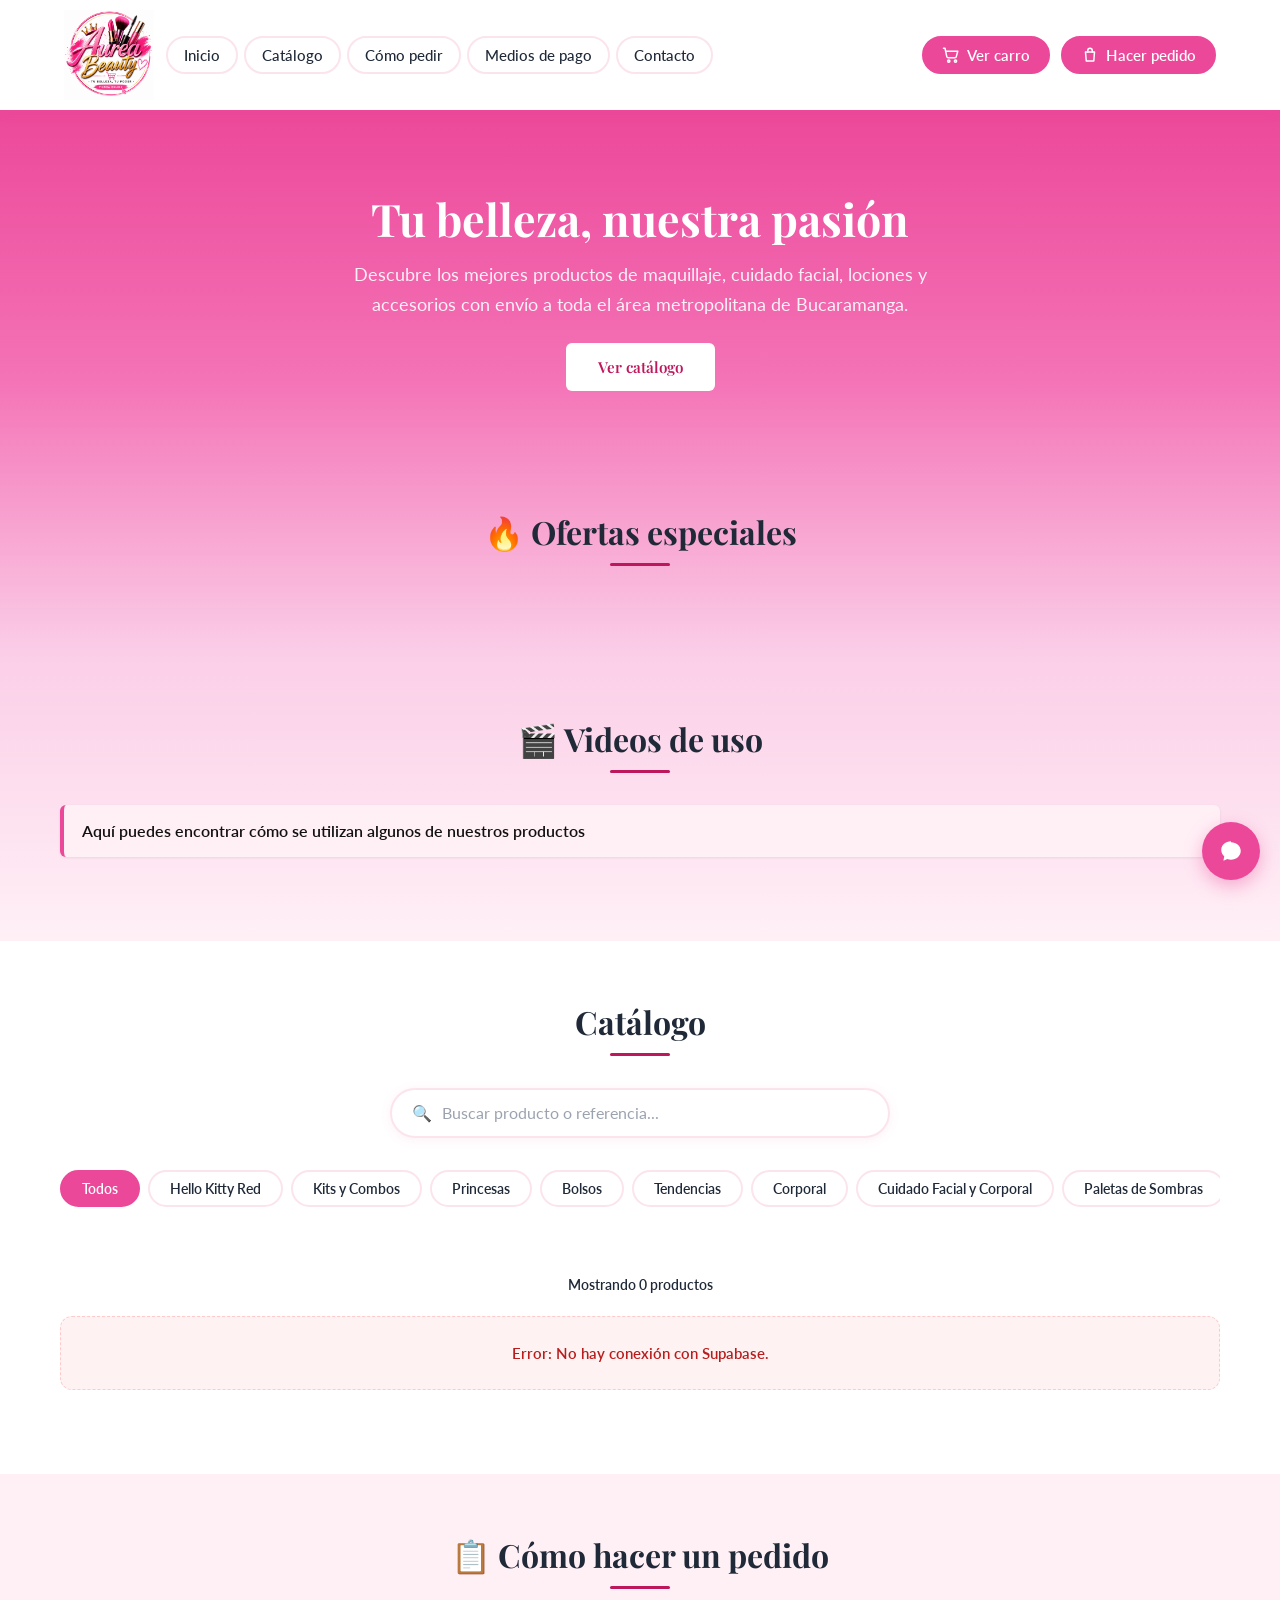
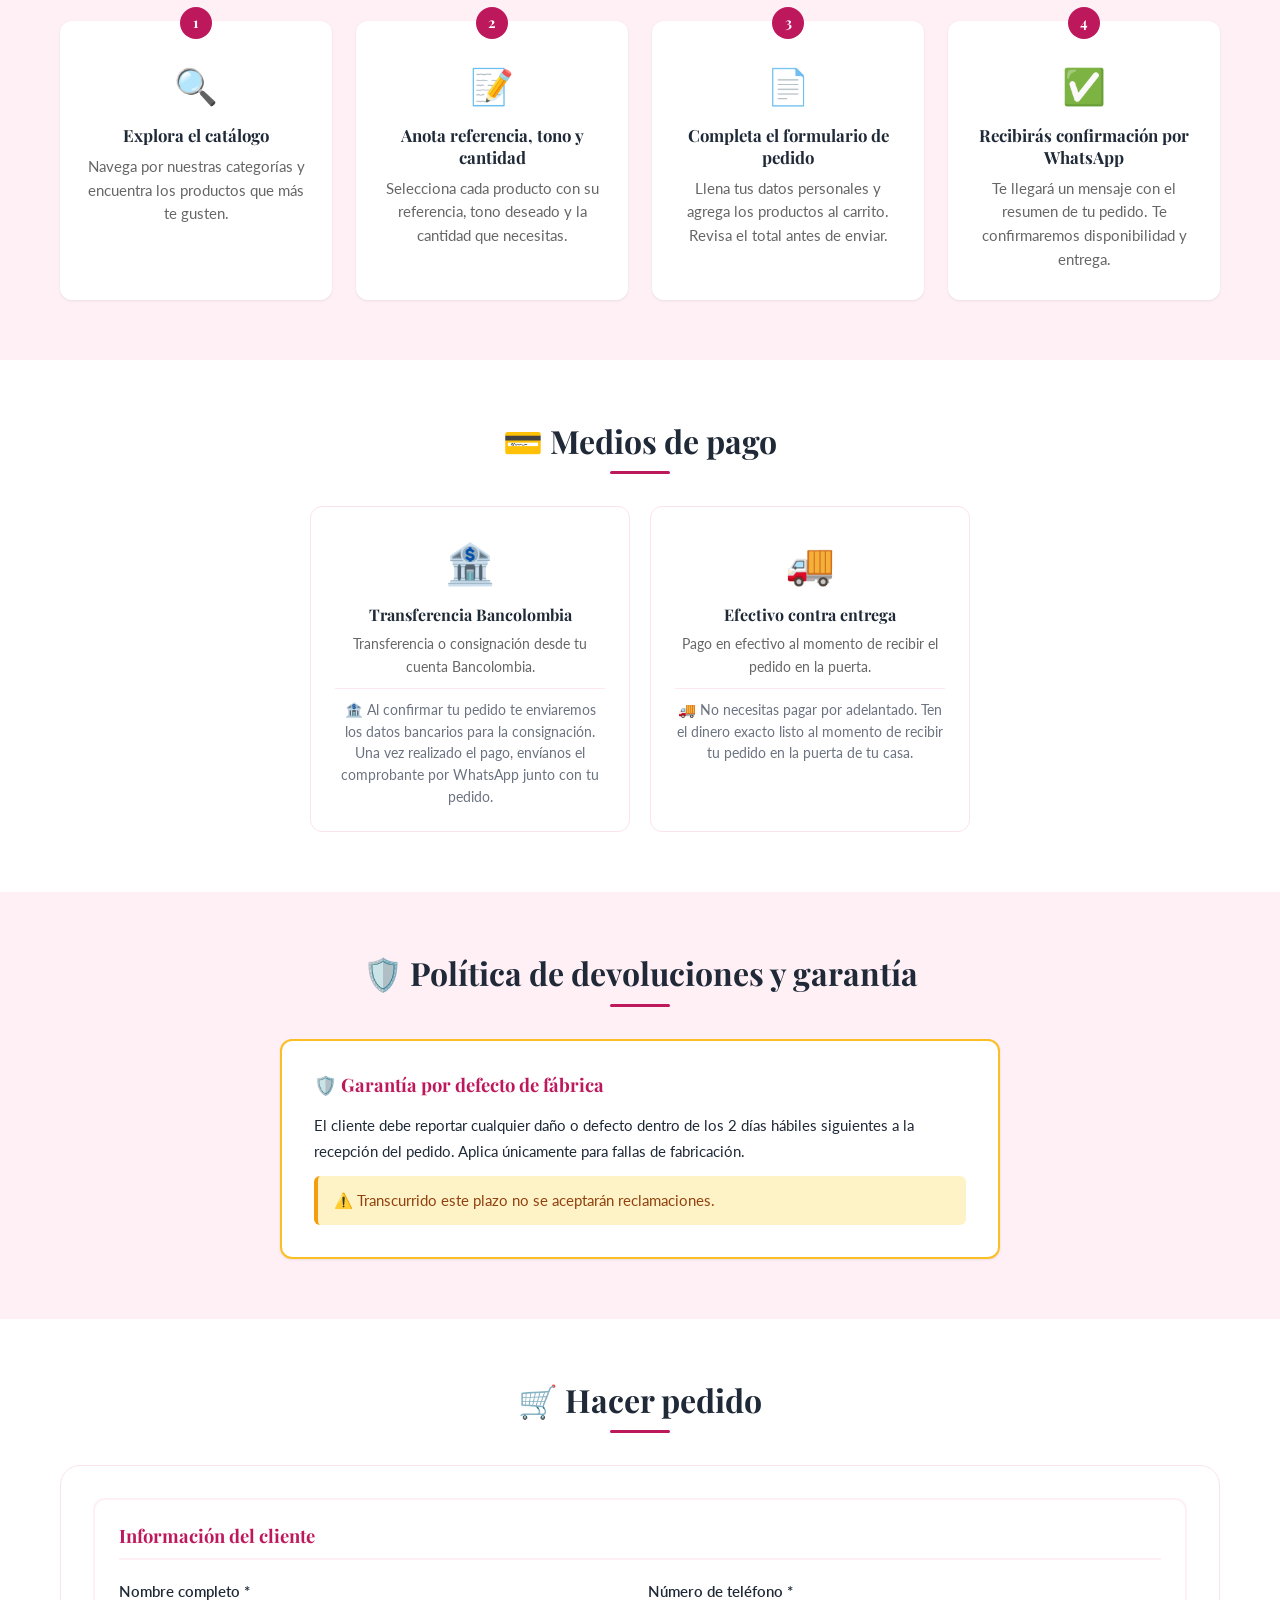
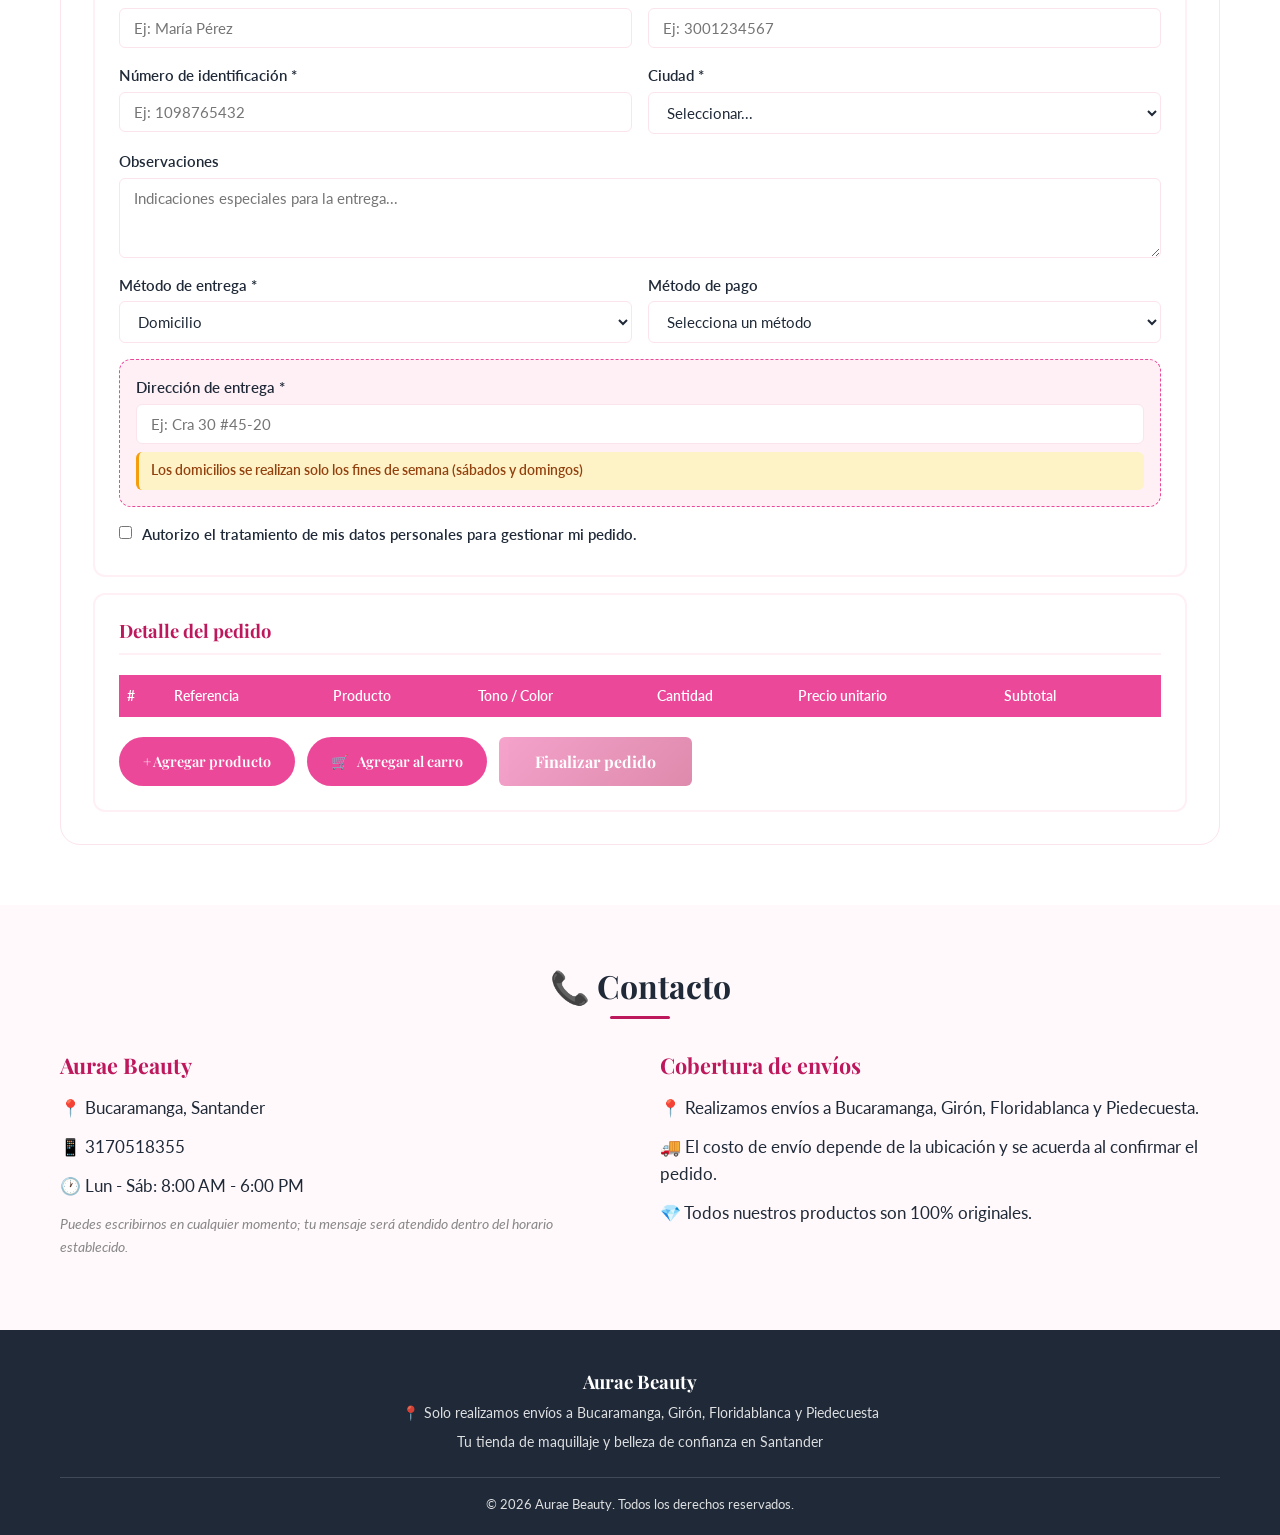
==== commit 8fe7a8e2: "Actualizacion de catalogo" ====
--- a/index.html
+++ b/index.html
@@ -105,7 +105,7 @@
       <div class="category-tabs-wrapper">
         <div class="category-tabs" role="tablist" aria-label="Categorías">
           <button class="category-tab active" data-category="todos" role="tab" aria-selected="true">Todos</button>
-          <button class="category-tab" data-category="maquillaje" role="tab">Maquillaje</button>
+          <button class="category-tab" data-category="Hello Kitty" role="tab">Hello Kitty Red</button>
           <button class="category-tab" data-category="combos" role="tab"> Kits y Combos</button>
           <button class="category-tab" data-category="princesas" role="tab">Princesas</button>
           <button class="category-tab" data-category="bolsos" role="tab">Bolsos</button>
@@ -117,8 +117,8 @@
           <button class="category-tab" data-category="llaveros gloss y combos" role="tab">Llaveros, Gloss y Lips Combos</button>
           <button class="category-tab" data-category="balsamos y brillos labiales" role="tab">Hidratantes, Bálsamos, Brillos Faciales y Labiales</button>
           <button class="category-tab" data-category="fijadores prebase y primers" role="tab">Fijadores, Prebase y Primers</button>
-          <button class="category-tab" data-category="rubores iluminador contorno corrector y polvos" role="tab">Rubores, Iluminador, Contorno, Corrector y Polvos</button>
-          <button class="category-tab" data-category="brochas esponjas y beautyblender" role="tab">Brochas, Pomos y Beautyblender</button>
+          <button class="category-tab" data-category="rubores iluminador contorno" role="tab">Rubores, Iluminador, Contorno, Corrector y Polvos</button>
+          <button class="category-tab" data-category="brochas esponjas" role="tab">Brochas, Pomos y Beautyblender</button>
           <button class="category-tab" data-category="variedades" role="tab">Variedades</button>
           <button class="category-tab" data-category="manos y pies" role="tab">Manos y Pies</button>
           <button class="category-tab" data-category="capilar" role="tab">Capilar</button>
@@ -134,6 +134,12 @@
         </div>
       </div>
       <div class="catalog-grid" id="catalogGrid" role="tabpanel"></div>
+      <div class="catalog-status" id="catalogStatus" role="status" aria-live="polite" hidden></div>
+      <div class="catalog-empty" id="catalogEmpty" role="status" hidden>No hay productos en esta categoría</div>
+      <div class="catalog-error" id="catalogError" role="alert" hidden></div>
+      <div class="catalog-actions">
+        <button class="catalog-load-more" id="catalogLoadMore" type="button" hidden>Ver más</button>
+      </div>
     </div>
   </section>
 
--- a/css/styles.css
+++ b/css/styles.css
@@ -60,6 +60,8 @@
   display: block;
 }
 
+[hidden] { display: none !important; }
+
 ul { list-style: none; }
 
 .container {
@@ -705,6 +707,65 @@
   display: grid;
   grid-template-columns: repeat(auto-fill, minmax(260px, 1fr));
   gap: 20px;
+}
+
+.catalog-status {
+  margin-top: 24px;
+  text-align: center;
+  font-size: 0.9rem;
+  font-weight: 600;
+  color: var(--color-text);
+}
+
+.catalog-empty,
+.catalog-error,
+.load-error {
+  margin-top: 20px;
+  padding: 24px 16px;
+  border-radius: var(--radius-md);
+  background: var(--color-secondary);
+  border: 1px dashed var(--color-border);
+  text-align: center;
+  font-size: 0.95rem;
+  font-weight: 600;
+  color: var(--color-accent);
+}
+
+.catalog-error,
+.load-error {
+  background: #FEF2F2;
+  border-color: #FECACA;
+  color: #B91C1C;
+}
+
+.catalog-actions {
+  display: flex;
+  justify-content: center;
+  margin-top: 24px;
+}
+
+.catalog-load-more {
+  min-height: 48px;
+  padding: 10px 32px;
+  border: 2px solid var(--color-primary);
+  border-radius: 999px;
+  background: #ffffff;
+  color: var(--color-accent);
+  font-family: var(--font-body);
+  font-size: 0.95rem;
+  font-weight: 700;
+  cursor: pointer;
+  transition: var(--transition);
+}
+
+.catalog-load-more:hover:not(:disabled) {
+  background: var(--color-primary);
+  color: #ffffff;
+}
+
+.catalog-load-more:disabled {
+  opacity: 0.55;
+  cursor: wait;
 }
 
 .catalog-grid .card {
@@ -3004,3 +3065,30 @@
     display: flex;
   }
 }
+
+.descripcion,
+.producto-descripcion,
+.card-desc,
+.product-description,
+.video-card-desc,
+.video-card-body p {
+  white-space: pre-line;
+  text-align: left;
+  line-height: 1.55;
+}
+
+.descripcion strong,
+.producto-descripcion strong,
+.card-desc strong,
+.product-description strong,
+.video-card-desc strong,
+.video-card-body p strong {
+  font-weight: 700;
+  color: var(--rosa-oscuro, #9d174d);
+}
+
+.d-linea { text-align: left; line-height: 1.55; white-space: pre-wrap; }
+.d-espacio { height: .6em; }
+.d-centro { text-align: center; }
+.d-titulo { margin-top: .4em; }
+.d-linea strong { font-weight: 700; }
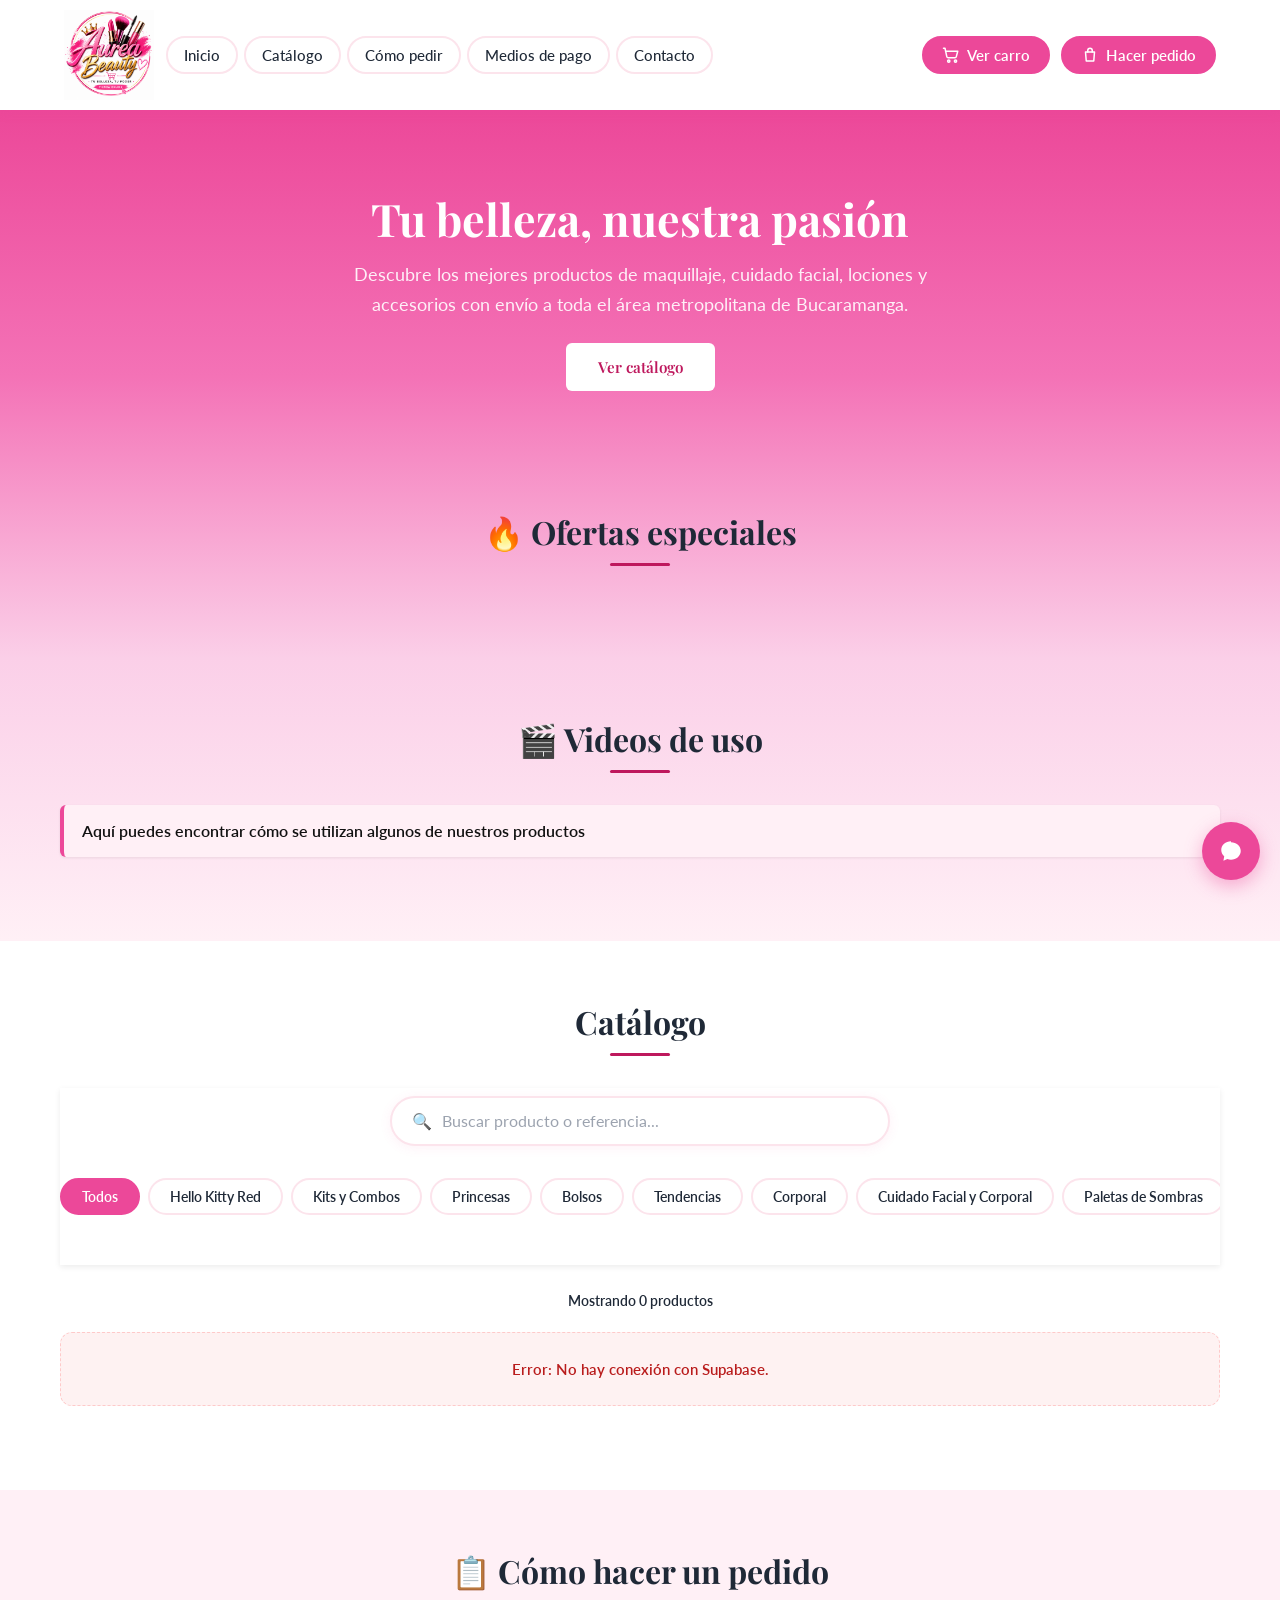
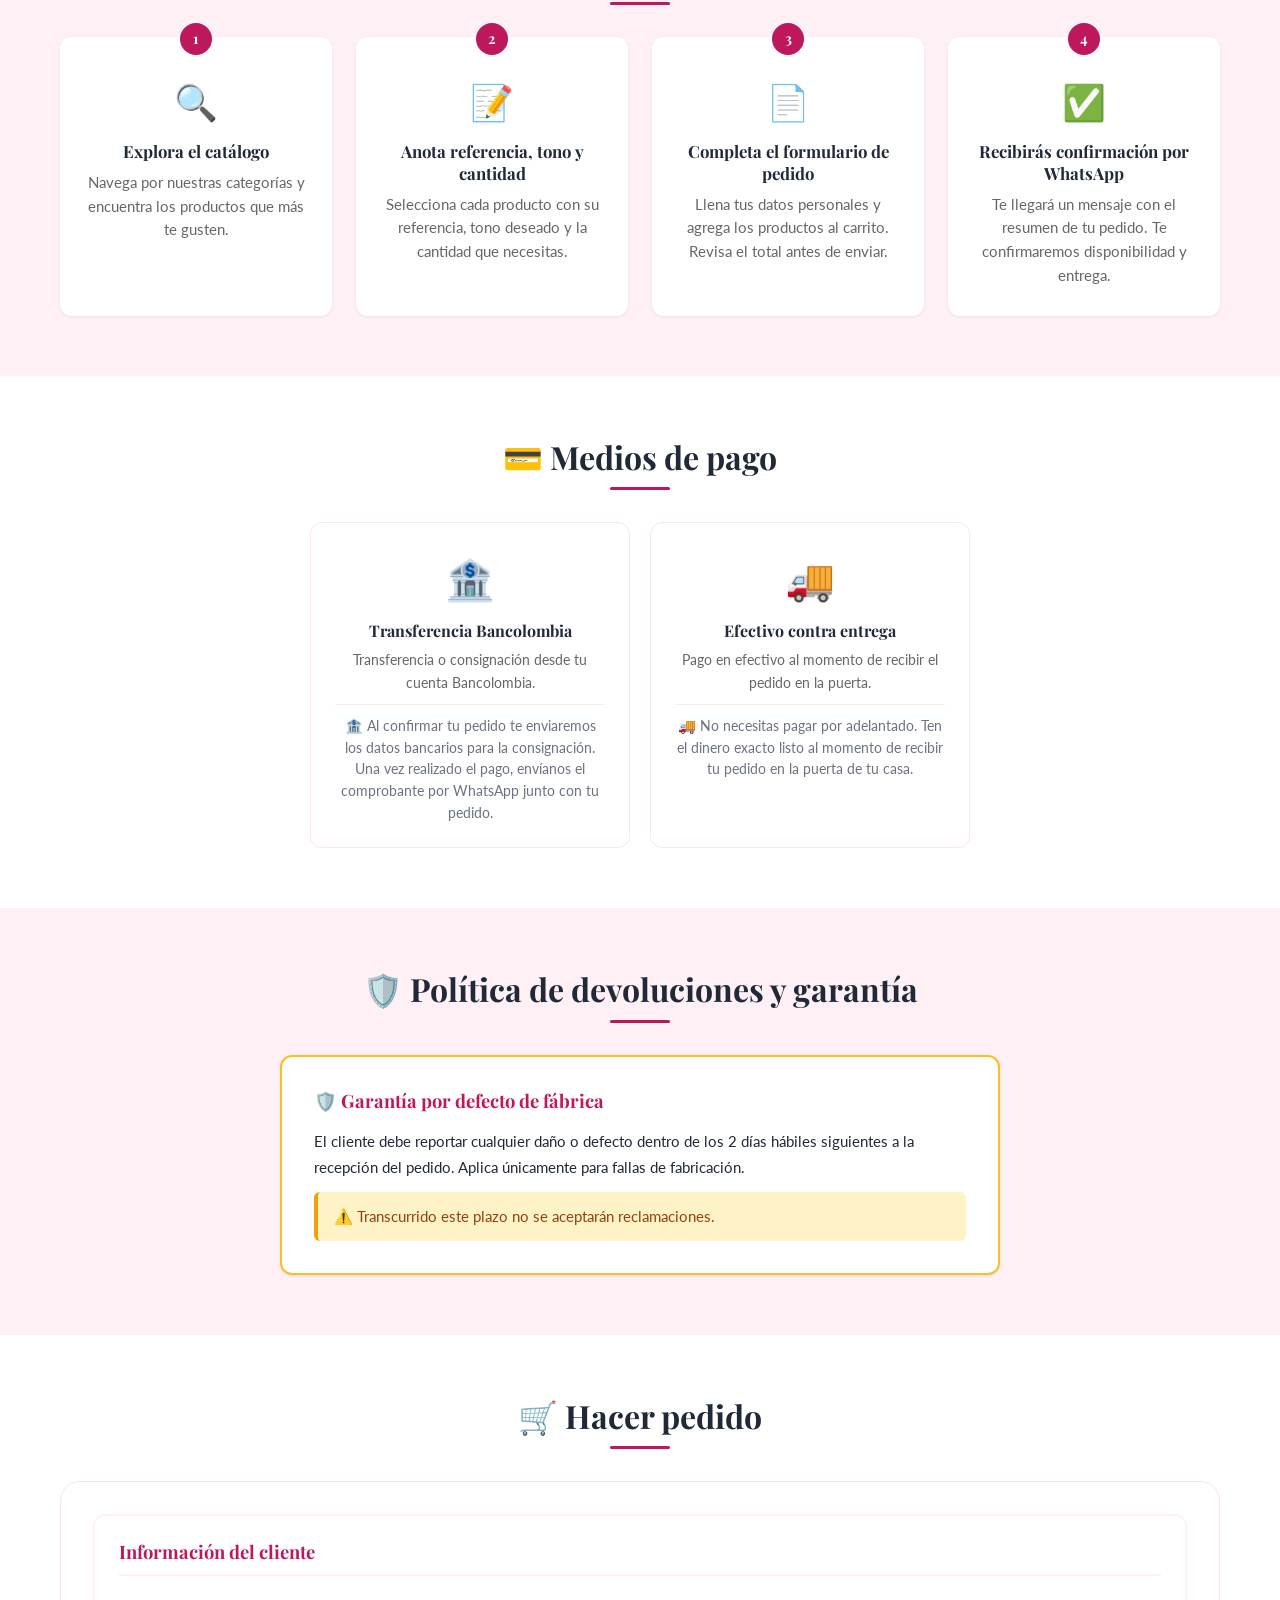
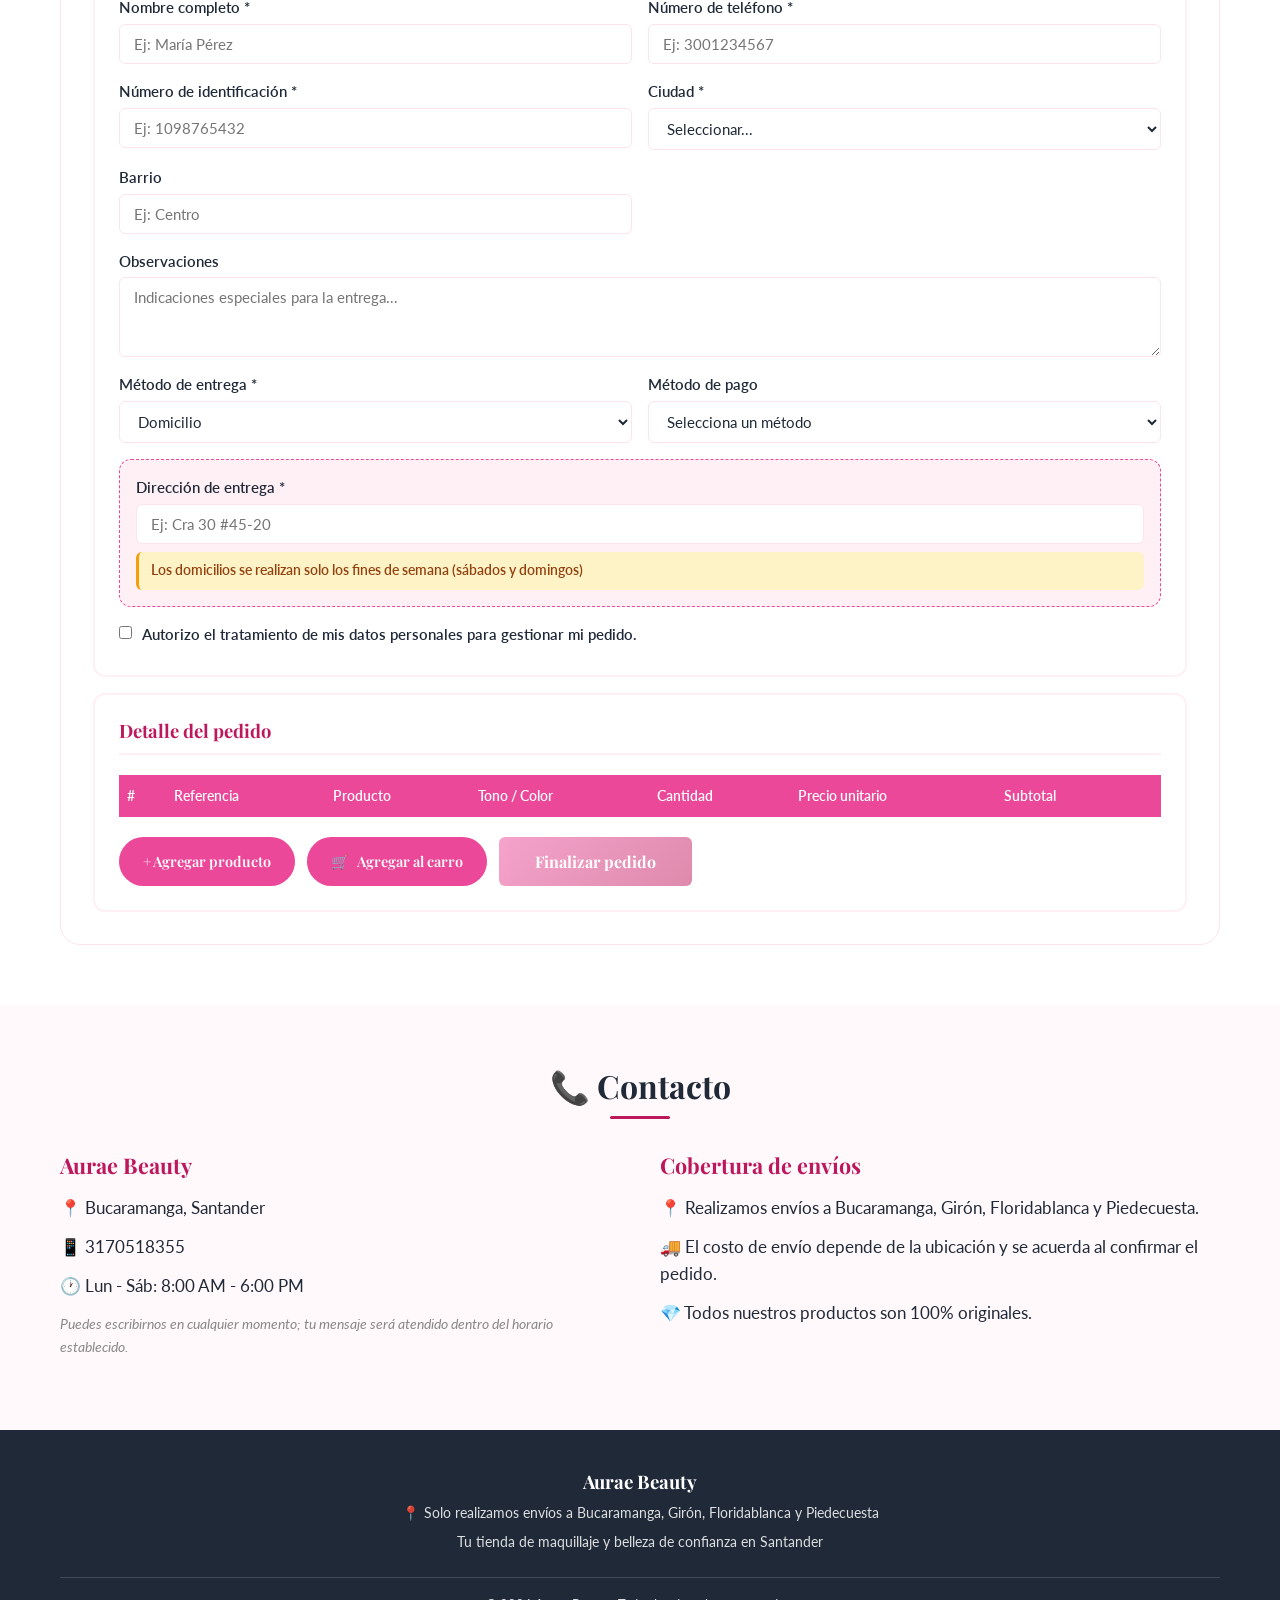
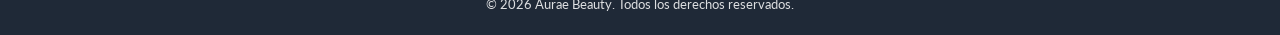
==== commit 271995c0: "Actualizacion" ====
--- a/index.html
+++ b/index.html
@@ -95,42 +95,44 @@
   <section id="catalogo" aria-labelledby="catalogo-title">
     <div class="container">
       <h2 id="catalogo-title" class="section-title">Catálogo</h2>
-      <div class="search-bar-wrapper">
-        <div class="search-bar">
-          <span class="search-icon">🔍</span>
-          <input type="text" id="searchInput" placeholder="Buscar producto o referencia...">
-          <button class="search-clear" id="searchClear" onclick="clearSearch()">✕</button>
-        </div>
-      </div>
-      <div class="category-tabs-wrapper">
-        <div class="category-tabs" role="tablist" aria-label="Categorías">
-          <button class="category-tab active" data-category="todos" role="tab" aria-selected="true">Todos</button>
-          <button class="category-tab" data-category="Hello Kitty" role="tab">Hello Kitty Red</button>
-          <button class="category-tab" data-category="combos" role="tab"> Kits y Combos</button>
-          <button class="category-tab" data-category="princesas" role="tab">Princesas</button>
-          <button class="category-tab" data-category="bolsos" role="tab">Bolsos</button>
-          <button class="category-tab" data-category="tendencias" role="tab">Tendencias</button>
-          <button class="category-tab" data-category="corporal" role="tab">Corporal</button>
-          <button class="category-tab" data-category="cuidado facial" role="tab">Cuidado Facial y Corporal</button>
-          <button class="category-tab" data-category="paletas de sombras" role="tab">Paletas de Sombras</button>
-          <button class="category-tab" data-category="delineadores lapices y pestanina" role="tab">Delineadores, Lápices, Pestañina, Cejas y Tratamientos</button>
-          <button class="category-tab" data-category="llaveros gloss y combos" role="tab">Llaveros, Gloss y Lips Combos</button>
-          <button class="category-tab" data-category="balsamos y brillos labiales" role="tab">Hidratantes, Bálsamos, Brillos Faciales y Labiales</button>
-          <button class="category-tab" data-category="fijadores prebase y primers" role="tab">Fijadores, Prebase y Primers</button>
-          <button class="category-tab" data-category="rubores iluminador contorno" role="tab">Rubores, Iluminador, Contorno, Corrector y Polvos</button>
-          <button class="category-tab" data-category="brochas esponjas" role="tab">Brochas, Pomos y Beautyblender</button>
-          <button class="category-tab" data-category="variedades" role="tab">Variedades</button>
-          <button class="category-tab" data-category="manos y pies" role="tab">Manos y Pies</button>
-          <button class="category-tab" data-category="capilar" role="tab">Capilar</button>
-          <button class="category-tab" data-category="fragancias" role="tab">Fragancias</button>
-          <button class="category-tab" data-category="empaques" role="tab">Empaques</button>
-          <button class="category-tab" data-category="kawaii" role="tab">Kawaii</button>
-          <button class="category-tab" data-category="coquette" role="tab">Coquette</button>
-          <button class="category-tab" data-category="llaveros" role="tab">Llaveros</button>
-          <button class="category-tab" data-category="termos y ventiladores" role="tab">Termos y Ventiladores</button>
-          <button class="category-tab" data-category="gemas y piedras" role="tab">Gemas y Piedras</button>
-          <button class="category-tab" data-category="maquillaje artistico" role="tab">Maquillaje Artístico</button>
-           <button class="category-tab" data-category="trendy" role="tab">Trendy</button>
+      <div class="categorias-fija">
+        <div class="search-bar-wrapper">
+          <div class="search-bar">
+            <span class="search-icon">🔍</span>
+            <input type="text" id="searchInput" placeholder="Buscar producto o referencia...">
+            <button class="search-clear" id="searchClear" onclick="clearSearch()">✕</button>
+          </div>
+        </div>
+        <div class="category-tabs-wrapper">
+          <div class="category-tabs" role="tablist" aria-label="Categorías">
+            <button class="category-tab active" data-category="todos" role="tab" aria-selected="true">Todos</button>
+            <button class="category-tab" data-category="Hello Kitty" role="tab">Hello Kitty Red</button>
+            <button class="category-tab" data-category="combos" role="tab"> Kits y Combos</button>
+            <button class="category-tab" data-category="princesas" role="tab">Princesas</button>
+            <button class="category-tab" data-category="bolsos" role="tab">Bolsos</button>
+            <button class="category-tab" data-category="tendencias" role="tab">Tendencias</button>
+            <button class="category-tab" data-category="corporal" role="tab">Corporal</button>
+            <button class="category-tab" data-category="cuidado facial" role="tab">Cuidado Facial y Corporal</button>
+            <button class="category-tab" data-category="paletas de sombras" role="tab">Paletas de Sombras</button>
+            <button class="category-tab" data-category="delineadores lapices y pestanina" role="tab">Delineadores, Lápices, Pestañina, Cejas y Tratamientos</button>
+            <button class="category-tab" data-category="llaveros gloss y combos" role="tab">Llaveros, Gloss y Lips Combos</button>
+            <button class="category-tab" data-category="balsamos y brillos labiales" role="tab">Hidratantes, Bálsamos, Brillos Faciales y Labiales</button>
+            <button class="category-tab" data-category="fijadores prebase y primers" role="tab">Fijadores, Prebase y Primers</button>
+            <button class="category-tab" data-category="rubores iluminador contorno" role="tab">Rubores, Iluminador, Contorno, Corrector y Polvos</button>
+            <button class="category-tab" data-category="brochas esponjas" role="tab">Brochas, Pomos y Beautyblender</button>
+            <button class="category-tab" data-category="variedades" role="tab">Variedades</button>
+            <button class="category-tab" data-category="manos y pies" role="tab">Manos y Pies</button>
+            <button class="category-tab" data-category="capilar" role="tab">Capilar</button>
+            <button class="category-tab" data-category="fragancias" role="tab">Fragancias</button>
+            <button class="category-tab" data-category="empaques" role="tab">Empaques</button>
+            <button class="category-tab" data-category="kawaii" role="tab">Kawaii</button>
+            <button class="category-tab" data-category="coquette" role="tab">Coquette</button>
+            <button class="category-tab" data-category="llaveros" role="tab">Llaveros</button>
+            <button class="category-tab" data-category="termos y ventiladores" role="tab">Termos y Ventiladores</button>
+            <button class="category-tab" data-category="gemas y piedras" role="tab">Gemas y Piedras</button>
+            <button class="category-tab" data-category="maquillaje artistico" role="tab">Maquillaje Artístico</button>
+            <button class="category-tab" data-category="trendy" role="tab">Trendy</button>
+          </div>
         </div>
       </div>
       <div class="catalog-grid" id="catalogGrid" role="tabpanel"></div>
@@ -257,6 +259,10 @@
                 <option value="Piedecuesta">Piedecuesta</option>
               </select>
               <span class="error-msg">Selecciona una ciudad</span>
+            </div>
+            <div class="form-group">
+              <label for="clientBarrio">Barrio</label>
+              <input type="text" id="clientBarrio" placeholder="Ej: Centro">
             </div>
             <div class="form-group full-width">
               <label for="clientNotes">Observaciones</label>
--- a/css/styles.css
+++ b/css/styles.css
@@ -19,6 +19,8 @@
   --radius-lg: 20px;
   --max-width: 1200px;
   --transition: 0.3s ease;
+  --alto-header: 70px;
+  --alto-categorias: 0px;
 }
 
 *, *::before, *::after {
@@ -383,6 +385,16 @@
 
 /* ========== SEARCH ========== */
 /* ========== SEARCH BAR ========== */
+.categorias-fija {
+  position: sticky;
+  top: var(--alto-header, 70px);
+  z-index: 40;
+  background: #fff;   /* mismo fondo de la sección, nunca transparente */
+  box-shadow: 0 2px 6px rgba(0,0,0,.08);
+  padding: 8px 0;
+  min-width: 0;
+}
+
 .search-bar-wrapper {
   display: flex;
   justify-content: center;
@@ -707,6 +719,10 @@
   display: grid;
   grid-template-columns: repeat(auto-fill, minmax(260px, 1fr));
   gap: 20px;
+}
+
+#catalogGrid {
+  scroll-margin-top: calc(var(--alto-header, 70px) + var(--alto-categorias, 0px) + 12px);
 }
 
 .catalog-status {
@@ -2007,6 +2023,11 @@
   opacity: 1;
   visibility: visible;
   transform: translate(-50%, 0);
+}
+
+.app-toast.cart-toast {
+  bottom: 96px;
+  pointer-events: none;
 }
 
 @media (max-width: 599px) {
